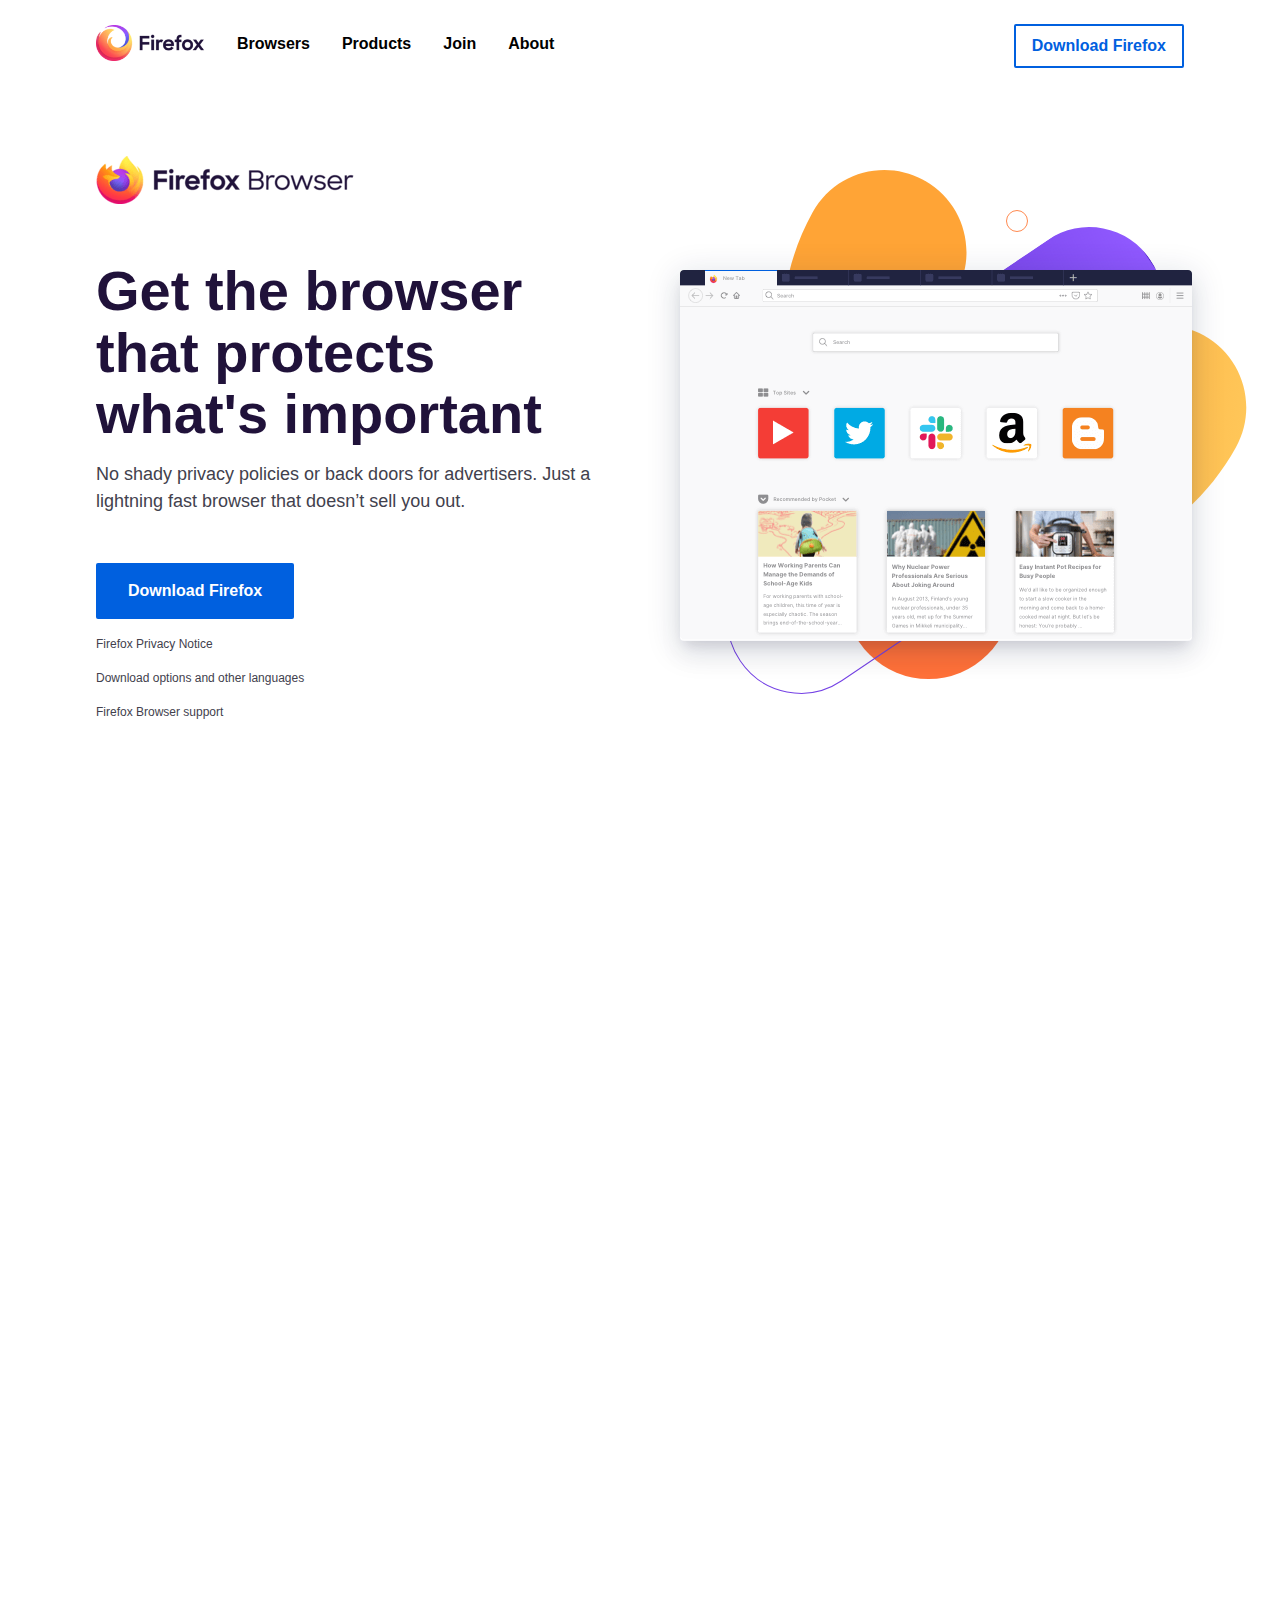
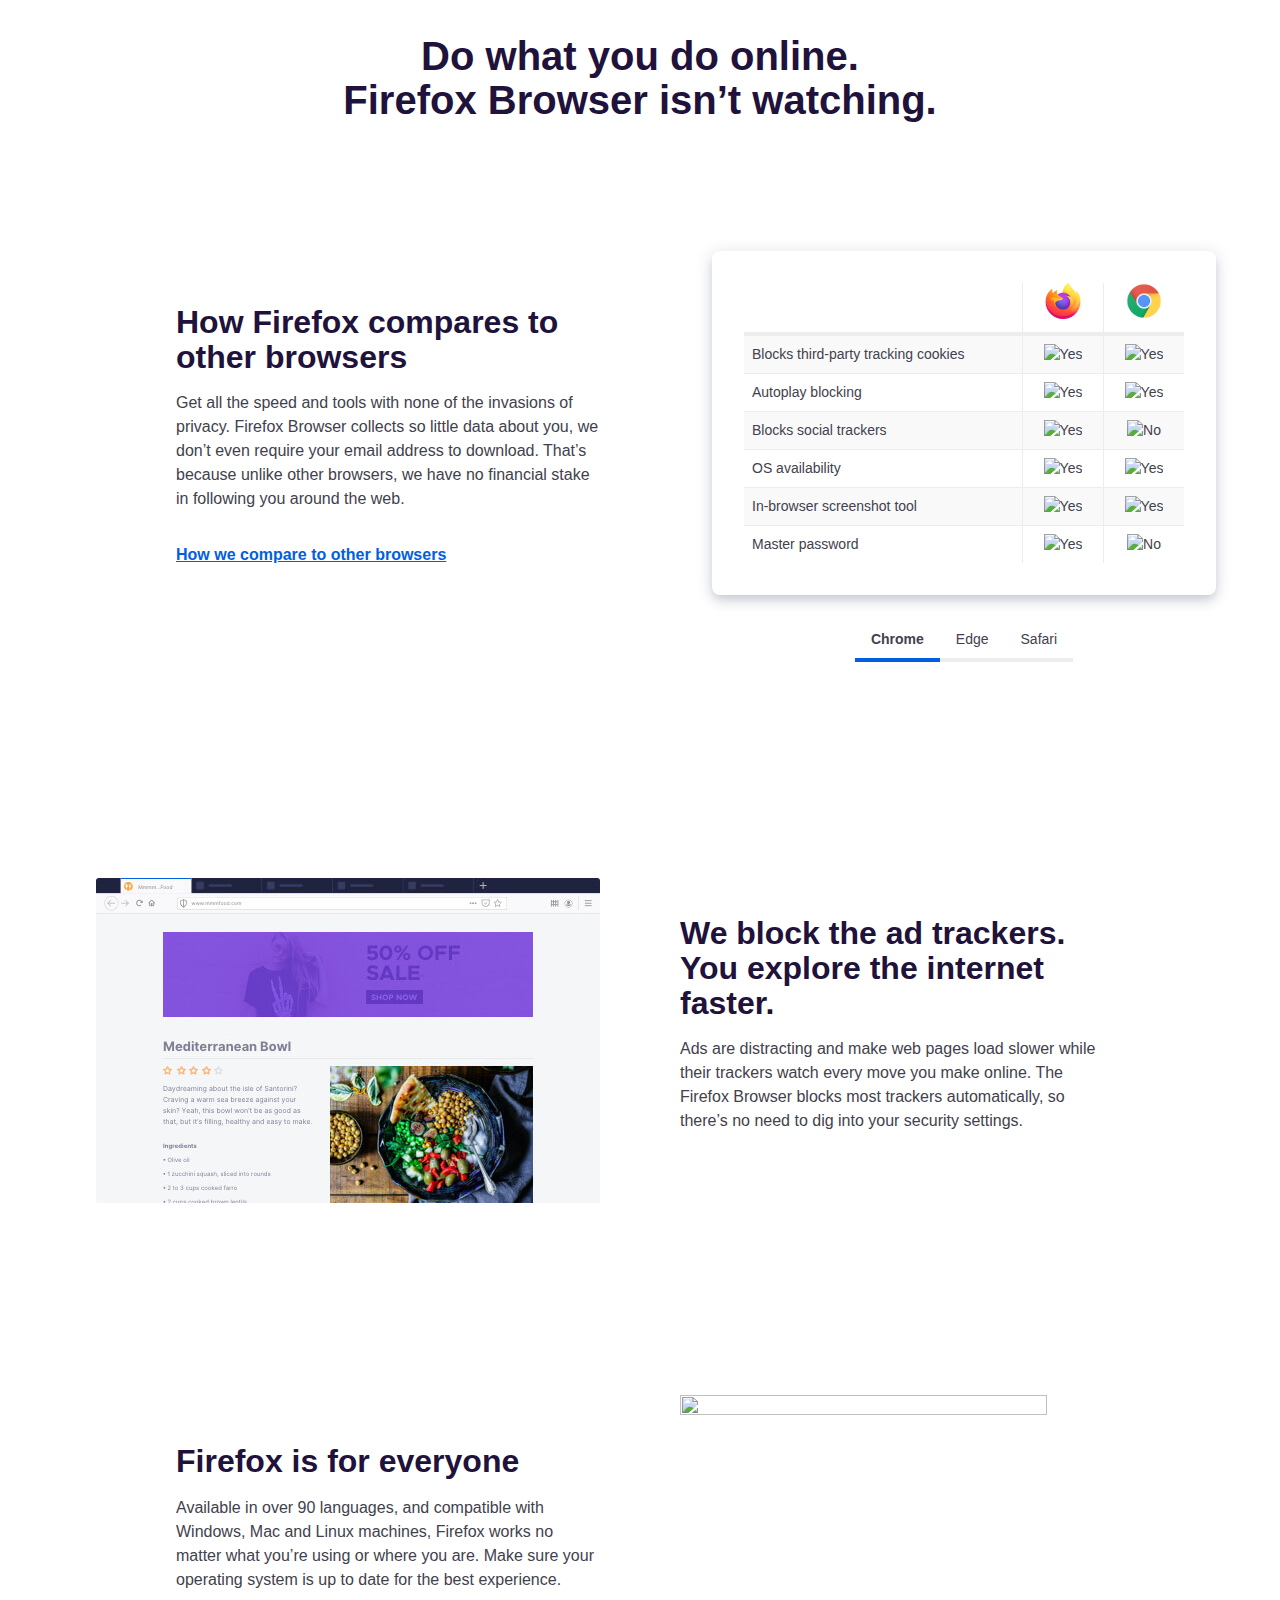
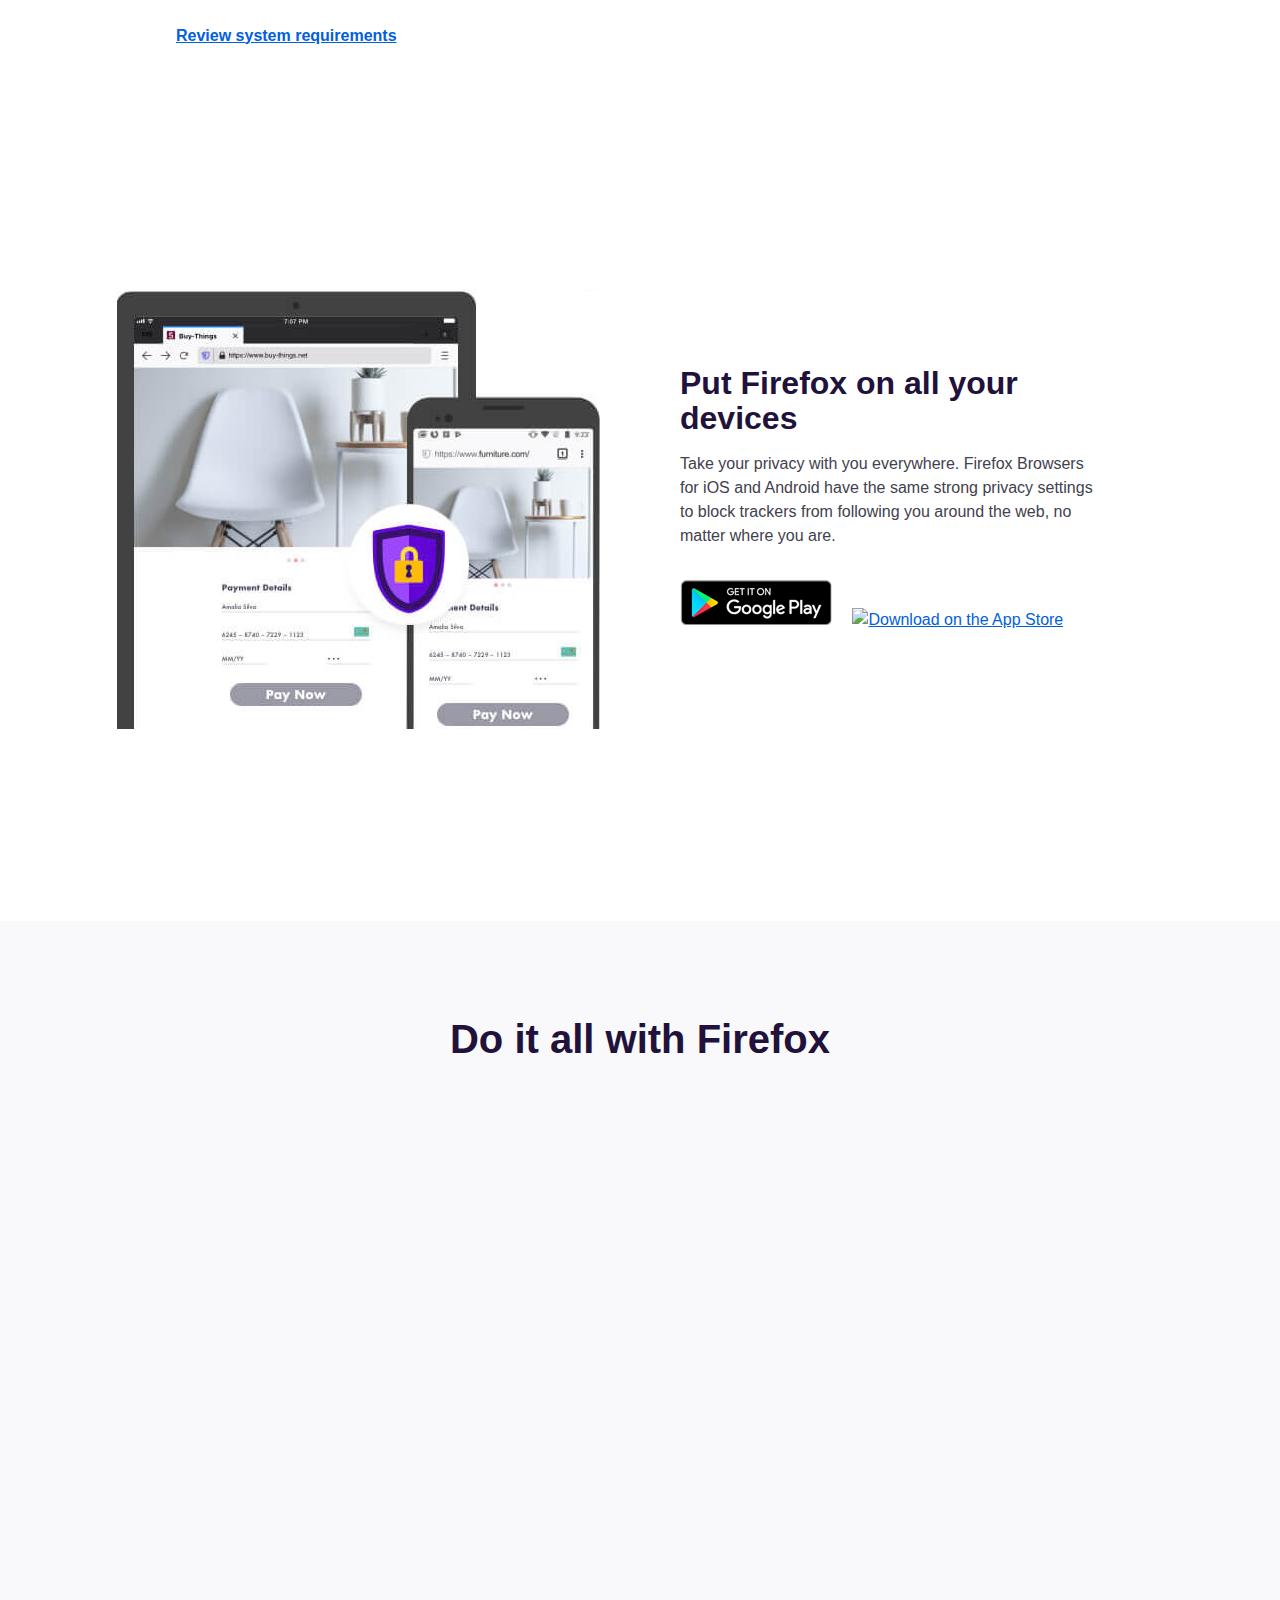
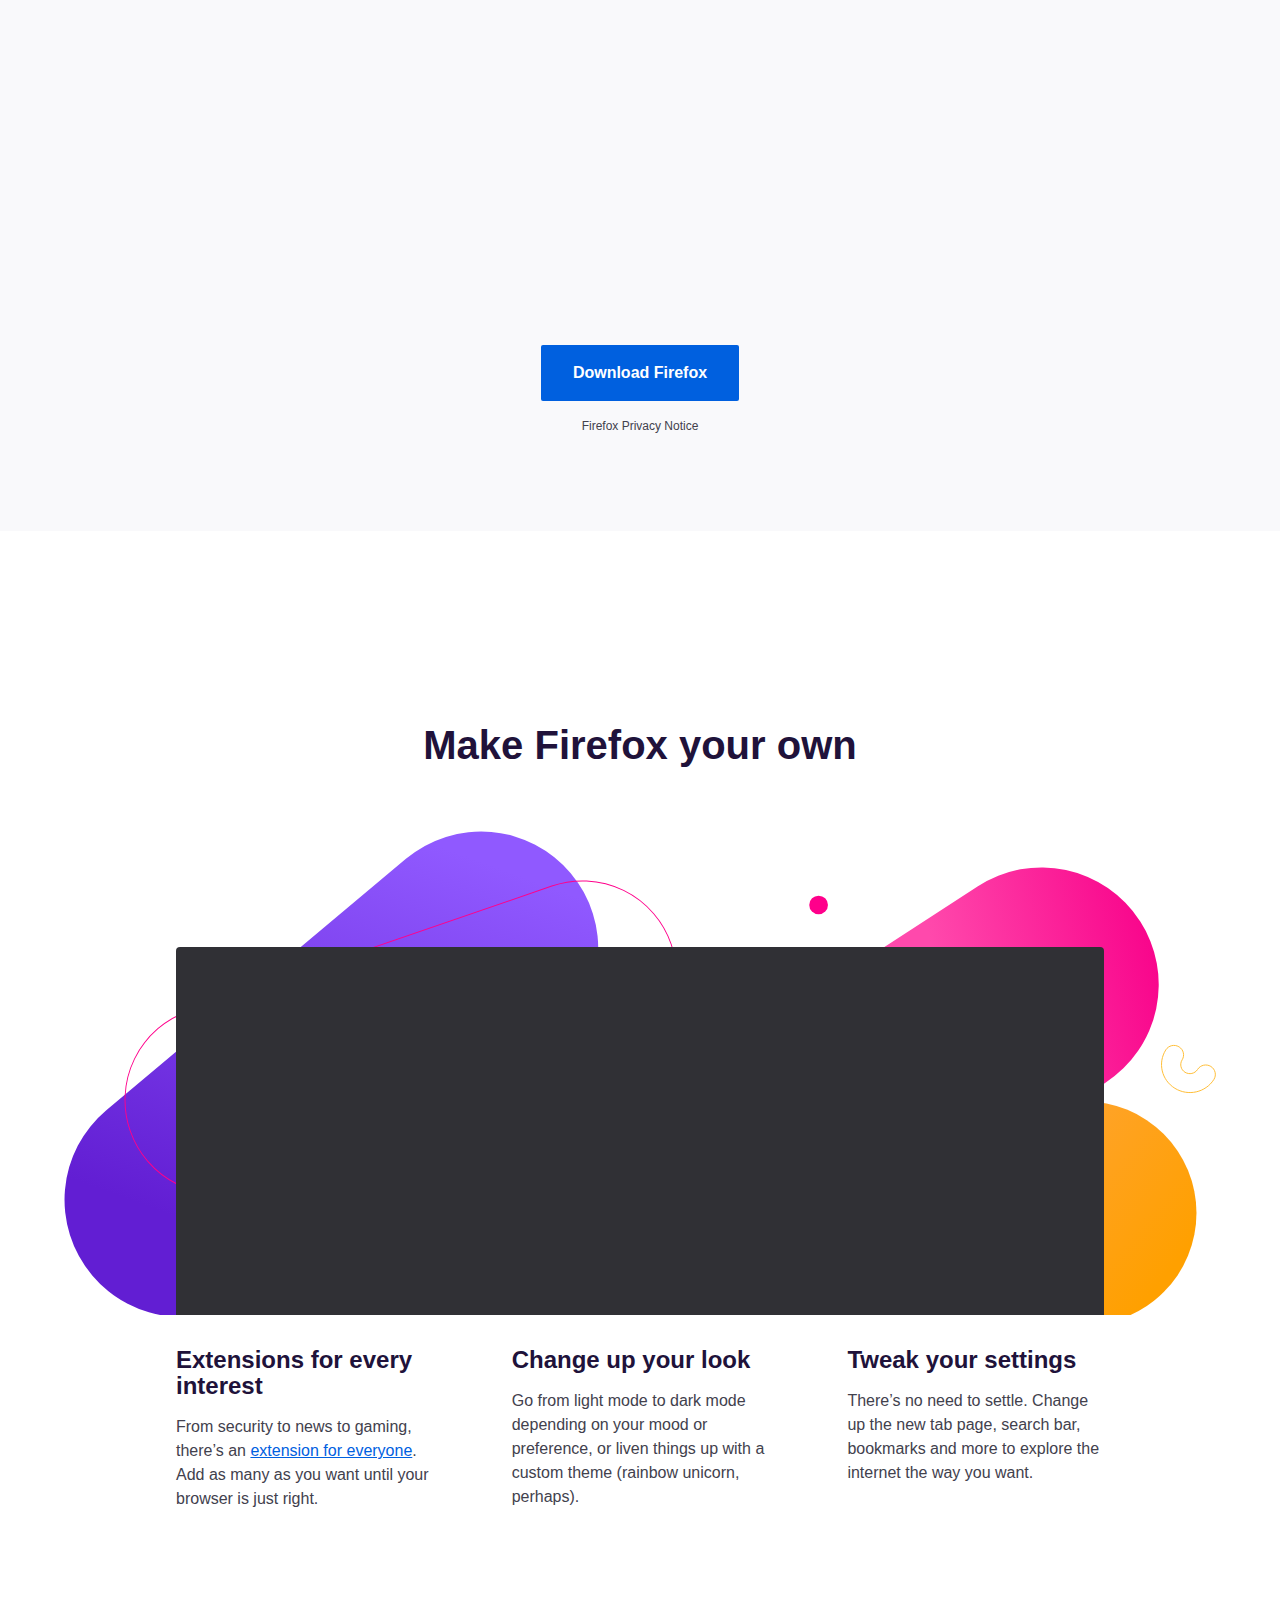
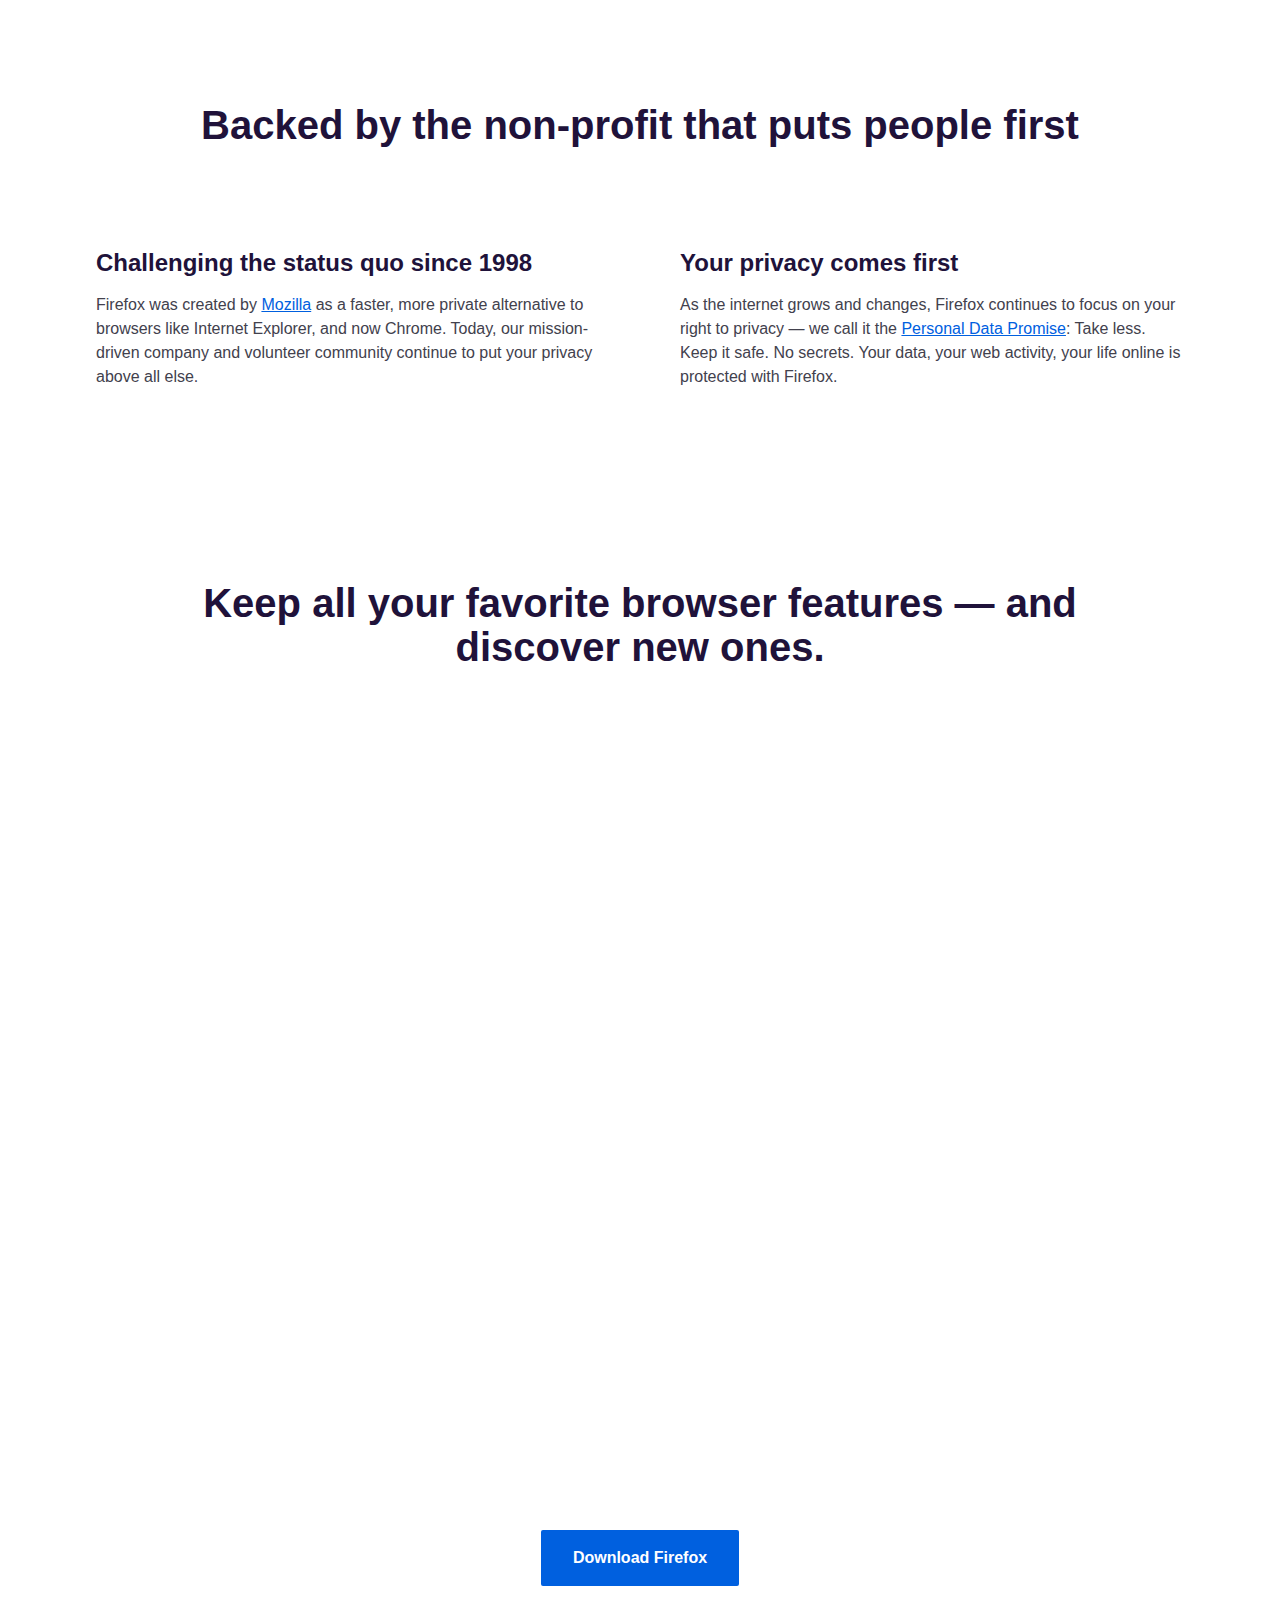
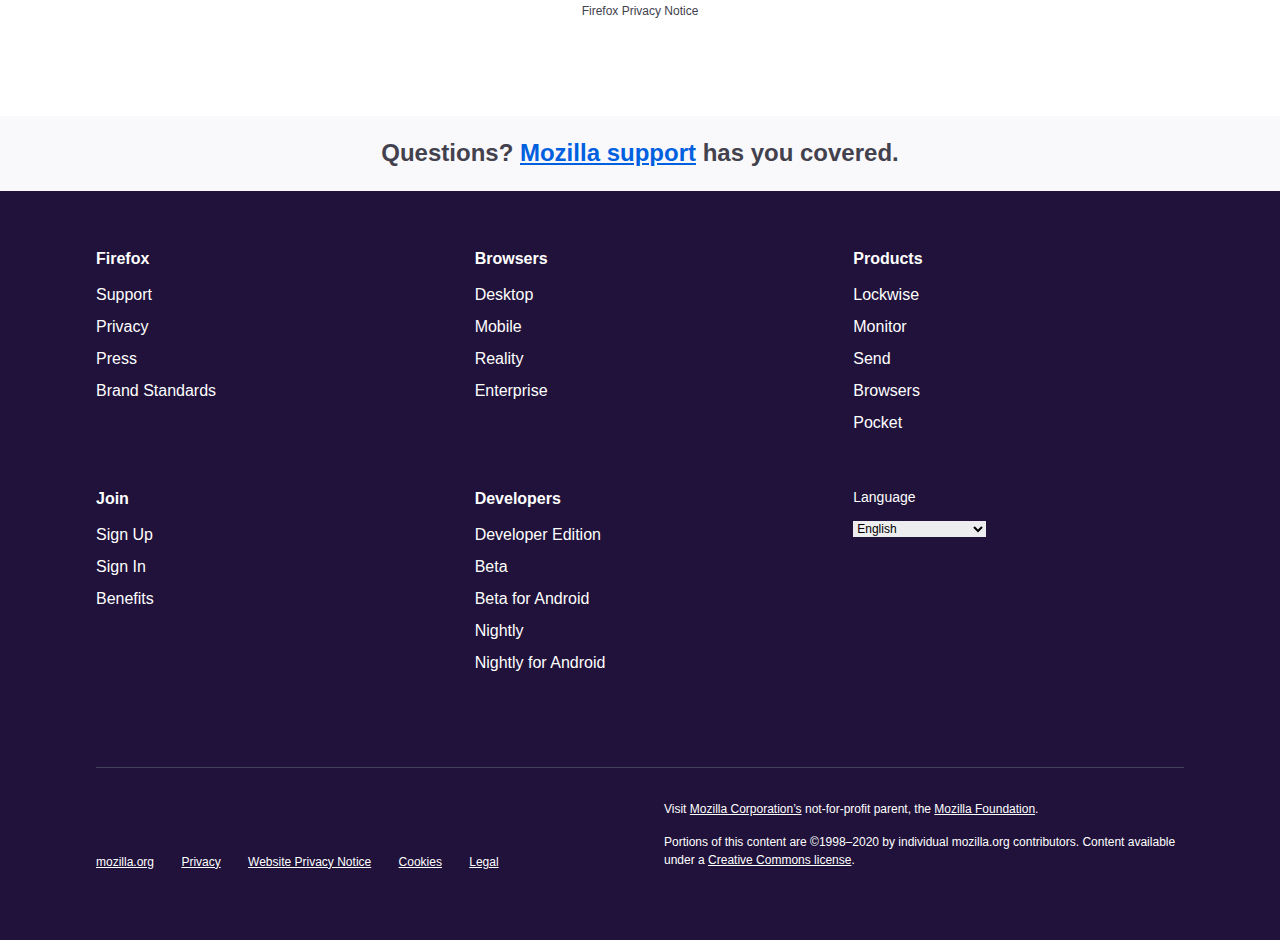
==== www.mozilla.org/en-US/exp/firefox/new/index.html @ 0c3190ac "s" ====
<!doctype html>

<html class="windows x86 no-js" lang="en" dir="ltr" data-latest-firefox="79.0" data-esr-versions="68.11.0 78.1.0" data-gtm-container-id="GTM-MW3R8V"  data-stub-attribution-rate="1.0" data-convert-project-id="10039-1003343">
  
<!-- Mirrored from www.mozilla.org/en-US/exp/firefox/new/ by HTTrack Website Copier/3.x [XR&CO'2014], Fri, 07 Aug 2020 18:25:16 GMT -->
<!-- Added by HTTrack --><meta http-equiv="content-type" content="text/html;charset=utf-8" /><!-- /Added by HTTrack -->
<head>
    <meta charset="utf-8">

    <script type="text/javascript" src="../../../../media/js/BUNDLES/site.133e404d326d.js" charset="utf-8"></script>

    <!--[if !IE]><!-->
    
  
    
    <link rel="dns-prefetch" href="https://cdn-3.convertexperiments.com/">
    <script type="text/javascript" src="../../../../media/js/BUNDLES/convert.eb14ea70d301.js" charset="utf-8"></script>
  

    <!--<![endif]-->

<!--
             _.-~-.
           7''  Q..\
        _7         (_
      _7  _/    _q.  /
    _7 . ___  /VVvv-'_                                            .
   7/ / /~- \_\\      '-._     .-'                      /       //
  ./ ( /-~-/||'=.__  '::. '-~'' {             ___   /  //     ./{
 V   V-~-~| ||   __''_   ':::.   ''~-~.___.-'' _/  // / {_   /  {  /
  VV/-~-~-|/ \ .'__'. '.    '::                     _ _ _        ''.
  / /~~~~||VVV/ /  \ )  \        _ __ ___   ___ ___(_) | | __ _   .::'
 / (~-~-~\\.-' /    \'   \::::. | '_ ` _ \ / _ \_  / | | |/ _` | :::'
/..\    /..\__/      '     '::: | | | | | | (_) / /| | | | (_| | ::'
vVVv    vVVv                 ': |_| |_| |_|\___/___|_|_|_|\__,_| ''

Hi there, nice to meet you!

Interested in having a direct impact on hundreds of millions of users? Join
Mozilla, and become part of a global community that’s helping to build a
brighter future for the Web.

Visit https://careers.mozilla.org to learn about our current job openings.
Visit https://www.mozilla.org/contribute for more ways to get involved and
help support Mozilla.
-->

    <meta name="viewport" content="width=device-width, initial-scale=1">
    

    
    <title>
    Download Firefox Browser — Fast, Private &amp; Free — from Mozilla
  </title>
    <meta name="description" content="">
    <meta property="og:type" content="website">
    <meta property="og:site_name" content="Mozilla">
    <meta property="og:locale" content="en_US">
    <meta property="og:url" content="https://www.mozilla.org/en-US/firefox/new/">
    <meta property="og:image" content="https://www.mozilla.org/media/protocol/img/logos/firefox/browser/og.4ad05d4125a5.png">
    <meta property="og:title" content="
    Download Firefox Browser — Fast, Private &amp; Free — from Mozilla
  ">
    <meta property="og:description" content="">
    <meta property="fb:page_id" content="14696440021">
    <meta name="twitter:card" content="summary">
    <meta name="twitter:site" content="@firefox">
    <meta name="twitter:domain" content="mozilla.org">
    <meta name="twitter:app:name:googleplay" content="Firefox">
    <meta name="twitter:app:id:googleplay" content="org.mozilla.firefox">
    <meta name="twitter:app:name:iphone" content="Firefox">
    <meta name="twitter:app:id:iphone" content="989804926">
    <meta name="twitter:app:name:ipad" content="Firefox">
    <meta name="twitter:app:id:ipad" content="989804926">
    <link rel="apple-touch-icon" type="image/png" sizes="180x180" href="../../../../media/img/favicons/firefox/browser/apple-touch-icon.79c2abeb4e35.png">
    <link rel="icon" type="image/png" sizes="196x196" href="../../../../media/img/favicons/firefox/browser/favicon-196x196.59e3822720be.png">
    <link rel="shortcut icon" href="https://www.mozilla.org/media/img/favicons/firefox/browser/favicon.f093404c0135.ico">
    
  
  <link rel="canonical" href="https://www.mozilla.org/en-US/firefox/new/">

    

    

    <!--[if lt IE 9]>
      
      <script src="https://www.mozilla.org/media/js/libs/html5shiv.98460818858d.js"></script>
    <![endif]-->

    <!--[if IE]>
      
      
    <![endif]-->

    <!--[if !IE]><!-->
    
    

    
    
    <!--<![endif]-->

    
  
  <link href="../../../../media/css/BUNDLES/common.9e8fa6cef6bb.css" rel="stylesheet" type="text/css" />
  <link href="../../../../media/css/BUNDLES/exp-firefox-new.8dfc2cfd279a.css" rel="stylesheet" type="text/css" />


  <!--[if IE 9]>
    <link href="https://www.mozilla.org/media/css/BUNDLES/firefox_desktop_download_ie9.54fc62624c36.css" rel="stylesheet" type="text/css" />
  <![endif]-->

  <!--[if lt IE 9]>
    <link href="https://www.mozilla.org/media/css/BUNDLES/firefox_desktop_download_ie8.e7b87be697e3.css" rel="stylesheet" type="text/css" />
  <![endif]-->



    
    
      <!--
Read more about our custom configuration and use of Google Analytics here:
https://bugzilla.mozilla.org/show_bug.cgi?id=1122305#c8
-->

<!-- Google Tag Manager -->
<!-- Customized for Mozilla.org-->
<!-- Region Container: NONE -->
<!-- Rollup Container: System Filtered -->
<!-- Site Container: NONE -->


  <script type="text/javascript" src="../../../../media/js/BUNDLES/gtm-snippet.9f9cf2026c5f.js" charset="utf-8"></script>

<!-- End Google Tag Manager -->
    
  </head>

  <body class="html-ltr mzp-t-firefox" >
    <div id="strings"
      data-global-close="Close"
      data-global-next="Next"
      data-global-previous="Previous"
      ></div>

    
  <div class="mzp-c-navigation top-header-navigation mzp-t-firefox mzp-is-sticky">
  <div class="mzp-c-navigation-l-content">
    <div class="mzp-c-navigation-container">
      <button class="mzp-c-navigation-menu-button" type="button" aria-controls="mzp-c-navigation-items">Menu</button>
      <div class="mzp-c-navigation-logo">
        <a href="https://www.mozilla.org/en-US/firefox/" data-link-name="firefox home icon" data-link-type="nav">
        
        
          Firefox
        
        </a>
      </div>

      <div class="mzp-c-navigation-items" id="mzp-c-navigation-items">
        
  <div class="mzp-c-navigation-download">
    
      








<div id="protocol-nav-download-firefox" class="download-button mzp-c-button-download-container">
  
  <div class="nojs-download">
    
  <div class="download download-dumb">
    <p role="heading" class="download-heading">
      
        Download Firefox
        — English (US)
    </p>
    <ul>
      <li><a href="https://download.mozilla.org/?product=firefox-stub&amp;os=win64&amp;lang=en-US"
               class="download-link button button-green mzp-c-button mzp-t-product"
               data-link-type="download"
               data-download-version="win64"
               data-download-os="Desktop">Windows 64-bit</a>
        </li><li><a href="https://download.mozilla.org/?product=firefox-msi-latest-ssl&amp;os=win64&amp;lang=en-US"
               class="download-link button button-green mzp-c-button mzp-t-product"
               data-link-type="download"
               data-download-version="win64-msi"
               data-download-os="Desktop">Windows 64-bit MSI</a>
        </li><li><a href="https://download.mozilla.org/?product=firefox-latest-ssl&amp;os=win64-aarch64&amp;lang=en-US"
               class="download-link button button-green mzp-c-button mzp-t-product"
               data-link-type="download"
               data-download-version="win64-aarch64"
               data-download-os="Desktop">Windows ARM64/AArch64</a>
        </li><li><a href="https://download.mozilla.org/?product=firefox-stub&amp;os=win&amp;lang=en-US"
               class="download-link button button-green mzp-c-button mzp-t-product"
               data-link-type="download"
               data-download-version="win"
               data-download-os="Desktop">Windows 32-bit</a>
        </li><li><a href="https://download.mozilla.org/?product=firefox-msi-latest-ssl&amp;os=win&amp;lang=en-US"
               class="download-link button button-green mzp-c-button mzp-t-product"
               data-link-type="download"
               data-download-version="win-msi"
               data-download-os="Desktop">Windows 32-bit MSI</a>
        </li><li><a href="https://download.mozilla.org/?product=firefox-latest-ssl&amp;os=osx&amp;lang=en-US"
               class="download-link button button-green mzp-c-button mzp-t-product"
               data-link-type="download"
               data-download-version="osx"
               data-download-os="Desktop">macOS</a>
        </li><li><a href="https://download.mozilla.org/?product=firefox-latest-ssl&amp;os=linux64&amp;lang=en-US"
               class="download-link button button-green mzp-c-button mzp-t-product"
               data-link-type="download"
               data-download-version="linux64"
               data-download-os="Desktop">Linux 64-bit</a>
        </li><li><a href="https://download.mozilla.org/?product=firefox-latest-ssl&amp;os=linux&amp;lang=en-US"
               class="download-link button button-green mzp-c-button mzp-t-product"
               data-link-type="download"
               data-download-version="linux"
               data-download-os="Desktop">Linux 32-bit</a>
        </li><li><a href="https://play.google.com/store/apps/details?id=org.mozilla.firefox&amp;referrer=utm_source%3Dmozilla%26utm_medium%3DReferral%26utm_campaign%3Dmozilla-org"
               class="download-link button button-green mzp-c-button mzp-t-product"
               data-link-type="download"
               data-download-version="android"
               data-download-os="Android"
               >Android</a>
        </li><li><a href="https://itunes.apple.com/us/app/firefox-private-safe-browser/id989804926"
               class="download-link button button-green mzp-c-button mzp-t-product"
               data-link-type="download"
               data-download-version="ios"
               data-download-os="iOS"
               >iOS</a>
        </li>
    </ul>
  </div>

  </div>
  
    
    <div class="unrecognized-download" data-nosnippet="true">
      <p>Your system may not meet the requirements for Firefox, but you can try one of these versions:</p>
      
  <div class="download download-dumb">
    <p role="heading" class="download-heading">
      
        Download Firefox
        — English (US)
    </p>
    <ul>
      <li><a href="https://download.mozilla.org/?product=firefox-stub&amp;os=win64&amp;lang=en-US"
               class="download-link button button-green mzp-c-button mzp-t-product"
               data-link-type="download"
               data-download-version="win64"
               data-download-os="Desktop">Windows 64-bit</a>
        </li><li><a href="https://download.mozilla.org/?product=firefox-msi-latest-ssl&amp;os=win64&amp;lang=en-US"
               class="download-link button button-green mzp-c-button mzp-t-product"
               data-link-type="download"
               data-download-version="win64-msi"
               data-download-os="Desktop">Windows 64-bit MSI</a>
        </li><li><a href="https://download.mozilla.org/?product=firefox-latest-ssl&amp;os=win64-aarch64&amp;lang=en-US"
               class="download-link button button-green mzp-c-button mzp-t-product"
               data-link-type="download"
               data-download-version="win64-aarch64"
               data-download-os="Desktop">Windows ARM64/AArch64</a>
        </li><li><a href="https://download.mozilla.org/?product=firefox-stub&amp;os=win&amp;lang=en-US"
               class="download-link button button-green mzp-c-button mzp-t-product"
               data-link-type="download"
               data-download-version="win"
               data-download-os="Desktop">Windows 32-bit</a>
        </li><li><a href="https://download.mozilla.org/?product=firefox-msi-latest-ssl&amp;os=win&amp;lang=en-US"
               class="download-link button button-green mzp-c-button mzp-t-product"
               data-link-type="download"
               data-download-version="win-msi"
               data-download-os="Desktop">Windows 32-bit MSI</a>
        </li><li><a href="https://download.mozilla.org/?product=firefox-latest-ssl&amp;os=osx&amp;lang=en-US"
               class="download-link button button-green mzp-c-button mzp-t-product"
               data-link-type="download"
               data-download-version="osx"
               data-download-os="Desktop">macOS</a>
        </li><li><a href="https://download.mozilla.org/?product=firefox-latest-ssl&amp;os=linux64&amp;lang=en-US"
               class="download-link button button-green mzp-c-button mzp-t-product"
               data-link-type="download"
               data-download-version="linux64"
               data-download-os="Desktop">Linux 64-bit</a>
        </li><li><a href="https://download.mozilla.org/?product=firefox-latest-ssl&amp;os=linux&amp;lang=en-US"
               class="download-link button button-green mzp-c-button mzp-t-product"
               data-link-type="download"
               data-download-version="linux"
               data-download-os="Desktop">Linux 32-bit</a>
        </li><li><a href="https://play.google.com/store/apps/details?id=org.mozilla.firefox&amp;referrer=utm_source%3Dmozilla%26utm_medium%3DReferral%26utm_campaign%3Dmozilla-org"
               class="download-link button button-green mzp-c-button mzp-t-product"
               data-link-type="download"
               data-download-version="android"
               data-download-os="Android"
               >Android</a>
        </li><li><a href="https://itunes.apple.com/us/app/firefox-private-safe-browser/id989804926"
               class="download-link button button-green mzp-c-button mzp-t-product"
               data-link-type="download"
               data-download-version="ios"
               data-download-os="iOS"
               >iOS</a>
        </li>
    </ul>
  </div>

    </div>
    <div class="unsupported-download" data-nosnippet="true">
      <p>Your system doesn't meet the <a href="https://www.mozilla.org/en-US/firefox/system-requirements/">requirements</a> to run Firefox.</p>
    </div>
    <div class="unsupported-download-osx" data-nosnippet="true">
      <p>Your system doesn't meet the <a href="https://support.mozilla.org/kb/firefox-osx">requirements</a> to run Firefox.</p>
    </div>
    <div class="linux-arm-download" data-nosnippet="true">
      <p>Please follow <a href="https://support.mozilla.org/kb/install-firefox-linux">these instructions</a> to install Firefox.</p>
    </div>
  
  <ul class="download-list">
    
      <li class="os_win64">
        <a class="download-link button mzp-t-secondary mzp-t-small mzp-c-button mzp-t-product"
           href="https://www.mozilla.org/firefox/download/thanks/"
           data-direct-link="https://download.mozilla.org/?product=firefox-stub&amp;os=win64&amp;lang=en-US"
           data-link-type="download"
           data-display-name="Windows 64-bit"
           data-download-version="win64"
           data-download-os="Desktop"
           data-download-location="nav">
          <strong class="download-title">
            
              Download Firefox
            
          </strong>
        </a>
      </li>
    
      <li class="os_win64-msi">
        <a class="download-link button mzp-t-secondary mzp-t-small mzp-c-button mzp-t-product"
           href="https://www.mozilla.org/firefox/download/thanks/"
           data-direct-link="https://download.mozilla.org/?product=firefox-msi-latest-ssl&amp;os=win64&amp;lang=en-US"
           data-link-type="download"
           data-display-name="Windows 64-bit MSI"
           data-download-version="win64-msi"
           data-download-os="Desktop"
           data-download-location="nav">
          <strong class="download-title">
            
              Download Firefox
            
          </strong>
        </a>
      </li>
    
      <li class="os_win64-aarch64">
        <a class="download-link button mzp-t-secondary mzp-t-small mzp-c-button mzp-t-product"
           href="https://www.mozilla.org/firefox/download/thanks/"
           data-direct-link="https://download.mozilla.org/?product=firefox-latest-ssl&amp;os=win64-aarch64&amp;lang=en-US"
           data-link-type="download"
           data-display-name="Windows ARM64/AArch64"
           data-download-version="win64-aarch64"
           data-download-os="Desktop"
           data-download-location="nav">
          <strong class="download-title">
            
              Download Firefox
            
          </strong>
        </a>
      </li>
    
      <li class="os_win">
        <a class="download-link button mzp-t-secondary mzp-t-small mzp-c-button mzp-t-product"
           href="https://www.mozilla.org/firefox/download/thanks/"
           data-direct-link="https://download.mozilla.org/?product=firefox-stub&amp;os=win&amp;lang=en-US"
           data-link-type="download"
           data-display-name="Windows 32-bit"
           data-download-version="win"
           data-download-os="Desktop"
           data-download-location="nav">
          <strong class="download-title">
            
              Download Firefox
            
          </strong>
        </a>
      </li>
    
      <li class="os_win-msi">
        <a class="download-link button mzp-t-secondary mzp-t-small mzp-c-button mzp-t-product"
           href="https://www.mozilla.org/firefox/download/thanks/"
           data-direct-link="https://download.mozilla.org/?product=firefox-msi-latest-ssl&amp;os=win&amp;lang=en-US"
           data-link-type="download"
           data-display-name="Windows 32-bit MSI"
           data-download-version="win-msi"
           data-download-os="Desktop"
           data-download-location="nav">
          <strong class="download-title">
            
              Download Firefox
            
          </strong>
        </a>
      </li>
    
      <li class="os_osx">
        <a class="download-link button mzp-t-secondary mzp-t-small mzp-c-button mzp-t-product"
           href="https://www.mozilla.org/firefox/download/thanks/"
           data-direct-link="https://download.mozilla.org/?product=firefox-latest-ssl&amp;os=osx&amp;lang=en-US"
           data-link-type="download"
           data-display-name="macOS"
           data-download-version="osx"
           data-download-os="Desktop"
           data-download-location="nav">
          <strong class="download-title">
            
              Download Firefox
            
          </strong>
        </a>
      </li>
    
      <li class="os_linux64">
        <a class="download-link button mzp-t-secondary mzp-t-small mzp-c-button mzp-t-product"
           href="https://www.mozilla.org/firefox/download/thanks/"
           data-direct-link="https://download.mozilla.org/?product=firefox-latest-ssl&amp;os=linux64&amp;lang=en-US"
           data-link-type="download"
           data-display-name="Linux 64-bit"
           data-download-version="linux64"
           data-download-os="Desktop"
           data-download-location="nav">
          <strong class="download-title">
            
              Download Firefox
            
          </strong>
        </a>
      </li>
    
      <li class="os_linux">
        <a class="download-link button mzp-t-secondary mzp-t-small mzp-c-button mzp-t-product"
           href="https://www.mozilla.org/firefox/download/thanks/"
           data-direct-link="https://download.mozilla.org/?product=firefox-latest-ssl&amp;os=linux&amp;lang=en-US"
           data-link-type="download"
           data-display-name="Linux 32-bit"
           data-download-version="linux"
           data-download-os="Desktop"
           data-download-location="nav">
          <strong class="download-title">
            
              Download Firefox
            
          </strong>
        </a>
      </li>
    
      <li class="os_android">
        <a class="download-link button mzp-t-secondary mzp-t-small mzp-c-button mzp-t-product"
           href="https://play.google.com/store/apps/details?id=org.mozilla.firefox&amp;referrer=utm_source%3Dmozilla%26utm_medium%3DReferral%26utm_campaign%3Dmozilla-org"
           data-link-type="download"
           data-display-name="Android"
           data-download-version="android"
           data-download-os="Android"
           
           data-download-location="nav">
          <strong class="download-title">
            
              Download Firefox
            
          </strong>
        </a>
      </li>
    
      <li class="os_ios">
        <a class="download-link button mzp-t-secondary mzp-t-small mzp-c-button mzp-t-product"
           href="https://itunes.apple.com/us/app/firefox-private-safe-browser/id989804926"
           data-link-type="download"
           data-display-name="iOS"
           data-download-version="ios"
           data-download-os="iOS"
           
           data-download-location="nav">
          <strong class="download-title">
            
              Download Firefox
            
          </strong>
        </a>
      </li>
    
  </ul>
  <small class="fx-privacy-link mzp-c-button-download-privacy-link">
    <a href="https://www.mozilla.org/en-US/privacy/firefox/">
      Firefox Privacy Notice
    </a>
  </small>
</div>
    
    
    <div class="c-navigation-fxa-cta-container">
      <a href="https://accounts.firefox.com/signup?entrypoint=mozilla.org-globalnav&amp;form_type=button&amp;utm_source=mozilla.org-globalnav&amp;utm_medium=referral&amp;utm_campaign=navigation&amp;utm_content=get-firefox-account" data-action="https://accounts.firefox.com/" class="js-fxa-cta-link mzp-c-button mzp-t-product mzp-t-secondary mzp-t-small c-navigation-fxa-cta" data-cta-text="Get a Firefox Account" data-cta-type="fxa-sync" data-cta-position="navigation" data-alt-href="/en-US/firefox/accounts/" data-mozillaonline-link="https://accounts.firefox.com.cn/signup?entrypoint=mozilla.org-globalnav&form_type=button&utm_source=mozilla.org-globalnav&utm_medium=referral&utm_campaign=navigation&utm_content=get-firefox-account" data-mozillaonline-action="https://accounts.firefox.com.cn/">Get a Firefox Account</a>
      <p class="c-navigation-fxa-cta-small-link"><a data-link-type="nav" data-link-name="Check out the Benefits" href="https://www.mozilla.org/en-US/firefox/accounts/">Check out the Benefits</a></p>
    </div>
    
  </div>

        <div class="mzp-c-navigation-menu">
          <nav class="mzp-c-menu mzp-is-basic">
            <ul class="mzp-c-menu-category-list">
              

<li class="mzp-c-menu-category mzp-has-drop-down mzp-js-expandable">
  <a class="mzp-c-menu-title" href="https://www.mozilla.org/en-US/firefox/browsers/" aria-haspopup="true" aria-controls="mzp-c-menu-panel-browsers">Browsers</a>
  <div class="mzp-c-menu-panel mzp-has-card" id="mzp-c-menu-panel-browsers">
    <div class="mzp-c-menu-panel-container">
      <button class="mzp-c-menu-button-close" type="button" aria-controls="mzp-c-menu-panel-browsers">Close Browsers menu</button>
      <div class="mzp-c-menu-panel-content">
        <ul>
          <li>
            <section class="mzp-c-menu-item mzp-has-icon">
              <a class="mzp-c-menu-item-link" href="https://www.mozilla.org/en-US/firefox/new/" data-link-name="Firefox Desktop" data-link-type="nav" data-link-position="topnav" data-link-group="browsers">
                <!--[if gt IE 8]><!--><svg class="mzp-c-menu-item-icon" xmlns="http://www.w3.org/2000/svg" width="24" height="20" viewBox="0 0 24 20"><g fill="none" fill-rule="evenodd" stroke="#000" stroke-linecap="round" transform="translate(1.77 1)"><rect width="18" height="12" x="1.225" stroke-linejoin="round" stroke-width="2" rx="2"/><path stroke-linejoin="round" stroke-width="2" d="M2.66666667,12 L17.7836298,12 C18.6444906,12 19.4087683,12.5508602 19.6809964,13.3675445 L20.347663,15.3675445 C20.6969586,16.4154311 20.1306386,17.5480711 19.082752,17.8973666 C18.878819,17.9653442 18.6652606,18 18.4502965,18 L2,18 C0.8954305,18 -3.80449182e-13,17.1045695 -3.80584453e-13,16 C-3.80610778e-13,15.7850358 0.034655758,15.5714774 0.102633404,15.3675445 L0.769300071,13.3675445 C1.04152816,12.5508602 1.80580585,12 2.66666667,12 Z"/><path stroke-width="2" d="M6.22514823,15 L14.2251482,15"/></g></svg><!--<![endif]-->
                <h4 class="mzp-c-menu-item-title">Firefox Browser for Desktop</h4>
                <p class="mzp-c-menu-item-desc">Get the browser that respects your privacy automatically. On Windows, macOS or Linux.</p>
              </a>
              <ul class="mzp-c-menu-item-list">
                <li><a href="https://www.mozilla.org/en-US/firefox/new/" data-link-name="Download" data-link-type="nav" data-link-position="subnav" data-link-group="browsers">Download</a></li>
                <li><a href="https://www.mozilla.org/en-US/firefox/features/" data-link-name="Desktop Features" data-link-type="nav" data-link-position="subnav" data-link-group="browsers">Features</a></li>
                <li><a href="https://www.mozilla.org/en-US/firefox/notes/" data-link-name="Desktop Release Notes" data-link-type="nav" data-link-position="subnav" data-link-group="browsers">Release Notes</a></li>
                <li><a href="https://addons.mozilla.org/firefox/?utm_source=www.mozilla.org&amp;utm_medium=referral&amp;utm_campaign=nav&amp;utm_content=firefox" rel="external noopener" data-link-name="Extensions" data-link-type="nav" data-link-position="subnav" data-link-group="browsers">Extensions</a></li>
                <li><a href="https://support.mozilla.org/products/firefox/?utm_source=www.mozilla.org&amp;utm_medium=referral&amp;utm_campaign=nav&amp;utm_content=firefox" rel="external noopener" data-link-name="Support" data-link-type="nav" data-link-position="subnav" data-link-group="browsers">Support</a></li>
                <li><a href="https://www.mozilla.org/en-US/privacy/firefox/" data-link-name="Desktop Privacy" data-link-type="nav" data-link-position="subnav" data-link-group="browsers">Privacy</a></li>
              </ul>
            </section>
          </li>
          <li>
            <section class="mzp-c-menu-item mzp-has-icon">
              <a class="mzp-c-menu-item-link" href="https://www.mozilla.org/en-US/firefox/mobile/" data-link-name="Firefox Mobile" data-link-type="nav" data-link-position="topnav" data-link-group="browsers">
                <!--[if gt IE 8]><!--><svg class="mzp-c-menu-item-icon" xmlns="http://www.w3.org/2000/svg" width="17" height="24" viewBox="0 0 17 24"><g fill="none" fill-rule="evenodd" stroke="#000" transform="translate(1.5 1)"><rect width="14" height="22" stroke-width="2" rx="2"/><path stroke-width="2" d="M0 4L14 4M0 18L14 18"/></g></svg><!--<![endif]-->
                <h4 class="mzp-c-menu-item-title">Firefox Browser for Mobile</h4>
                <p class="mzp-c-menu-item-desc">Take speed, privacy and peace of mind with you. On Android and iOS.</p>
              </a>
              <ul class="mzp-c-menu-item-list">
                <li><a href="https://itunes.apple.com/us/app/firefox-private-safe-browser/id989804926" rel="external noopener" data-link-name="Download for iOS" data-link-type="nav" data-link-position="subnav" data-link-group="browsers">Download for iOS</a></li>
                <li><a href="https://play.google.com/store/apps/details?id=org.mozilla.firefox&amp;referrer=utm_source%3Dmozilla%26utm_medium%3DReferral%26utm_campaign%3Dmozilla-org" rel="external noopener" data-link-name="Download for Android" data-link-type="nav" data-link-position="subnav" data-link-group="browsers">Download for Android</a></li>
                <li><a href="https://support.mozilla.org/products/ios/?utm_source=www.mozilla.org&amp;utm_medium=referral&amp;utm_campaign=nav&amp;utm_content=firefox" rel="external noopener" data-link-name="iOS Support" data-link-type="nav" data-link-position="subnav" data-link-group="browsers">iOS Support</a></li>
                <li><a href="https://support.mozilla.org/products/mobile/?utm_source=www.mozilla.org&amp;utm_medium=referral&amp;utm_campaign=nav&amp;utm_content=firefox" rel="external noopener" data-link-name="Android Support" data-link-type="nav" data-link-position="subnav" data-link-group="browsers">Android Support</a></li>
                <li><a href="https://www.mozilla.org/en-US/privacy/firefox/" data-link-name="Mobile Privacy" data-link-type="nav" data-link-position="subnav" data-link-group="browsers">Privacy</a></li>
              </ul>
            </section>
          </li>
        </ul>
        <ul>
          <li>
            <section class="mzp-c-menu-item mzp-has-icon">
              <a class="mzp-c-menu-item-link" href="https://www.mozilla.org/en-US/firefox/enterprise/" data-link-name="Firefox for Enterprise" data-link-type="nav" data-link-position="topnav" data-link-group="browsers">
                <!--[if gt IE 8]><!--><svg class="mzp-c-menu-item-icon" width="24" height="24" xmlns="http://www.w3.org/2000/svg"><path d="M20.289 15.5a1 1 0 0 1 1.842.78A11 11 0 1 1 7.6 1.912a1 1 0 0 1 .8 1.834A9 9 0 1 0 20.289 15.5zM23 12a1 1 0 0 1-1 1H12a1 1 0 0 1-1-1V2a1 1 0 0 1 1-1 11 11 0 0 1 11 11zm-4.636-6.364A9 9 0 0 0 13 3.056V11h7.944a9 9 0 0 0-2.58-5.364z" fill="#000" fill-rule="nonzero"/></svg><!--<![endif]-->
                <h4 class="mzp-c-menu-item-title">Firefox Browser for Enterprise</h4>
                <p class="mzp-c-menu-item-desc">Get unmatched data protection on the release cadence that suits your organization.</p>
              </a>
            </section>
          </li>
          <li>
            <section class="mzp-c-menu-item mzp-has-icon">
              <a class="mzp-c-menu-item-link" href="https://mixedreality.mozilla.org/?utm_source=www.mozilla.org&amp;utm_medium=referral&amp;utm_campaign=nav&amp;utm_content=firefox" rel="external noopener" data-link-name="Firefox Reality" data-link-type="nav" data-link-position="topnav" data-link-group="browsers">
                <!--[if gt IE 8]><!--><svg class="mzp-c-menu-item-icon" xmlns="http://www.w3.org/2000/svg" width="24" height="20" viewBox="0 0 24 20"><g fill="none" fill-rule="evenodd" stroke="#000" stroke-linecap="round" transform="translate(1 1)"><path stroke-linejoin="round" stroke-width="2" d="M8,18 C4,18 0,16 0,14 L0,4 C0,5.62640489 4,8 8,8 L8,18 Z"/><path stroke-linejoin="round" stroke-width="2" d="M22,18 C18,18 14,16 14,14 L14,4 C14,5.62640489 18,8 22,8 L22,18 Z" transform="matrix(-1 0 0 1 36 0)"/><path stroke-width="2" d="M0,4 C0,2 5,0 11,0 C17,0 22,2 22,4 L22,14 C22,12 17,11 11,11 C5,11 0,12 0,14 L0,4 Z"/></g></svg><!--<![endif]-->
                <h4 class="mzp-c-menu-item-title">Firefox Reality</h4>
                <p class="mzp-c-menu-item-desc">Strap on your goggles and step into the immersive web with Firefox Browser for VR.</p>
              </a>
              <ul class="mzp-c-menu-item-list">
                <li><a href="https://support.mozilla.org/products/firefox-reality/get-started?utm_source=www.mozilla.org&amp;utm_medium=referral&amp;utm_campaign=nav&amp;utm_content=firefox" rel="external noopener" data-link-name="Reality Support" data-link-type="nav" data-link-position="subnav" data-link-group="browsers">Support</a></li>
                <li><a href="https://www.mozilla.org/en-US/privacy/firefox-reality/" data-link-name="Reality Privacy" data-link-type="nav" data-link-position="subnav" data-link-group="browsers">Privacy</a></li>
              </ul>
            </section>
          </li>
          <li>
            <section class="mzp-c-menu-item mzp-has-icon">
              <a class="mzp-c-menu-item-link" href="https://www.amazon.com/Mozilla-Firefox-for-Fire-TV/dp/B078B5YMPD" data-link-name="Firefox for Fire TV" data-link-type="nav" data-link-position="topnav" data-link-group="firefox">
                <!--[if gt IE 8]><!--><svg class="mzp-c-menu-item-icon" width="24" height="24" xmlns="http://www.w3.org/2000/svg"><path d="M3 3h18a3 3 0 0 1 3 3v12a3 3 0 0 1-3 3H3a3 3 0 0 1-3-3V6a3 3 0 0 1 3-3zm0 2a1 1 0 0 0-1 1v12a1 1 0 0 0 1 1h18a1 1 0 0 0 1-1V6a1 1 0 0 0-1-1H3zm13.496 6.132a1 1 0 0 1 0 1.736l-7 4A1 1 0 0 1 8 16V8a1 1 0 0 1 1.496-.868l7 4zM10 9.723v4.554L13.984 12 10 9.723z" fill="#000" fill-rule="nonzero"/></svg><!--<![endif]-->
                <h4 class="mzp-c-menu-item-title">Firefox for Fire TV</h4>
                <p class="mzp-c-menu-item-desc">Watch videos and browse the internet on your Amazon Fire TV.</p>
              </a>
            </section>
          </li>
        </ul>
      </div>
      <div class="mzp-c-menu-panel-card">
        <section class="mzp-c-card mzp-c-card-extra-small mzp-has-aspect-3-2">
          <a class="mzp-c-card-block-link" href="https://www.mozilla.org/en-US/firefox/browsers/" data-link-name="All Browsers" data-link-type="nav" data-link-position="card" data-link-group="browsers">
            <div class="mzp-c-card-media-wrapper">
              <img class="mzp-c-card-image" src="../../../../media/img/placeholder.71a50dbba44c.png" data-src="https://www.mozilla.org/media/img/nav/cards/browsers.31d180e9831d.jpg" data-srcset="https://www.mozilla.org/media/img/nav/cards/browsers-high-res.5fa756c8aacf.jpg" alt="">
              <noscript>
                <img class="mzp-c-card-image" src="../../../../media/img/nav/cards/browsers.31d180e9831d.jpg" alt="">
              </noscript>
            </div>
            <div class="mzp-c-card-content">
            <h2 class="mzp-c-card-title">Made with respect</h2>
            <p class="mzp-c-card-desc">Firefox browsers put your privacy first — and always have.</p>
            </div>
          </a>
        </section>
      </div>
    </div><!-- close .mzp-c-menu-panel-container -->
  </div><!-- close .mzp-c-menu-panel -->
</li><!-- close browsers -->
              

<li class="mzp-c-menu-category mzp-has-drop-down mzp-js-expandable">
  <a class="mzp-c-menu-title" href="https://www.mozilla.org/en-US/firefox/products/" aria-haspopup="true" aria-controls="mzp-c-menu-panel-products">Products</a>
  <div class="mzp-c-menu-panel mzp-has-card" id="mzp-c-menu-panel-products">
    <div class="mzp-c-menu-panel-container">
      <button class="mzp-c-menu-button-close" type="button" aria-controls="mzp-c-menu-panel-products">Close Products menu</button>
      <div class="mzp-c-menu-panel-content">
        <ul>
          <li>
            <section class="mzp-c-menu-item mzp-has-icon">
              <a class="mzp-c-menu-item-link" href="https://www.mozilla.org/en-US/firefox/lockwise/" data-link-name="Lockwise" data-link-type="nav" data-link-position="topnav" data-link-group="products">
                <img class="mzp-c-menu-item-icon" src="../../../../media/protocol/img/logos/firefox/lockwise/logo-xs.a84325eb4951.png" class="mzp-c-menu-item-icon" alt="" width="24" height="24" loading="lazy">
                <h4 class="mzp-c-menu-item-title">Firefox Lockwise</h4>
                <p class="mzp-c-menu-item-desc">Take the passwords you’ve saved in Firefox with you everywhere.</p>
              </a>
              <ul class="mzp-c-menu-item-list">
                <li><a href="https://app.adjust.com/6tteyjo?redirect=https%3A%2F%2Fitunes.apple.com%2Fus%2Fapp%2Fid1314000270%3Fmt%3D8&amp;campaign=www.mozilla.org&amp;adgroup=nav-firefox" rel="external noopener" data-link-name="Lockwise iOS" data-link-type="nav" data-link-position="subnav" data-link-group="products">Download for iOS</a></li>
                <li><a href="https://app.adjust.com/6tteyjo?redirect=https%3A%2F%2Fplay.google.com%2Fstore%2Fapps%2Fdetails%3Fid%3Dmozilla.lockbox&amp;campaign=www.mozilla.org&amp;adgroup=nav-firefox" rel="external noopener" data-link-name="Lockwise Android" data-link-type="nav" data-link-position="subnav" data-link-group="products">Download for Android</a></li>
                <li><a href="https://support.mozilla.org/products/firefox-lockwise?utm_source=www.mozilla.org&amp;utm_medium=referral&amp;utm_campaign=nav&amp;utm_content=firefox" rel="external noopener" data-link-name="Lockwise Support" data-link-type="nav" data-link-position="subnav" data-link-group="products">Support</a></li>
              </ul>
            </section>
          </li>
          <li>
            <section class="mzp-c-menu-item mzp-has-icon">
              <a class="mzp-c-menu-item-link" href="https://monitor.firefox.com/?utm_source=www.mozilla.org&amp;utm_medium=referral&amp;utm_campaign=nav&amp;utm_content=firefox" data-link-name="Monitor" data-link-type="nav" data-link-position="topnav" data-link-group="products">
                <img class="mzp-c-menu-item-icon" src="../../../../media/protocol/img/logos/firefox/monitor/logo-xs.fc207874f091.png" class="mzp-c-menu-item-icon" alt="" width="24" height="24" loading="lazy">
                <h4 class="mzp-c-menu-item-title">Firefox Monitor</h4>
                <p class="mzp-c-menu-item-desc">See if your personal info has been leaked online, and sign up for future breach alerts.</p>
              </a>
              <ul class="mzp-c-menu-item-list">
                <li><a href="https://monitor.firefox.com/?utm_source=www.mozilla.org&amp;utm_medium=referral&amp;utm_campaign=nav&amp;utm_content=firefox" rel="external noopener" data-link-name="Check for Breaches" data-link-type="nav" data-link-position="subnav" data-link-group="products">Check for Breaches</a></li>
                <li><a href="https://monitor.firefox.com/breaches/?utm_source=www.mozilla.org&amp;utm_medium=referral&amp;utm_campaign=nav&amp;utm_content=firefox" rel="external noopener" data-link-name="See Breaches" data-link-type="nav" data-link-position="subnav" data-link-group="products">See Breaches</a></li>
                <li><a href="https://monitor.firefox.com/security-tips?utm_source=www.mozilla.org&amp;utm_medium=referral&amp;utm_campaign=nav&amp;utm_content=firefox" rel="external noopener" data-link-name="Security Tips" data-link-type="nav" data-link-position="subnav" data-link-group="products">Security Tips</a></li>
              </ul>
            </section>
          </li>
        </ul>
        <ul>
          <li>
            <section class="mzp-c-menu-item mzp-has-icon">
              <a class="mzp-c-menu-item-link" href="https://send.firefox.com/?utm_source=www.mozilla.org&amp;utm_medium=referral&amp;utm_campaign=nav&amp;utm_content=firefox" data-link-name="Send" data-link-type="nav" data-link-position="topnav" data-link-group="products">
                <img class="mzp-c-menu-item-icon" src="../../../../media/protocol/img/logos/firefox/send/logo-xs.93de52772ed5.png" class="mzp-c-menu-item-icon" alt="" width="24" height="24" loading="lazy">
                <h4 class="mzp-c-menu-item-title">Firefox Send</h4>
                <p class="mzp-c-menu-item-desc">Share large files safely, with links that ‘self-destruct’.</p>
              </a>
            </section>
          </li>
          <li>
            <section class="mzp-c-menu-item mzp-has-icon">
              <a class="mzp-c-menu-item-link" href="https://getpocket.com/?utm_source=www.mozilla.org&amp;utm_medium=referral&amp;utm_campaign=nav&amp;utm_content=firefox" data-link-name="Pocket" data-link-type="nav" data-link-position="topnav" data-link-group="products">
                <!--[if gt IE 8]><!--><svg class="mzp-c-menu-item-icon" width="24" height="22" xmlns="http://www.w3.org/2000/svg"><path d="M12 21.5c-6.627 0-12-5.373-12-12v-6a3 3 0 0 1 3-3h18a3 3 0 0 1 3 3v6c0 6.627-5.373 12-12 12zm5.977-15.048a1.485 1.485 0 0 0-1.087.479l-4.923 4.924-4.835-4.851A1.476 1.476 0 0 0 6 6.452a1.5 1.5 0 0 0-1.071 2.55l-.024.016 4.94 4.96 1.06 1.06a1.5 1.5 0 0 0 2.121 0l1.06-1.06 4.964-4.96a1.5 1.5 0 0 0-1.073-2.566z" fill="#FF4056" fill-rule="nonzero"/></svg><!--<![endif]-->
                <h4 class="mzp-c-menu-item-title">Pocket</h4>
                <p class="mzp-c-menu-item-desc">Save quality content from anywhere. Fuel your mind everywhere.</p>
              </a>
              <ul class="mzp-c-menu-item-list">
                <li><a href="https://getpocket.com/signup/?utm_source=www.mozilla.org&amp;utm_medium=referral&amp;utm_campaign=nav&amp;utm_content=firefox" rel="external noopener" data-link-name="Pocket Sign Up" data-link-type="nav" data-link-position="subnav" data-link-group="products">Sign Up</a></li>
                <li><!-- empty to push two download links to same line --></li>
                <li><a href="https://app.adjust.com/m54twk?redirect=https%3A%2F%2Fitunes.apple.com%2Fus%2Fapp%2Fpocket-save-read-grow%2Fid309601447&amp;campaign=www.mozilla.org&amp;adgroup=nav-firefox" rel="external noopener" data-link-name="Pocket iOS" data-link-type="nav" data-link-position="subnav" data-link-group="products">Download for iOS</a></li>
                <li><a href="https://app.adjust.com/m54twk?redirect=https%3A%2F%2Fplay.google.com%2Fstore%2Fapps%2Fdetails%3Fid%3Dcom.ideashower.readitlater.pro&amp;campaign=www.mozilla.org&amp;adgroup=nav-firefox" rel="external noopener" data-link-name="Pocket Android" data-link-type="nav" data-link-position="subnav" data-link-group="products">Download for Android</a></li>
              </ul>
            </section>
          </li>
        </ul>
      </div>
      <div class="mzp-c-menu-panel-card">
        <section class="mzp-c-card mzp-c-card-extra-small mzp-has-aspect-3-2">
          <a class="mzp-c-card-block-link" href="https://www.mozilla.org/en-US/firefox/products/" data-link-name="All Products" data-link-type="nav" data-link-position="card" data-link-group="products">
            <div class="mzp-c-card-media-wrapper">
              <img class="mzp-c-card-image" src="../../../../media/img/placeholder.71a50dbba44c.png" data-src="https://www.mozilla.org/media/img/nav/cards/products.5e9149a21cd2.jpg" data-srcset="https://www.mozilla.org/media/img/nav/cards/products-high-res.6630c561d209.jpg" alt="">
              <noscript>
                <img class="mzp-c-card-image" src="../../../../media/img/nav/cards/products.5e9149a21cd2.jpg" alt="">
              </noscript>
            </div>
            <div class="mzp-c-card-content">
            <h2 class="mzp-c-card-title">Connected and protected</h2>
            <p class="mzp-c-card-desc">Firefox is a whole family of products designed to keep you safer and smarter online.</p>
            </div>
          </a>
        </section>
      </div>
    </div><!-- close .mzp-c-menu-panel-container -->
  </div><!-- close .mzp-c-menu-panel -->
</li><!-- close products -->
              <li class="mzp-c-menu-category mzp-has-drop-down mzp-js-expandable">
  <a class="mzp-c-menu-title" href="https://www.mozilla.org/en-US/firefox/accounts/" aria-haspopup="true" aria-controls="mzp-c-menu-panel-join">Join</a>
  <div class="mzp-c-menu-panel mzp-has-card" id="mzp-c-menu-panel-join">
    <div class="mzp-c-menu-panel-container">
      <button class="mzp-c-menu-button-close" type="button" aria-controls="mzp-c-menu-panel-join">Close Join menu</button>
      <div class="mzp-c-menu-panel-content">
        <ul>
          <li>
            <section class="mzp-c-menu-item mzp-has-icon">
              <a class="mzp-c-menu-item-link" href="https://www.mozilla.org/en-US/firefox/accounts/" data-link-name="Join Firefox" data-link-type="nav" data-link-position="topnav" data-link-group="join">
                <img class="mzp-c-menu-item-icon" src="../../../../media/protocol/img/logos/firefox/logo-xs.87d2c8ccee4b.png" class="mzp-c-menu-item-icon" alt="" width="24" height="24" loading="lazy">
                <h4 class="mzp-c-menu-item-title">Join Firefox</h4>
                <p class="mzp-c-menu-item-desc">Access all of Firefox with a single login — and get more from every product when you do.</p>
              </a>
              <ul class="mzp-c-menu-item-list">
                <li class="fxa-signin">
                  <a href="https://accounts.firefox.com/signin?entrypoint=mozilla.org-firefoxnav&amp;form_type=button&amp;utm_source=mozilla.org-firefoxnav&amp;utm_medium=referral&amp;utm_campaign=navigation&amp;utm_content=join-sign-in" data-action="https://accounts.firefox.com/" class="js-fxa-cta-link" data-cta-text="Sign In" data-cta-type="fxa-sync" data-cta-position="navigation" data-mozillaonline-link="https://accounts.firefox.com.cn/signin?entrypoint=mozilla.org-firefoxnav&form_type=button&utm_source=mozilla.org-firefoxnav&utm_medium=referral&utm_campaign=navigation&utm_content=join-sign-in" data-mozillaonline-action="https://accounts.firefox.com.cn/">Sign In</a>
                </li>
                <li class="fxa-signin">
                  <a href="https://accounts.firefox.com/signup?entrypoint=mozilla.org-firefoxnav&amp;form_type=button&amp;utm_source=mozilla.org-firefoxnav&amp;utm_medium=referral&amp;utm_campaign=navigation&amp;utm_content=join-sign-up" data-action="https://accounts.firefox.com/" class="js-fxa-cta-link" data-cta-text="Sign Up" data-cta-type="fxa-sync" data-cta-position="navigation" data-mozillaonline-link="https://accounts.firefox.com.cn/signup?entrypoint=mozilla.org-firefoxnav&form_type=button&utm_source=mozilla.org-firefoxnav&utm_medium=referral&utm_campaign=navigation&utm_content=join-sign-up" data-mozillaonline-action="https://accounts.firefox.com.cn/">Sign Up</a>
                </li>
                <li><a href="https://www.mozilla.org/en-US/firefox/accounts/" data-link-name="Benefits" data-link-type="nav" data-link-position="subnav" data-link-group="browsers">Benefits</a></li>
              </ul>
            </section>
          </li>
        </ul>
      </div>
      <div class="mzp-c-menu-panel-card">
        <section class="mzp-c-card mzp-c-card-extra-small mzp-has-aspect-16-9">
          <a class="mzp-c-card-block-link" href="https://www.mozilla.org/en-US/firefox/products/" data-link-name="Firefox Family" data-link-type="nav" data-link-position="card" data-link-group="join">
            <div class="mzp-c-card-media-wrapper">
              <img class="mzp-c-card-image" src="../../../../media/img/placeholder.71a50dbba44c.png" data-src="https://www.mozilla.org/media/img/nav/cards/master.880ae02e49c3.jpg" data-srcset="https://www.mozilla.org/media/img/nav/cards/master-high-res.b6408ee28b11.jpg" alt="">
              <noscript>
                <img class="mzp-c-card-image" src="../../../../media/img/nav/cards/master.880ae02e49c3.jpg" alt="">
              </noscript>
            </div>
            <div class="mzp-c-card-content">
            <h2 class="mzp-c-card-title">Meet the Firefox Family</h2>
            <p class="mzp-c-card-desc">Protect your life online with a whole family of privacy-first products.</p>
            </div>
          </a>
        </section>
      </div>
    </div><!-- close .mzp-c-menu-panel-container -->
  </div><!-- close .mzp-c-menu-panel -->
</li><!-- close join -->
              


  


<li class="mzp-c-menu-category mzp-has-drop-down mzp-js-expandable">
  <a class="mzp-c-menu-title" href="https://www.mozilla.org/en-US/about/" aria-haspopup="true" aria-controls="mzp-c-menu-panel-about">About</a>
  <div class="mzp-c-menu-panel mzp-has-card" id="mzp-c-menu-panel-about">
    <div class="mzp-c-menu-panel-container">
      <button class="mzp-c-menu-button-close" type="button" aria-controls="mzp-c-menu-panel-about">Close About menu</button>
      <div class="mzp-c-menu-panel-content">
        <ul>
          <li>
            <section class="mzp-c-menu-item mzp-has-icon">
              <a class="mzp-c-menu-item-link" href="https://blog.mozilla.org/firefox/?utm_source=www.mozilla.org&amp;utm_medium=referral&amp;utm_campaign=nav&amp;utm_content=firefox" data-link-name="Firefox Blog" data-link-type="nav" data-link-position="topnav" data-link-group="about">
                <svg class="mzp-c-menu-item-icon" xmlns="http://www.w3.org/2000/svg" width="22" height="24" viewBox="0 0 22 24"><g fill="none" fill-rule="evenodd" stroke="#000" stroke-linecap="round" stroke-linejoin="round" transform="translate(1 1.879)"><path stroke-width="2" d="M9,1.12132031 L2,1.12132031 C0.8954305,1.12132031 5.32907052e-15,2.01675081 5.32907052e-15,3.12132031 L5.32907052e-15,15.1213203 C5.32907052e-15,16.2258898 0.8954305,17.1213203 2,17.1213203 L11,17.1213203 L13,21.1213203 L15,17.1213203 L17,17.1213203 C18.1045695,17.1213203 19,16.2258898 19,15.1213203 L19,9.12132031"/><path stroke-width="2" d="M15.5,0.621320312 C16.3284271,-0.207106783 17.6715729,-0.207106769 18.5,0.621320344 C19.3284271,1.44974746 19.3284271,2.79289318 18.5,3.62132031 L11,11.1213203 L7,12.1213203 L8,8.12132031 L15.5,0.621320312 Z"/></g></svg>
                <h4 class="mzp-c-menu-item-title">Firefox Blog</h4>
                <p class="mzp-c-menu-item-desc">Read about new Firefox features, and get tips for staying safer online.</p>
              </a>
            </section>
          </li>
          <li>
            <section class="mzp-c-menu-item mzp-has-icon">
              <a class="mzp-c-menu-item-link" href="https://www.mozilla.org/en-US/about/" data-link-name="Mozilla" data-link-type="nav" data-link-position="topnav" data-link-group="about">
                <svg class="mzp-c-menu-item-icon" width="24" height="24" xmlns="http://www.w3.org/2000/svg"><path d="M6 6.706V6H2v2h2v8H2v2h7v-2H6v-6c.667-1.333 1.5-2 2.5-2s1.833.667 2.5 2v8h5v-2h-3v-6c.667-1.333 1.5-2 2.5-2s1.833.667 2.5 2v8h4v-2h-2v-6c-.667-2.667-2.167-4-4.5-4-1.52 0-2.687.566-3.5 1.699C11.187 6.566 10.02 6 8.5 6c-.98 0-1.814.235-2.5.706zM8.5 4c1.324 0 2.507.327 3.5.97.993-.643 2.176-.97 3.5-.97 3.308 0 5.563 2.004 6.44 5.515l.06.239V14h2v6H0v-6h2v-4H0V4h8c.164.005.331 0 .5 0zM16 14v-3.484a1.845 1.845 0 0 0-.374-.454c-.068-.055-.088-.062-.126-.062-.038 0-.058.007-.126.062-.111.09-.239.239-.374.454V14h1zm-7 0v-3.484a1.845 1.845 0 0 0-.374-.454C8.558 10.007 8.538 10 8.5 10c-.038 0-.058.007-.126.062-.111.09-.239.239-.374.454V14h1z" fill="#000" fill-rule="nonzero"/></svg>
                <h4 class="mzp-c-menu-item-title">Mozilla</h4>
                <p class="mzp-c-menu-item-desc">Meet the technology company that puts people before profit.</p>
              </a>
            </section>
          </li>
        </ul>
        <ul>
          <li>
            <section class="mzp-c-menu-item mzp-has-icon">
              <a class="mzp-c-menu-item-link" href="https://foundation.mozilla.org/?utm_source=www.mozilla.org&amp;utm_medium=referral&amp;utm_campaign=nav&amp;utm_content=firefox" data-link-name="Mozilla Foundation" data-link-type="nav" data-link-position="topnav" data-link-group="about">
                <svg class="mzp-c-menu-item-icon" width="24" height="24" xmlns="http://www.w3.org/2000/svg"><path d="M6 6.706V6H2v2h2v8H2v2h7v-2H6v-6c.667-1.333 1.5-2 2.5-2s1.833.667 2.5 2v8h5v-2h-3v-6c.667-1.333 1.5-2 2.5-2s1.833.667 2.5 2v8h4v-2h-2v-6c-.667-2.667-2.167-4-4.5-4-1.52 0-2.687.566-3.5 1.699C11.187 6.566 10.02 6 8.5 6c-.98 0-1.814.235-2.5.706zM8.5 4c1.324 0 2.507.327 3.5.97.993-.643 2.176-.97 3.5-.97 3.308 0 5.563 2.004 6.44 5.515l.06.239V14h2v6H0v-6h2v-4H0V4h8c.164.005.331 0 .5 0zM16 14v-3.484a1.845 1.845 0 0 0-.374-.454c-.068-.055-.088-.062-.126-.062-.038 0-.058.007-.126.062-.111.09-.239.239-.374.454V14h1zm-7 0v-3.484a1.845 1.845 0 0 0-.374-.454C8.558 10.007 8.538 10 8.5 10c-.038 0-.058.007-.126.062-.111.09-.239.239-.374.454V14h1z" fill="#000" fill-rule="nonzero"/></svg>
                <h4 class="mzp-c-menu-item-title">Mozilla Foundation</h4>
                <p class="mzp-c-menu-item-desc">The non-profit behind Firefox is fighting for a healthy internet for all.</p>
              </a>
            </section>
          </li>
          <li>
            <section class="mzp-c-menu-item mzp-has-icon">
              <a class="mzp-c-menu-item-link" href="https://www.mozilla.org/en-US/firefox/privacy/" data-link-name="Privacy" data-link-type="nav" data-link-position="topnav" data-link-group="about">
                <svg class="mzp-c-menu-item-icon" xmlns="http://www.w3.org/2000/svg" width="24" height="18" viewBox="0 0 24 18"><g fill="none" fill-rule="evenodd" stroke="#000" stroke-linecap="round" stroke-linejoin="round" transform="translate(1 1)"><path stroke-width="2" d="M0,8 C0,6 5.5,0 11,0 C16.5,0 22,6 22,8 C22,10 16.5,16 11,16 C5.5,16 0,10 0,8 Z"/><path stroke-width="2" d="M11,12 C13.209139,12 15,10.209139 15,8 C15,5.790861 13.209139,4 11,4 C8.790861,4 7,5.790861 7,8 C7,10.209139 8.790861,12 11,12 Z"/><circle cx="13" cy="6" r="1" fill="#000" stroke-width="2"/></g></svg>
                <h4 class="mzp-c-menu-item-title">Privacy</h4>
                <p class="mzp-c-menu-item-desc">Learn how Firefox treats your data with respect.</p>
              </a>
            </section>
          </li>
        </ul>
      </div>
      <div class="mzp-c-menu-panel-card">
        <section class="mzp-c-card mzp-c-card-extra-small mzp-has-aspect-16-9">
          <a class="mzp-c-card-block-link" href="https://careers.mozilla.org/?utm_source=www.mozilla.org&amp;utm_medium=referral&amp;utm_campaign=nav&amp;utm_content=firefox" data-link-name="Mozilla Careers" data-link-type="nav" data-link-position="card" data-link-group="about">
            <div class="mzp-c-card-media-wrapper">
              <img class="mzp-c-card-image" src="../../../../media/img/placeholder.71a50dbba44c.png" data-src="https://www.mozilla.org/media/img/nav/cards/careers.2a561a8e095b.jpg" data-srcset="https://www.mozilla.org/media/img/nav/cards/careers-high-res.a5d2a53ba114.jpg" alt="">
              <noscript>
                <img class="mzp-c-card-image" src="../../../../media/img/nav/cards/careers.2a561a8e095b.jpg" alt="">
              </noscript>
            </div>
            <div class="mzp-c-card-content">
            <h2 class="mzp-c-card-title">Mozilla Careers</h2>
            <p class="mzp-c-card-desc">Approach your career with a sense of purpose. Find worthy work at Mozilla.</p>
            </div>
          </a>
        </section>
      </div>
    </div><!-- close .mzp-c-menu-panel-container -->
  </div><!-- close .mzp-c-menu-panel -->
</li><!-- close about -->
            </ul>
          </nav>
        </div><!-- close .mzp-c-navigation-menu -->
      </div><!-- close .mzp-c-navigation-items -->
    </div><!-- close .mzp-c-navigation-container -->
  </div><!-- close .mzp-c-navigation-l-content -->
</div><!-- close .mzp-c-navigation -->


    <div id="outer-wrapper">
      
<main role="main" class="main-download" >
  <section id="desktop-banner" class="c-block t-intro show-else mzp-has-media-hide-on-sm">
    <div class="c-block-container">
      <div class="c-block-body">
        <h1 class="c-logo t-browser-word-hor-xs">Firefox Browser</h1>
        <h2 class="mzp-has-zap-7">Get the browser that protects what's important</h2>

        <p>No shady privacy policies or back doors for advertisers. Just a lightning fast browser that doesn’t sell you out.</p>

        <div class="c-intro-download">
          








<div id="download-button-desktop-release" class="download-button mzp-c-button-download-container">
  
  <div class="nojs-download">
    
  <div class="download download-dumb">
    <p role="heading" class="download-heading">
      
        Download Firefox
        — English (US)
    </p>
    <ul>
      <li><a href="https://download.mozilla.org/?product=firefox-stub&amp;os=win64&amp;lang=en-US"
               class="download-link button button-green mzp-c-button mzp-t-product"
               data-link-type="download"
               data-download-version="win64"
               data-download-os="Desktop">Windows 64-bit</a>
        </li><li><a href="https://download.mozilla.org/?product=firefox-msi-latest-ssl&amp;os=win64&amp;lang=en-US"
               class="download-link button button-green mzp-c-button mzp-t-product"
               data-link-type="download"
               data-download-version="win64-msi"
               data-download-os="Desktop">Windows 64-bit MSI</a>
        </li><li><a href="https://download.mozilla.org/?product=firefox-latest-ssl&amp;os=win64-aarch64&amp;lang=en-US"
               class="download-link button button-green mzp-c-button mzp-t-product"
               data-link-type="download"
               data-download-version="win64-aarch64"
               data-download-os="Desktop">Windows ARM64/AArch64</a>
        </li><li><a href="https://download.mozilla.org/?product=firefox-stub&amp;os=win&amp;lang=en-US"
               class="download-link button button-green mzp-c-button mzp-t-product"
               data-link-type="download"
               data-download-version="win"
               data-download-os="Desktop">Windows 32-bit</a>
        </li><li><a href="https://download.mozilla.org/?product=firefox-msi-latest-ssl&amp;os=win&amp;lang=en-US"
               class="download-link button button-green mzp-c-button mzp-t-product"
               data-link-type="download"
               data-download-version="win-msi"
               data-download-os="Desktop">Windows 32-bit MSI</a>
        </li><li><a href="https://download.mozilla.org/?product=firefox-latest-ssl&amp;os=osx&amp;lang=en-US"
               class="download-link button button-green mzp-c-button mzp-t-product"
               data-link-type="download"
               data-download-version="osx"
               data-download-os="Desktop">macOS</a>
        </li><li><a href="https://download.mozilla.org/?product=firefox-latest-ssl&amp;os=linux64&amp;lang=en-US"
               class="download-link button button-green mzp-c-button mzp-t-product"
               data-link-type="download"
               data-download-version="linux64"
               data-download-os="Desktop">Linux 64-bit</a>
        </li><li><a href="https://download.mozilla.org/?product=firefox-latest-ssl&amp;os=linux&amp;lang=en-US"
               class="download-link button button-green mzp-c-button mzp-t-product"
               data-link-type="download"
               data-download-version="linux"
               data-download-os="Desktop">Linux 32-bit</a>
        </li><li><a href="https://play.google.com/store/apps/details?id=org.mozilla.firefox&amp;referrer=utm_source%3Dmozilla%26utm_medium%3DReferral%26utm_campaign%3Dmozilla-org"
               class="download-link button button-green mzp-c-button mzp-t-product"
               data-link-type="download"
               data-download-version="android"
               data-download-os="Android"
               >Android</a>
        </li><li><a href="https://itunes.apple.com/us/app/firefox-private-safe-browser/id989804926"
               class="download-link button button-green mzp-c-button mzp-t-product"
               data-link-type="download"
               data-download-version="ios"
               data-download-os="iOS"
               >iOS</a>
        </li>
    </ul>
  </div>

  </div>
  
    
    <div class="unrecognized-download" data-nosnippet="true">
      <p>Your system may not meet the requirements for Firefox, but you can try one of these versions:</p>
      
  <div class="download download-dumb">
    <p role="heading" class="download-heading">
      
        Download Firefox
        — English (US)
    </p>
    <ul>
      <li><a href="https://download.mozilla.org/?product=firefox-stub&amp;os=win64&amp;lang=en-US"
               class="download-link button button-green mzp-c-button mzp-t-product"
               data-link-type="download"
               data-download-version="win64"
               data-download-os="Desktop">Windows 64-bit</a>
        </li><li><a href="https://download.mozilla.org/?product=firefox-msi-latest-ssl&amp;os=win64&amp;lang=en-US"
               class="download-link button button-green mzp-c-button mzp-t-product"
               data-link-type="download"
               data-download-version="win64-msi"
               data-download-os="Desktop">Windows 64-bit MSI</a>
        </li><li><a href="https://download.mozilla.org/?product=firefox-latest-ssl&amp;os=win64-aarch64&amp;lang=en-US"
               class="download-link button button-green mzp-c-button mzp-t-product"
               data-link-type="download"
               data-download-version="win64-aarch64"
               data-download-os="Desktop">Windows ARM64/AArch64</a>
        </li><li><a href="https://download.mozilla.org/?product=firefox-stub&amp;os=win&amp;lang=en-US"
               class="download-link button button-green mzp-c-button mzp-t-product"
               data-link-type="download"
               data-download-version="win"
               data-download-os="Desktop">Windows 32-bit</a>
        </li><li><a href="https://download.mozilla.org/?product=firefox-msi-latest-ssl&amp;os=win&amp;lang=en-US"
               class="download-link button button-green mzp-c-button mzp-t-product"
               data-link-type="download"
               data-download-version="win-msi"
               data-download-os="Desktop">Windows 32-bit MSI</a>
        </li><li><a href="https://download.mozilla.org/?product=firefox-latest-ssl&amp;os=osx&amp;lang=en-US"
               class="download-link button button-green mzp-c-button mzp-t-product"
               data-link-type="download"
               data-download-version="osx"
               data-download-os="Desktop">macOS</a>
        </li><li><a href="https://download.mozilla.org/?product=firefox-latest-ssl&amp;os=linux64&amp;lang=en-US"
               class="download-link button button-green mzp-c-button mzp-t-product"
               data-link-type="download"
               data-download-version="linux64"
               data-download-os="Desktop">Linux 64-bit</a>
        </li><li><a href="https://download.mozilla.org/?product=firefox-latest-ssl&amp;os=linux&amp;lang=en-US"
               class="download-link button button-green mzp-c-button mzp-t-product"
               data-link-type="download"
               data-download-version="linux"
               data-download-os="Desktop">Linux 32-bit</a>
        </li><li><a href="https://play.google.com/store/apps/details?id=org.mozilla.firefox&amp;referrer=utm_source%3Dmozilla%26utm_medium%3DReferral%26utm_campaign%3Dmozilla-org"
               class="download-link button button-green mzp-c-button mzp-t-product"
               data-link-type="download"
               data-download-version="android"
               data-download-os="Android"
               >Android</a>
        </li><li><a href="https://itunes.apple.com/us/app/firefox-private-safe-browser/id989804926"
               class="download-link button button-green mzp-c-button mzp-t-product"
               data-link-type="download"
               data-download-version="ios"
               data-download-os="iOS"
               >iOS</a>
        </li>
    </ul>
  </div>

    </div>
    <div class="unsupported-download" data-nosnippet="true">
      <p>Your system doesn't meet the <a href="https://www.mozilla.org/en-US/firefox/system-requirements/">requirements</a> to run Firefox.</p>
    </div>
    <div class="unsupported-download-osx" data-nosnippet="true">
      <p>Your system doesn't meet the <a href="https://support.mozilla.org/kb/firefox-osx">requirements</a> to run Firefox.</p>
    </div>
    <div class="linux-arm-download" data-nosnippet="true">
      <p>Please follow <a href="https://support.mozilla.org/kb/install-firefox-linux">these instructions</a> to install Firefox.</p>
    </div>
  
  <ul class="download-list">
    
      <li class="os_win64">
        <a class="download-link button button-green mzp-c-button mzp-t-product"
           href="https://www.mozilla.org/en-US/firefox/download/thanks/"
           data-direct-link="https://download.mozilla.org/?product=firefox-stub&amp;os=win64&amp;lang=en-US"
           data-link-type="download"
           data-display-name="Windows 64-bit"
           data-download-version="win64"
           data-download-os="Desktop"
           data-download-location="primary cta">
          <strong class="download-title">
            
              
                
                  Download Firefox
                
              
            
          </strong>
        </a>
      </li>
    
      <li class="os_win64-msi">
        <a class="download-link button button-green mzp-c-button mzp-t-product"
           href="https://www.mozilla.org/en-US/firefox/download/thanks/"
           data-direct-link="https://download.mozilla.org/?product=firefox-msi-latest-ssl&amp;os=win64&amp;lang=en-US"
           data-link-type="download"
           data-display-name="Windows 64-bit MSI"
           data-download-version="win64-msi"
           data-download-os="Desktop"
           data-download-location="primary cta">
          <strong class="download-title">
            
              
                
                  Download Firefox
                
              
            
          </strong>
        </a>
      </li>
    
      <li class="os_win64-aarch64">
        <a class="download-link button button-green mzp-c-button mzp-t-product"
           href="https://www.mozilla.org/en-US/firefox/download/thanks/"
           data-direct-link="https://download.mozilla.org/?product=firefox-latest-ssl&amp;os=win64-aarch64&amp;lang=en-US"
           data-link-type="download"
           data-display-name="Windows ARM64/AArch64"
           data-download-version="win64-aarch64"
           data-download-os="Desktop"
           data-download-location="primary cta">
          <strong class="download-title">
            
              
                
                  Download Firefox
                
              
            
          </strong>
        </a>
      </li>
    
      <li class="os_win">
        <a class="download-link button button-green mzp-c-button mzp-t-product"
           href="https://www.mozilla.org/en-US/firefox/download/thanks/"
           data-direct-link="https://download.mozilla.org/?product=firefox-stub&amp;os=win&amp;lang=en-US"
           data-link-type="download"
           data-display-name="Windows 32-bit"
           data-download-version="win"
           data-download-os="Desktop"
           data-download-location="primary cta">
          <strong class="download-title">
            
              
                
                  Download Firefox
                
              
            
          </strong>
        </a>
      </li>
    
      <li class="os_win-msi">
        <a class="download-link button button-green mzp-c-button mzp-t-product"
           href="https://www.mozilla.org/en-US/firefox/download/thanks/"
           data-direct-link="https://download.mozilla.org/?product=firefox-msi-latest-ssl&amp;os=win&amp;lang=en-US"
           data-link-type="download"
           data-display-name="Windows 32-bit MSI"
           data-download-version="win-msi"
           data-download-os="Desktop"
           data-download-location="primary cta">
          <strong class="download-title">
            
              
                
                  Download Firefox
                
              
            
          </strong>
        </a>
      </li>
    
      <li class="os_osx">
        <a class="download-link button button-green mzp-c-button mzp-t-product"
           href="https://www.mozilla.org/en-US/firefox/download/thanks/"
           data-direct-link="https://download.mozilla.org/?product=firefox-latest-ssl&amp;os=osx&amp;lang=en-US"
           data-link-type="download"
           data-display-name="macOS"
           data-download-version="osx"
           data-download-os="Desktop"
           data-download-location="primary cta">
          <strong class="download-title">
            
              
                
                  Download Firefox
                
              
            
          </strong>
        </a>
      </li>
    
      <li class="os_linux64">
        <a class="download-link button button-green mzp-c-button mzp-t-product"
           href="https://www.mozilla.org/en-US/firefox/download/thanks/"
           data-direct-link="https://download.mozilla.org/?product=firefox-latest-ssl&amp;os=linux64&amp;lang=en-US"
           data-link-type="download"
           data-display-name="Linux 64-bit"
           data-download-version="linux64"
           data-download-os="Desktop"
           data-download-location="primary cta">
          <strong class="download-title">
            
              
                
                  Download Firefox
                
              
            
          </strong>
        </a>
      </li>
    
      <li class="os_linux">
        <a class="download-link button button-green mzp-c-button mzp-t-product"
           href="https://www.mozilla.org/en-US/firefox/download/thanks/"
           data-direct-link="https://download.mozilla.org/?product=firefox-latest-ssl&amp;os=linux&amp;lang=en-US"
           data-link-type="download"
           data-display-name="Linux 32-bit"
           data-download-version="linux"
           data-download-os="Desktop"
           data-download-location="primary cta">
          <strong class="download-title">
            
              
                
                  Download Firefox
                
              
            
          </strong>
        </a>
      </li>
    
      <li class="os_android">
        <a class="download-link button button-green mzp-c-button mzp-t-product"
           href="https://play.google.com/store/apps/details?id=org.mozilla.firefox&amp;referrer=utm_source%3Dmozilla%26utm_medium%3DReferral%26utm_campaign%3Dmozilla-org"
           data-link-type="download"
           data-display-name="Android"
           data-download-version="android"
           data-download-os="Android"
           
           data-download-location="primary cta">
          <strong class="download-title">
            
              
                
                  <span>Firefox</span> for Android
                
              
            
          </strong>
        </a>
      </li>
    
      <li class="os_ios">
        <a class="download-link button button-green mzp-c-button mzp-t-product"
           href="https://itunes.apple.com/us/app/firefox-private-safe-browser/id989804926"
           data-link-type="download"
           data-display-name="iOS"
           data-download-version="ios"
           data-download-os="iOS"
           
           data-download-location="primary cta">
          <strong class="download-title">
            
              
                <span>Firefox</span> for iOS
              
            
          </strong>
        </a>
      </li>
    
  </ul>
  <small class="fx-privacy-link mzp-c-button-download-privacy-link">
    <a href="https://www.mozilla.org/en-US/privacy/firefox/">
      Firefox Privacy Notice
    </a>
  </small>
</div>

          <div class="c-intro-download-alt"><a href="https://www.mozilla.org/en-US/firefox/all/">Download options and other languages</a></div>

          <div class="c-intro-download-alt"><a href="https://support.mozilla.org/products/firefox?utm_source=www.mozilla.org&amp;utm_medium=referral&amp;utm_campaign=CRO-firefox-desktop&amp;utm_content=browser-support" rel="external noopener" data-cta-type="link" data-cta-text="Firefox browser support">Firefox Browser support</a></div>
        </div>
      </div>
      <div class="c-block-media l-v-center">
        <div class="c-block-img">
          <div class="c-noodles">
            <!--[if gt IE 9]><!-->
            <div class="noodle-circle t-outline-yellow"></div>
            <div class="noodle-svg">
              <svg width="537" height="502" viewBox="0 0 537 502" xmlns="http://www.w3.org/2000/svg">
                <linearGradient x1="41.712%" y1="55.612%" x2="124.707%" y2="67.296%" id="yellow">
                  <stop stop-color="#FFA436" offset="0%" />
                  <stop stop-color="#FFD567" offset="100%" />
                </linearGradient>
                <path transform="translate(-28 -3)" d="M243.358 14.088c38.422 22.008 52.309 70.656 31.478 109.807l-1.157 2.317c-19.906 37.529-6.25 84.093 31.015 104.71 37.264 20.618 84.018 7.645 105.08-29.189l1.39-2.316c22.219-38.688 71.519-52.587 110.866-30.811 39.58 22.007 53.93 72.046 31.941 111.66-64.807 116.99-212.013 159.151-328.667 94.286-117.116-64.865-159.472-212.201-94.665-329.19C152.396 5.98 201.464-8.383 241.043 12.698l1.158.695 1.157.695z" fill="url(#yellow)" />
              </svg>
            </div>
            <div class="noodle-circle t-fill-orange"></div>
            <div class="noodle-pill t-fill-purple"></div>
            <div class="noodle-pill t-outline-purple"></div>
            <div class="noodle-browser"></div>
            <!--<![endif]-->
          </div>
        </div>
      </div>
    </div>
  </section>

  
  <section class="mzp-l-content t-releases">
    <div class="mzp-c-emphasis-box js-animate">
      <h2 class="c-section-title mzp-has-zap-8"><strong>Latest</strong> Firefox features</h2>

      <ul class="c-trio">
        <li>
          <picture class="">
  <source srcset="https://www.mozilla.org/media/img/firefox/new/desktop/picture-in-picture.e501cd8c6155.svg" loading="lazy">
  <img src="../../../../media/img/firefox/new/desktop/ie8/picture-in-picture.85b50c01d575.png" width="64" height="64" alt="" loading="lazy" class="">
</picture>
          <h3 class="mzp-u-title-xs">Picture-in-Picture</h3>
          <p>Pop a video out of the browser window so you can stream and multitask.</p>
        </li>

        <li>
          <picture class="">
  <source srcset="https://www.mozilla.org/media/img/firefox/new/desktop/dark-mode.403c31d1d417.svg" loading="lazy">
  <img src="../../../../media/img/firefox/new/desktop/ie8/dark-mode.1c68a7642490.png" width="64" height="64" alt="" loading="lazy" class="">
</picture>
          <h3 class="mzp-u-title-xs">Expanded Dark Mode</h3>
          <p>Take it easy on your eyes every time you go online.</p>
        </li>

        <li>
          <picture class="">
  <source srcset="https://www.mozilla.org/media/img/firefox/new/desktop/lock.bfecd7cb7f54.svg" loading="lazy">
  <img src="../../../../media/img/firefox/new/desktop/ie8/lock.b92c7e55bd98.png" width="64" height="64" alt="" loading="lazy" class="">
</picture>
          <h3 class="mzp-u-title-xs">An extra layer of protection</h3>
          <p>DNS over HTTPS (DoH) helps keep internet service providers from selling your data.</p>
        </li>
      </ul>

      <p class="c-notes"><a class="mzp-c-cta-link" href="https://www.mozilla.org/en-US/firefox/notes/" data-cta-type="link" data-cta-text="See Release Notes">See Release Notes</a></p>
    </div>
  </section>
  

  <section class="t-highlights">
    <h2 class="c-section-title mzp-has-zap-11">Do what you do online.<br> Firefox Browser <strong>isn’t</strong> watching.</h2>

    <div class="t-compare c-block">
      <div class="c-block-container">
        <div class="c-block-body l-v-center l-h-end">
          <h3 class="mzp-u-title-sm">How Firefox compares to other browsers</h3>
          <p>Get all the speed and tools with none of the invasions of privacy. Firefox Browser collects so little data about you, we don’t even require your email address to download. That’s because unlike other browsers, we have no financial stake in following you around the web.</p>
          <p><a href="https://www.mozilla.org/en-US/firefox/browsers/compare/" class="mzp-c-cta-link">How we compare to other browsers</a></p>
        </div>
        <div class="c-block-media l-v-end">
          <div class="c-block-media-img">
            <div class="c-chart">
              <table id="compare-table" class="mzp-u-data-table c-compare-table">
                <caption><span class="u-visually-hidden">Compare Firefox to:</span><div class="c-compare-buttons"><button id="js-compare-chrome" class="c-compare-button" value="chrome" type="button" aria-pressed="true">Chrome</button><button id="js-compare-edge" class="c-compare-button"  value="edge" type="button" aria-pressed="false">Edge</button><button id="js-compare-safari" class="c-compare-button"  value="safari" type="button" aria-pressed="false">Safari</button></div></caption>
                <thead>
                  <tr>
                    <th></th>
                    <th scope="col"><img src="../../../../media/protocol/img/logos/firefox/browser/logo-sm.f2523d97cbe0.png" height="36" width="36" alt="Firefox"></th>
                    <th scope="col"><img src="../../../../media/img/logos/chrome/logo-chrome.36729db6cd71.png" height="36" width="36" loading="lazy" alt="Chrome"></th>
                    <th scope="col"><img src="../../../../media/img/logos/edge/logo-edge.016a47a7fab3.png" height="36" width="36" loading="lazy" alt="Microsoft Edge"></th>
                    <th scope="col"><img src="../../../../media/img/logos/safari/logo-safari.2a116a2615e2.png" height="36" width="36" loading="lazy" alt="Safari"></th>
                  </tr>
                </thead>
                <tbody>
                  <tr>
                    <th scope="row">Blocks third-party tracking cookies</th>
                    <td><picture class="">
  <source srcset="https://www.mozilla.org/media/img/firefox/new/desktop/icon-check.1616bea349b4.svg" loading="lazy">
  <img src="../../../../media/img/firefox/new/desktop/ie8/icon-check.c91a6f8e4717.png" width="24" height="24" alt="Yes" loading="lazy" class="">
</picture></td>
                    <td><picture class="">
  <source srcset="https://www.mozilla.org/media/img/firefox/new/desktop/icon-check.1616bea349b4.svg" loading="lazy">
  <img src="../../../../media/img/firefox/new/desktop/ie8/icon-check.c91a6f8e4717.png" width="24" height="24" alt="Yes" loading="lazy" class="">
</picture></td>
                    <td><picture class="">
  <source srcset="https://www.mozilla.org/media/img/firefox/new/desktop/icon-check.1616bea349b4.svg" loading="lazy">
  <img src="../../../../media/img/firefox/new/desktop/ie8/icon-check.c91a6f8e4717.png" width="24" height="24" alt="Yes" loading="lazy" class="">
</picture></td>
                    <td><picture class="">
  <source srcset="https://www.mozilla.org/media/img/firefox/new/desktop/icon-check.1616bea349b4.svg" loading="lazy">
  <img src="../../../../media/img/firefox/new/desktop/ie8/icon-check.c91a6f8e4717.png" width="24" height="24" alt="Yes" loading="lazy" class="">
</picture></td>
                  </tr>
                  <tr>
                    <th scope="row">Autoplay blocking</th>
                    <td><picture class="">
  <source srcset="https://www.mozilla.org/media/img/firefox/new/desktop/icon-check.1616bea349b4.svg" loading="lazy">
  <img src="../../../../media/img/firefox/new/desktop/ie8/icon-check.c91a6f8e4717.png" width="24" height="24" alt="Yes" loading="lazy" class="">
</picture></td>
                    <td><picture class="">
  <source srcset="https://www.mozilla.org/media/img/firefox/new/desktop/icon-check.1616bea349b4.svg" loading="lazy">
  <img src="../../../../media/img/firefox/new/desktop/ie8/icon-check.c91a6f8e4717.png" width="24" height="24" alt="Yes" loading="lazy" class="">
</picture></td>
                    <td><picture class="">
  <source srcset="https://www.mozilla.org/media/img/firefox/new/desktop/icon-dash.ef660bd874fc.svg" loading="lazy">
  <img src="../../../../media/img/firefox/new/desktop/ie8/icon-dash.d80e28605027.png" width="24" height="24" alt="No" loading="lazy" class="">
</picture></td>
                    <td><picture class="">
  <source srcset="https://www.mozilla.org/media/img/firefox/new/desktop/icon-check.1616bea349b4.svg" loading="lazy">
  <img src="../../../../media/img/firefox/new/desktop/ie8/icon-check.c91a6f8e4717.png" width="24" height="24" alt="Yes" loading="lazy" class="">
</picture></td>
                  </tr>
                  <tr>
                    <th scope="row">Blocks social trackers</th>
                    <td><picture class="">
  <source srcset="https://www.mozilla.org/media/img/firefox/new/desktop/icon-check.1616bea349b4.svg" loading="lazy">
  <img src="../../../../media/img/firefox/new/desktop/ie8/icon-check.c91a6f8e4717.png" width="24" height="24" alt="Yes" loading="lazy" class="">
</picture></td>
                    <td><picture class="">
  <source srcset="https://www.mozilla.org/media/img/firefox/new/desktop/icon-dash.ef660bd874fc.svg" loading="lazy">
  <img src="../../../../media/img/firefox/new/desktop/ie8/icon-dash.d80e28605027.png" width="24" height="24" alt="No" loading="lazy" class="">
</picture></td>
                    <td><picture class="">
  <source srcset="https://www.mozilla.org/media/img/firefox/new/desktop/icon-check.1616bea349b4.svg" loading="lazy">
  <img src="../../../../media/img/firefox/new/desktop/ie8/icon-check.c91a6f8e4717.png" width="24" height="24" alt="Yes" loading="lazy" class="">
</picture></td>
                    <td><picture class="">
  <source srcset="https://www.mozilla.org/media/img/firefox/new/desktop/icon-check.1616bea349b4.svg" loading="lazy">
  <img src="../../../../media/img/firefox/new/desktop/ie8/icon-check.c91a6f8e4717.png" width="24" height="24" alt="Yes" loading="lazy" class="">
</picture></td>
                  </tr>
                  <tr>
                    <th scope="row">OS availability</th>
                    <td><picture class="">
  <source srcset="https://www.mozilla.org/media/img/firefox/new/desktop/icon-check.1616bea349b4.svg" loading="lazy">
  <img src="../../../../media/img/firefox/new/desktop/ie8/icon-check.c91a6f8e4717.png" width="24" height="24" alt="Yes" loading="lazy" class="">
</picture></td>
                    <td><picture class="">
  <source srcset="https://www.mozilla.org/media/img/firefox/new/desktop/icon-check.1616bea349b4.svg" loading="lazy">
  <img src="../../../../media/img/firefox/new/desktop/ie8/icon-check.c91a6f8e4717.png" width="24" height="24" alt="Yes" loading="lazy" class="">
</picture></td>
                    <td><picture class="">
  <source srcset="https://www.mozilla.org/media/img/firefox/new/desktop/icon-dash.ef660bd874fc.svg" loading="lazy">
  <img src="../../../../media/img/firefox/new/desktop/ie8/icon-dash.d80e28605027.png" width="24" height="24" alt="No" loading="lazy" class="">
</picture></td>
                    <td><picture class="">
  <source srcset="https://www.mozilla.org/media/img/firefox/new/desktop/icon-dash.ef660bd874fc.svg" loading="lazy">
  <img src="../../../../media/img/firefox/new/desktop/ie8/icon-dash.d80e28605027.png" width="24" height="24" alt="No" loading="lazy" class="">
</picture></td>
                  </tr>
                  <tr>
                    <th scope="row">In-browser screenshot tool</th>
                    <td><picture class="">
  <source srcset="https://www.mozilla.org/media/img/firefox/new/desktop/icon-check.1616bea349b4.svg" loading="lazy">
  <img src="../../../../media/img/firefox/new/desktop/ie8/icon-check.c91a6f8e4717.png" width="24" height="24" alt="Yes" loading="lazy" class="">
</picture></td>
                    <td><picture class="">
  <source srcset="https://www.mozilla.org/media/img/firefox/new/desktop/icon-check.1616bea349b4.svg" loading="lazy">
  <img src="../../../../media/img/firefox/new/desktop/ie8/icon-check.c91a6f8e4717.png" width="24" height="24" alt="Yes" loading="lazy" class="">
</picture></td>
                    <td><picture class="">
  <source srcset="https://www.mozilla.org/media/img/firefox/new/desktop/icon-check.1616bea349b4.svg" loading="lazy">
  <img src="../../../../media/img/firefox/new/desktop/ie8/icon-check.c91a6f8e4717.png" width="24" height="24" alt="Yes" loading="lazy" class="">
</picture></td>
                    <td><picture class="">
  <source srcset="https://www.mozilla.org/media/img/firefox/new/desktop/icon-dash.ef660bd874fc.svg" loading="lazy">
  <img src="../../../../media/img/firefox/new/desktop/ie8/icon-dash.d80e28605027.png" width="24" height="24" alt="No" loading="lazy" class="">
</picture></td>
                  </tr>
                  <tr>
                    <th scope="row">Master password</th>
                    <td><picture class="">
  <source srcset="https://www.mozilla.org/media/img/firefox/new/desktop/icon-check.1616bea349b4.svg" loading="lazy">
  <img src="../../../../media/img/firefox/new/desktop/ie8/icon-check.c91a6f8e4717.png" width="24" height="24" alt="Yes" loading="lazy" class="">
</picture></td>
                    <td><picture class="">
  <source srcset="https://www.mozilla.org/media/img/firefox/new/desktop/icon-dash.ef660bd874fc.svg" loading="lazy">
  <img src="../../../../media/img/firefox/new/desktop/ie8/icon-dash.d80e28605027.png" width="24" height="24" alt="No" loading="lazy" class="">
</picture></td>
                    <td><picture class="">
  <source srcset="https://www.mozilla.org/media/img/firefox/new/desktop/icon-check.1616bea349b4.svg" loading="lazy">
  <img src="../../../../media/img/firefox/new/desktop/ie8/icon-check.c91a6f8e4717.png" width="24" height="24" alt="Yes" loading="lazy" class="">
</picture></td>
                    <td><picture class="">
  <source srcset="https://www.mozilla.org/media/img/firefox/new/desktop/icon-dash.ef660bd874fc.svg" loading="lazy">
  <img src="../../../../media/img/firefox/new/desktop/ie8/icon-dash.d80e28605027.png" width="24" height="24" alt="No" loading="lazy" class="">
</picture></td>
                  </tr>
                </tbody>
              </table>
            </div>
          </div>
        </div>
      </div>
    </div>

    <div class="t-block c-block l-reversed">
      <div class="c-block-container">
        <div class="c-block-body l-v-center">
          <h3 class="mzp-u-title-sm">We block the ad trackers. You explore the internet faster.</h3>
          <p>Ads are distracting and make web pages load slower while their trackers watch every move you make online. The Firefox Browser blocks most trackers automatically, so there’s no need to dig into your security settings.</p>
          <button id="protection-report" type="button" class="mzp-c-cta-link">See your protection report</button>
        </div>
        <div class="c-block-media l-v-end l-h-end l-media-constrain-on-sm">
          <img class="c-block-media-img" src="../../../../media/img/firefox/new/desktop/block.0036987b5e00.jpg" srcset="https://www.mozilla.org/media/img/firefox/new/desktop/block-high-res.3da1cc66fb87.jpg 1.5x" width="504" height="325" alt="" loading="lazy">
        </div>
      </div>
    </div>

    <div class="t-everyone c-block">
      <div class="c-block-container">
        <div class="c-block-body l-v-center l-h-end">
          <h3 class="mzp-u-title-sm">Firefox is for everyone</h3>
          <p>Available in over 90 languages, and compatible with Windows, Mac and Linux machines, Firefox works no matter what you’re using or where you are. Make sure your operating system is up to date for the best experience.</p>
          <p><a id="system-requirements" href="https://www.mozilla.org/en-US/firefox/system-requirements/" class="mzp-c-cta-link" data-cta-type="link" data-cta-text="Review system requirements">Review system requirements</a></p>
        </div>
        <div class="c-block-media l-v-center l-h-start l-media-constrain-on-sm">
          <picture class="mzp-c-block-media-img">
  <source srcset="https://www.mozilla.org/media/img/firefox/new/desktop/everyone.439ffb0518fa.svg" loading="lazy">
  <img src="../../../../media/img/firefox/new/desktop/ie8/everyone.dcedbb8ac2c1.png" width="367" height="302" alt="" loading="lazy" class="mzp-c-block-media-img">
</picture>
        </div>
      </div>
    </div>

    <div class="t-devices c-block l-reversed">
      <div class="c-block-container">
        <div class="c-block-body l-v-center">
          <h3 class="mzp-u-title-sm">Put Firefox on all your devices</h3>
          <p>Take your privacy with you everywhere. Firefox Browsers for iOS and Android have the same strong privacy settings to block trackers from following you around the web, no matter where you are.</p>
          <div class="mobile-download-buttons-wrapper">
            <ul class="mobile-download-buttons">
              <li class="android">
                

<a rel="external" href="https://play.google.com/store/apps/details?id=org.mozilla.firefox&amp;referrer=utm_source%3Dmozilla%26utm_medium%3DReferral%26utm_campaign%3Dmozilla-org" data-link-type="download" data-download-os="Android" data-mozillaonline-link="https://play.google.com/store/apps/details?id=cn.mozilla.firefox&amp;referrer=utm_source%3Dmozilla%26utm_medium%3DReferral%26utm_campaign%3Dmozilla-org">
  <img class="" src="../../../../media/img/l10n/en-US/firefox/android/btn-google-play.77bdbc935c58.png" srcset="https://www.mozilla.org/media/img/l10n/en-US/firefox/android/btn-google-play-high-res.87d9720bbc8b.png 1.5x" alt="Get it on Google Play" width="152" height="45">
</a>
              </li>
              <li class="ios">
                <a href="https://itunes.apple.com/us/app/firefox-private-safe-browser/id989804926" data-link-type="download" data-download-os="iOS">
                  <img src="https://www.mozilla.org/media/img/l10n/en-US/firefox/ios/btn-app-store.1cfd5dba4a92.svg" alt="Download on the App Store" width="152" height="45" loading="lazy">
                </a>
              </li>
            </ul>
          </div>
        </div>
        <div class="c-block-media l-v-end l-h-end l-media-constrain-on-sm">
          <img class="c-block-media-img" src="../../../../media/img/firefox/new/desktop/devices.206125dcb75c.jpg" srcset="https://www.mozilla.org/media/img/firefox/new/desktop/devices-high-res.69571f911aa5.jpg 1.5x" width="483" height="440" loading="lazy" alt="">
        </div>
      </div>
    </div>
  </section>

  <section class="t-features">
    <div class="mzp-l-content">
      <h2 class="c-section-title mzp-has-zap-14">Do it <strong>all</strong> with Firefox</h2>
      <div class="mzp-l-card-third">
        <div class="mzp-c-card js-animate">
          <picture class="">
  <source srcset="https://www.mozilla.org/media/img/firefox/new/desktop/search.4c947088db6f.svg" loading="lazy">
  <img src="../../../../media/img/firefox/new/desktop/ie8/search.9a8494844596.png" width="32" height="32" alt="" loading="lazy" class="">
</picture>
          <h3 class="mzp-u-title-xs">Search smarter, faster</h3>
          <ul class="mzp-u-list-styled">
            <li>Search from address bar</li>
            <li>Search engine options</li>
            <li>Smart search suggestions</li>
            <li>Bookmark, history and open tab in results</li>
          </ul>
        </div>

        <div class="mzp-c-card js-animate">
          <picture class="">
  <source srcset="https://www.mozilla.org/media/img/firefox/new/desktop/highlights.5c0ee4d4d464.svg" loading="lazy">
  <img src="../../../../media/img/firefox/new/desktop/ie8/highlights.e07971ba2884.png" width="32" height="32" alt="" loading="lazy" class="">
</picture>
          <h3 class="mzp-u-title-xs">Boost your productivity</h3>
          <ul class="mzp-u-list-styled">
            <li>Works with Google products</li>
            <li>Built-in screenshot tool</li>
            <li>Bookmarks manager</li>
            <li>Autosuggest URLs</li>
            <li>Sync across devices</li>
            <li>Reader mode</li>
            <li>Spell check</li>
            <li>Pinned Tabs</li>
          </ul>
        </div>

        <div class="mzp-c-card js-animate">
          <picture class="">
  <source srcset="https://www.mozilla.org/media/img/firefox/new/desktop/picture-in-picture.e501cd8c6155.svg" loading="lazy">
  <img src="../../../../media/img/firefox/new/desktop/ie8/picture-in-picture.85b50c01d575.png" width="32" height="32" alt="" loading="lazy" class="">
</picture>
          <h3 class="mzp-u-title-xs">Stream, share and play</h3>
          <ul class="mzp-u-list-styled">
            <li>Block Autoplay of video & audio</li>
            <li>Picture-in-Picture</li>
            <li>Curated content on new tab</li>
            <li>Share links</li>
          </ul>
        </div>

        <div class="mzp-c-card js-animate">
          <picture class="">
  <source srcset="https://www.mozilla.org/media/img/firefox/new/desktop/privacy.6c972615ac63.svg" loading="lazy">
  <img src="../../../../media/img/firefox/new/desktop/ie8/privacy.6600d165965f.png" width="32" height="32" alt="" loading="lazy" class="">
</picture>
          <h3 class="mzp-u-title-xs">Protect your privacy</h3>
          <ul class="mzp-u-list-styled">
            <li>Third Party Cookie Blocking</li>
            <li>Fingerprinter Blocking</li>
            <li>Cryptominer Blocking</li>
            <li>Private Browsing mode</li>
            <li>Individual protections report</li>
          </ul>
        </div>

        <div class="mzp-c-card js-animate">
          <picture class="">
  <source srcset="https://www.mozilla.org/media/img/firefox/new/desktop/passwords.4d86537d5161.svg" loading="lazy">
  <img src="../../../../media/img/firefox/new/desktop/ie8/passwords.a3e9f3026396.png" width="32" height="32" alt="" loading="lazy" class="">
</picture>
          <h3 class="mzp-u-title-xs">Secure your personal info</h3>
          <ul class="mzp-u-list-styled">
            <li>Breached website alerts</li>
            <li>Built-in password manager</li>
            <li>Clear history</li>
            <li>Form autofill</li>
            <li>Automatic updates</li>
          </ul>
        </div>

        <div class="mzp-c-card js-animate">
          <picture class="">
  <source srcset="https://www.mozilla.org/media/img/firefox/new/desktop/customize.23a30bdf3e96.svg" loading="lazy">
  <img src="../../../../media/img/firefox/new/desktop/ie8/customize.c7c7ea078776.png" width="32" height="32" alt="" loading="lazy" class="">
</picture>
          <h3 class="mzp-u-title-xs">Customize your browser</h3>
          <ul class="mzp-u-list-styled">
            <li>Themes</li>
            <li>Dark mode</li>
            <li>Library of extensions</li>
            <li>Adjust search bar settings</li>
            <li>Change new tab layout</li>
          </ul>
        </div>
      </div>

      








<div id="download-features" class="download-button mzp-c-button-download-container">
  
  <div class="nojs-download">
    
  <div class="download download-dumb">
    <p role="heading" class="download-heading">
      
        Download Firefox
        — English (US)
    </p>
    <ul>
      <li><a href="https://download.mozilla.org/?product=firefox-stub&amp;os=win64&amp;lang=en-US"
               class="download-link button button-green mzp-c-button mzp-t-product"
               data-link-type="download"
               data-download-version="win64"
               data-download-os="Desktop">Windows 64-bit</a>
        </li><li><a href="https://download.mozilla.org/?product=firefox-msi-latest-ssl&amp;os=win64&amp;lang=en-US"
               class="download-link button button-green mzp-c-button mzp-t-product"
               data-link-type="download"
               data-download-version="win64-msi"
               data-download-os="Desktop">Windows 64-bit MSI</a>
        </li><li><a href="https://download.mozilla.org/?product=firefox-latest-ssl&amp;os=win64-aarch64&amp;lang=en-US"
               class="download-link button button-green mzp-c-button mzp-t-product"
               data-link-type="download"
               data-download-version="win64-aarch64"
               data-download-os="Desktop">Windows ARM64/AArch64</a>
        </li><li><a href="https://download.mozilla.org/?product=firefox-stub&amp;os=win&amp;lang=en-US"
               class="download-link button button-green mzp-c-button mzp-t-product"
               data-link-type="download"
               data-download-version="win"
               data-download-os="Desktop">Windows 32-bit</a>
        </li><li><a href="https://download.mozilla.org/?product=firefox-msi-latest-ssl&amp;os=win&amp;lang=en-US"
               class="download-link button button-green mzp-c-button mzp-t-product"
               data-link-type="download"
               data-download-version="win-msi"
               data-download-os="Desktop">Windows 32-bit MSI</a>
        </li><li><a href="https://download.mozilla.org/?product=firefox-latest-ssl&amp;os=osx&amp;lang=en-US"
               class="download-link button button-green mzp-c-button mzp-t-product"
               data-link-type="download"
               data-download-version="osx"
               data-download-os="Desktop">macOS</a>
        </li><li><a href="https://download.mozilla.org/?product=firefox-latest-ssl&amp;os=linux64&amp;lang=en-US"
               class="download-link button button-green mzp-c-button mzp-t-product"
               data-link-type="download"
               data-download-version="linux64"
               data-download-os="Desktop">Linux 64-bit</a>
        </li><li><a href="https://download.mozilla.org/?product=firefox-latest-ssl&amp;os=linux&amp;lang=en-US"
               class="download-link button button-green mzp-c-button mzp-t-product"
               data-link-type="download"
               data-download-version="linux"
               data-download-os="Desktop">Linux 32-bit</a>
        </li><li><a href="https://play.google.com/store/apps/details?id=org.mozilla.firefox&amp;referrer=utm_source%3Dmozilla%26utm_medium%3DReferral%26utm_campaign%3Dmozilla-org"
               class="download-link button button-green mzp-c-button mzp-t-product"
               data-link-type="download"
               data-download-version="android"
               data-download-os="Android"
               >Android</a>
        </li><li><a href="https://itunes.apple.com/us/app/firefox-private-safe-browser/id989804926"
               class="download-link button button-green mzp-c-button mzp-t-product"
               data-link-type="download"
               data-download-version="ios"
               data-download-os="iOS"
               >iOS</a>
        </li>
    </ul>
  </div>

  </div>
  
    
    <div class="unrecognized-download" data-nosnippet="true">
      <p>Your system may not meet the requirements for Firefox, but you can try one of these versions:</p>
      
  <div class="download download-dumb">
    <p role="heading" class="download-heading">
      
        Download Firefox
        — English (US)
    </p>
    <ul>
      <li><a href="https://download.mozilla.org/?product=firefox-stub&amp;os=win64&amp;lang=en-US"
               class="download-link button button-green mzp-c-button mzp-t-product"
               data-link-type="download"
               data-download-version="win64"
               data-download-os="Desktop">Windows 64-bit</a>
        </li><li><a href="https://download.mozilla.org/?product=firefox-msi-latest-ssl&amp;os=win64&amp;lang=en-US"
               class="download-link button button-green mzp-c-button mzp-t-product"
               data-link-type="download"
               data-download-version="win64-msi"
               data-download-os="Desktop">Windows 64-bit MSI</a>
        </li><li><a href="https://download.mozilla.org/?product=firefox-latest-ssl&amp;os=win64-aarch64&amp;lang=en-US"
               class="download-link button button-green mzp-c-button mzp-t-product"
               data-link-type="download"
               data-download-version="win64-aarch64"
               data-download-os="Desktop">Windows ARM64/AArch64</a>
        </li><li><a href="https://download.mozilla.org/?product=firefox-stub&amp;os=win&amp;lang=en-US"
               class="download-link button button-green mzp-c-button mzp-t-product"
               data-link-type="download"
               data-download-version="win"
               data-download-os="Desktop">Windows 32-bit</a>
        </li><li><a href="https://download.mozilla.org/?product=firefox-msi-latest-ssl&amp;os=win&amp;lang=en-US"
               class="download-link button button-green mzp-c-button mzp-t-product"
               data-link-type="download"
               data-download-version="win-msi"
               data-download-os="Desktop">Windows 32-bit MSI</a>
        </li><li><a href="https://download.mozilla.org/?product=firefox-latest-ssl&amp;os=osx&amp;lang=en-US"
               class="download-link button button-green mzp-c-button mzp-t-product"
               data-link-type="download"
               data-download-version="osx"
               data-download-os="Desktop">macOS</a>
        </li><li><a href="https://download.mozilla.org/?product=firefox-latest-ssl&amp;os=linux64&amp;lang=en-US"
               class="download-link button button-green mzp-c-button mzp-t-product"
               data-link-type="download"
               data-download-version="linux64"
               data-download-os="Desktop">Linux 64-bit</a>
        </li><li><a href="https://download.mozilla.org/?product=firefox-latest-ssl&amp;os=linux&amp;lang=en-US"
               class="download-link button button-green mzp-c-button mzp-t-product"
               data-link-type="download"
               data-download-version="linux"
               data-download-os="Desktop">Linux 32-bit</a>
        </li><li><a href="https://play.google.com/store/apps/details?id=org.mozilla.firefox&amp;referrer=utm_source%3Dmozilla%26utm_medium%3DReferral%26utm_campaign%3Dmozilla-org"
               class="download-link button button-green mzp-c-button mzp-t-product"
               data-link-type="download"
               data-download-version="android"
               data-download-os="Android"
               >Android</a>
        </li><li><a href="https://itunes.apple.com/us/app/firefox-private-safe-browser/id989804926"
               class="download-link button button-green mzp-c-button mzp-t-product"
               data-link-type="download"
               data-download-version="ios"
               data-download-os="iOS"
               >iOS</a>
        </li>
    </ul>
  </div>

    </div>
    <div class="unsupported-download" data-nosnippet="true">
      <p>Your system doesn't meet the <a href="https://www.mozilla.org/en-US/firefox/system-requirements/">requirements</a> to run Firefox.</p>
    </div>
    <div class="unsupported-download-osx" data-nosnippet="true">
      <p>Your system doesn't meet the <a href="https://support.mozilla.org/kb/firefox-osx">requirements</a> to run Firefox.</p>
    </div>
    <div class="linux-arm-download" data-nosnippet="true">
      <p>Please follow <a href="https://support.mozilla.org/kb/install-firefox-linux">these instructions</a> to install Firefox.</p>
    </div>
  
  <ul class="download-list">
    
      <li class="os_win64">
        <a class="download-link button button-green mzp-c-button mzp-t-product"
           href="https://www.mozilla.org/en-US/firefox/download/thanks/"
           data-direct-link="https://download.mozilla.org/?product=firefox-stub&amp;os=win64&amp;lang=en-US"
           data-link-type="download"
           data-display-name="Windows 64-bit"
           data-download-version="win64"
           data-download-os="Desktop"
           data-download-location="features cta">
          <strong class="download-title">
            
              
                
                  Download Firefox
                
              
            
          </strong>
        </a>
      </li>
    
      <li class="os_win64-msi">
        <a class="download-link button button-green mzp-c-button mzp-t-product"
           href="https://www.mozilla.org/en-US/firefox/download/thanks/"
           data-direct-link="https://download.mozilla.org/?product=firefox-msi-latest-ssl&amp;os=win64&amp;lang=en-US"
           data-link-type="download"
           data-display-name="Windows 64-bit MSI"
           data-download-version="win64-msi"
           data-download-os="Desktop"
           data-download-location="features cta">
          <strong class="download-title">
            
              
                
                  Download Firefox
                
              
            
          </strong>
        </a>
      </li>
    
      <li class="os_win64-aarch64">
        <a class="download-link button button-green mzp-c-button mzp-t-product"
           href="https://www.mozilla.org/en-US/firefox/download/thanks/"
           data-direct-link="https://download.mozilla.org/?product=firefox-latest-ssl&amp;os=win64-aarch64&amp;lang=en-US"
           data-link-type="download"
           data-display-name="Windows ARM64/AArch64"
           data-download-version="win64-aarch64"
           data-download-os="Desktop"
           data-download-location="features cta">
          <strong class="download-title">
            
              
                
                  Download Firefox
                
              
            
          </strong>
        </a>
      </li>
    
      <li class="os_win">
        <a class="download-link button button-green mzp-c-button mzp-t-product"
           href="https://www.mozilla.org/en-US/firefox/download/thanks/"
           data-direct-link="https://download.mozilla.org/?product=firefox-stub&amp;os=win&amp;lang=en-US"
           data-link-type="download"
           data-display-name="Windows 32-bit"
           data-download-version="win"
           data-download-os="Desktop"
           data-download-location="features cta">
          <strong class="download-title">
            
              
                
                  Download Firefox
                
              
            
          </strong>
        </a>
      </li>
    
      <li class="os_win-msi">
        <a class="download-link button button-green mzp-c-button mzp-t-product"
           href="https://www.mozilla.org/en-US/firefox/download/thanks/"
           data-direct-link="https://download.mozilla.org/?product=firefox-msi-latest-ssl&amp;os=win&amp;lang=en-US"
           data-link-type="download"
           data-display-name="Windows 32-bit MSI"
           data-download-version="win-msi"
           data-download-os="Desktop"
           data-download-location="features cta">
          <strong class="download-title">
            
              
                
                  Download Firefox
                
              
            
          </strong>
        </a>
      </li>
    
      <li class="os_osx">
        <a class="download-link button button-green mzp-c-button mzp-t-product"
           href="https://www.mozilla.org/en-US/firefox/download/thanks/"
           data-direct-link="https://download.mozilla.org/?product=firefox-latest-ssl&amp;os=osx&amp;lang=en-US"
           data-link-type="download"
           data-display-name="macOS"
           data-download-version="osx"
           data-download-os="Desktop"
           data-download-location="features cta">
          <strong class="download-title">
            
              
                
                  Download Firefox
                
              
            
          </strong>
        </a>
      </li>
    
      <li class="os_linux64">
        <a class="download-link button button-green mzp-c-button mzp-t-product"
           href="https://www.mozilla.org/en-US/firefox/download/thanks/"
           data-direct-link="https://download.mozilla.org/?product=firefox-latest-ssl&amp;os=linux64&amp;lang=en-US"
           data-link-type="download"
           data-display-name="Linux 64-bit"
           data-download-version="linux64"
           data-download-os="Desktop"
           data-download-location="features cta">
          <strong class="download-title">
            
              
                
                  Download Firefox
                
              
            
          </strong>
        </a>
      </li>
    
      <li class="os_linux">
        <a class="download-link button button-green mzp-c-button mzp-t-product"
           href="https://www.mozilla.org/en-US/firefox/download/thanks/"
           data-direct-link="https://download.mozilla.org/?product=firefox-latest-ssl&amp;os=linux&amp;lang=en-US"
           data-link-type="download"
           data-display-name="Linux 32-bit"
           data-download-version="linux"
           data-download-os="Desktop"
           data-download-location="features cta">
          <strong class="download-title">
            
              
                
                  Download Firefox
                
              
            
          </strong>
        </a>
      </li>
    
      <li class="os_android">
        <a class="download-link button button-green mzp-c-button mzp-t-product"
           href="https://play.google.com/store/apps/details?id=org.mozilla.firefox&amp;referrer=utm_source%3Dmozilla%26utm_medium%3DReferral%26utm_campaign%3Dmozilla-org"
           data-link-type="download"
           data-display-name="Android"
           data-download-version="android"
           data-download-os="Android"
           
           data-download-location="features cta">
          <strong class="download-title">
            
              
                
                  <span>Firefox</span> for Android
                
              
            
          </strong>
        </a>
      </li>
    
      <li class="os_ios">
        <a class="download-link button button-green mzp-c-button mzp-t-product"
           href="https://itunes.apple.com/us/app/firefox-private-safe-browser/id989804926"
           data-link-type="download"
           data-display-name="iOS"
           data-download-version="ios"
           data-download-os="iOS"
           
           data-download-location="features cta">
          <strong class="download-title">
            
              
                <span>Firefox</span> for iOS
              
            
          </strong>
        </a>
      </li>
    
  </ul>
  <small class="fx-privacy-link mzp-c-button-download-privacy-link">
    <a href="https://www.mozilla.org/en-US/privacy/firefox/">
      Firefox Privacy Notice
    </a>
  </small>
</div>

    </div>
  </section>

  <section class="mzp-l-content t-custom">
    <h2 class="c-section-title mzp-has-zap-16">Make <strong>Firefox</strong> your own</h2>

    <div class="c-screen">
      <!--[if gt IE 9]><!-->
      <svg width="1242px" height="522px" viewBox="0 0 1242 522" version="1.1" xmlns="http://www.w3.org/2000/svg" xmlns:xlink="http://www.w3.org/1999/xlink">
        <title></title>
        <defs>
            <linearGradient x1="9.3376494%" y1="15.0989791%" x2="86.7000747%" y2="77.4277888%" id="linearGradient-1">
                <stop stop-color="#FFA436" offset="0%"></stop>
                <stop stop-color="#FFA000" offset="100%"></stop>
            </linearGradient>
            <linearGradient x1="94.8693762%" y1="42.9820984%" x2="17.4848048%" y2="59.6743026%" id="linearGradient-2">
                <stop stop-color="#9059FF" offset="0%"></stop>
                <stop stop-color="#621ED3" offset="100%"></stop>
            </linearGradient>
            <linearGradient x1="104.799342%" y1="49.2507815%" x2="62.1992857%" y2="43.1006363%" id="linearGradient-3">
                <stop stop-color="#F80089" offset="0%"></stop>
                <stop stop-color="#FF49AC" offset="100%"></stop>
            </linearGradient>
        </defs>
        <g id="/firefox/new/redesign" stroke="none" stroke-width="1" fill="none" fill-rule="evenodd">
          <g id="/new-1312-v1" transform="translate(-28.000000, -5560.000000)">
            <g id="section-customize" transform="translate(0.000000, 5450.000000)">
              <g id="browser-chrome" transform="translate(0.000000, 94.000000)">
                <g id="noodles" transform="translate(-23.000000, -36.000000)">
                  <path d="M1252.05727,285.376864 C1256.90635,288.109773 1258.65902,294.15094 1256.03001,299.012641 L1255.88395,299.300315 C1253.37178,303.960644 1255.09525,309.742904 1259.79826,312.303208 C1264.50128,314.863512 1270.40196,313.252534 1273.06018,308.678508 L1273.23545,308.390833 C1276.03973,303.586667 1282.26174,301.860619 1287.22765,304.564761 C1292.22278,307.29767 1294.03388,313.511441 1291.25881,318.430677 C1283.07965,332.958245 1264.50128,338.193923 1249.77879,330.139034 C1234.99789,322.084145 1229.65222,303.788039 1237.83138,289.260471 C1240.57724,284.370003 1246.77003,282.58642 1251.76516,285.204259 L1251.91122,285.290562 L1252.05727,285.376864 Z" id="Fill-1-Copy-2" stroke="#FFBA2D" transform="translate(1263.280001, 308.960001) rotate(3.000000) translate(-1263.280001, -308.960001) "></path>
                  <circle id="Oval-2" fill="url(#linearGradient-1)" cx="1151.48" cy="463.920018" r="120.480005"></circle>
                  <rect id="Rectangle" fill="url(#linearGradient-2)" transform="translate(339.271857, 314.240005) rotate(-40.000000) translate(-339.271857, -314.240005) " x="2.31184349" y="188" width="673.920027" height="252.48001" rx="126.120973"></rect>
                  <rect id="Rectangle-Copy-28" stroke="#FF008B" transform="translate(413.983829, 274.584994) rotate(-19.000000) translate(-413.983829, -274.584994) " x="105.483829" y="173.30499" width="617" height="202.560008" rx="101.280004"></rect>
                  <circle id="Oval" fill="#FF008B" cx="864.557532" cy="131.760005" r="10.0800004"></circle>
                  <rect id="Rectangle-Copy-27" fill="url(#linearGradient-3)" transform="translate(953.200012, 316.080012) rotate(-33.000000) translate(-953.200012, -316.080012) " x="646" y="189.840007" width="614.400024" height="252.48001" rx="126.120973"></rect>
                </g>
              </g>
            </g>
          </g>
        </g>
      </svg>
      <!--<![endif]-->
      <div class="c-screenshot">
        <img class="" src="../../../../media/img/firefox/new/desktop/screen.19f69ea7f0ea.png" srcset="https://www.mozilla.org/media/img/firefox/new/desktop/screen-high-res.76867fcad223.png 1.5x" width="1040" height="412" loading="lazy" alt="">
      </div>
    </div>

    <ul class="c-trio">
      <li>
        <h3 class="mzp-u-title-xs">Extensions for every interest</h3>
        
        <p>From security to news to gaming, there’s an <a href="https://addons.mozilla.org/firefox/extensions/?utm_source=www.mozilla.org&amp;utm_medium=referral&amp;utm_campaign=CRO-firefox-desktop" rel="external noopener" data-cta-type="link" data-cta-text="extension for everyone">extension for everyone</a>. Add as many as you want until your browser is just right.</p>
      </li>

      <li>
        <h3 class="mzp-u-title-xs">Change up your look</h3>
        <p>Go from light mode to dark mode depending on your mood or preference, or liven things up with a custom theme (rainbow unicorn, perhaps).</p>
      </li>

      <li>
        <h3 class="mzp-u-title-xs">Tweak your settings</h3>
        <p>There’s no need to settle. Change up the new tab page, search bar, bookmarks and more to explore the internet the way you want.</p>
      </li>
    </ul>
  </section>

  <section id="non-profit" class="mzp-l-content t-company">
    <h2 class="c-section-title mzp-has-zap-9">Backed by the <strong>non-profit</strong> that puts people first</h2>

    <div class="mzp-l-card-half">
      <div class="mzp-c-card">
        <img class="" src="../../../../media/img/firefox/new/desktop/person-mozilla.5fd76ac595b3.jpg" srcset="https://www.mozilla.org/media/img/firefox/new/desktop/person-mozilla-high-res.05eb0b11ed9a.jpg 1.5x" width="436" height="463" loading="lazy" alt="">
        <h3 class="mzp-u-title-xs">Challenging the status quo since 1998</h3>
        
        <p>Firefox was created by <a href="https://www.mozilla.org/en-US/about/" data-cta-type="link" data-cta-text="created by Mozilla">Mozilla</a> as a faster, more private alternative to browsers like Internet Explorer, and now Chrome. Today, our mission-driven company and volunteer community continue to put your privacy above all else.</p>
      </div>

      <div class="mzp-c-card">
        <img class="" src="../../../../media/img/firefox/new/desktop/person-privacy.02557c8137a2.jpg" srcset="https://www.mozilla.org/media/img/firefox/new/desktop/person-privacy-high-res.eebf652a59e1.jpg 1.5x" width="436" height="463" loading="lazy" alt="">
        <h3 class="mzp-u-title-xs">Your privacy comes first</h3>
        
        <p>As the internet grows and changes, Firefox continues to focus on your right to privacy  — we call it the <a href="https://www.mozilla.org/en-US/firefox/privacy/" data-cta-type="link" data-cta-text="Personal Data Promise">Personal Data Promise</a>: Take less. Keep it safe. No secrets. Your data, your web activity, your life online is protected with Firefox.</p>
      </div>
    </div>
  </section>

  <section class="mzp-l-content t-discover">
    <h2 class="c-section-title mzp-has-zap-10">Keep all your favorite browser features — and <strong>discover</strong> new ones.</h2>

    <div class="mzp-l-card-third">

      <div class="mzp-c-card js-animate">
        <picture class="">
  <source srcset="https://www.mozilla.org/media/img/firefox/new/desktop/goog.f3fc73ae38d8.svg" loading="lazy">
  <img src="../../../../media/img/firefox/new/desktop/ie8/goog.27ed69741426.png" width="140" height="138" alt="" loading="lazy" class="">
</picture>
        <h3 class="mzp-u-title-xs">Works with Google products</h3>
        <p>All your favorite Google tools (like Gmail and Docs) work seamlessly in the Firefox Browser.</p>
      </div>

      <div class="mzp-c-card js-animate">
        <picture class="">
  <source srcset="https://www.mozilla.org/media/img/firefox/new/desktop/contain.9667c4e6bde3.svg" loading="lazy">
  <img src="../../../../media/img/firefox/new/desktop/ie8/contain.41609482b85d.png" width="131" height="138" alt="" loading="lazy" class="">
</picture>
        <h3 class="mzp-u-title-xs">Facebook Container</h3>
        
        <p><a href="https://addons.mozilla.org/firefox/addon/facebook-container/?utm_source=www.mozilla.org&amp;utm_medium=referral&amp;utm_campaign=CRO-firefox-desktop" rel="external noopener" data-cta-type="link" data-cta-text="Download this browser extension" >Download this browser extension</a> to stop Facebook (and Instagram) from tracking you around the web.</p>
      </div>

      <div class="mzp-c-card js-animate">
        <picture class="">
  <source srcset="https://www.mozilla.org/media/img/firefox/new/desktop/sync.af5c802470de.svg" loading="lazy">
  <img src="../../../../media/img/firefox/new/desktop/ie8/sync.222890d2637e.png" width="171" height="138" alt="" loading="lazy" class="">
</picture>
        <h3 class="mzp-u-title-xs">Sync your devices</h3>
        
        <p>Firefox is available on all your devices; take your tabs, history and bookmarks with you. All you need is a <a href="https://accounts.firefox.com/signup?entrypoint=mozilla.org-firefox-desktop&amp;form_type=button&amp;utm_source=mozilla.org-firefox-desktop&amp;utm_medium=referral" data-mozillaonline-link="https://accounts.firefox.com.cn/signup?entrypoint=mozilla.org-firefox-desktop&form_type=button&utm_source=mozilla.org-firefox-desktop&utm_medium=referral" data-mozillaonline-action="https://accounts.firefox.com.cn/">Firefox account</a>.</p>
      </div>

      <div class="mzp-c-card js-animate">
        <picture class="">
  <source srcset="https://www.mozilla.org/media/img/firefox/new/desktop/screenshots.cb389796b71b.svg" loading="lazy">
  <img src="../../../../media/img/firefox/new/desktop/ie8/screenshots.cb7e42d6640c.png" width="131" height="138" alt="" loading="lazy" class="">
</picture>
        <h3 class="mzp-u-title-xs">Screenshots</h3>
        
        <p>Grab a high-resolution image of anything online with our <a href="https://support.mozilla.org/kb/firefox-screenshots?utm_source=www.mozilla.org&amp;utm_medium=referral&amp;utm_campaign=CRO-firefox-desktop" rel="external noopener" data-cta-type="link" data-cta-text="screenshot">screenshot</a> tool built right in the browser</p>
      </div>

      <div class="mzp-c-card js-animate">
        <picture class="">
  <source srcset="https://www.mozilla.org/media/img/firefox/new/desktop/etp.9ddd58011b0e.svg" loading="lazy">
  <img src="../../../../media/img/firefox/new/desktop/ie8/etp.7eb15e0dc639.png" width="134" height="138" alt="" loading="lazy" class="">
</picture>
        <h3 class="mzp-u-title-xs">Enhanced Tracking Protection (ETP)</h3>
        
        <p>Firefox automatically <a href="https://support.mozilla.org/kb/enhanced-tracking-protection-firefox-desktop?utm_source=www.mozilla.org&amp;utm_medium=referral&amp;utm_campaign=CRO-firefox-desktop" rel="external noopener" data-cta-type="link" data-cta-text="block many trackers">blocks many third party trackers</a> from collecting and selling your web activity.</p>
      </div>

      <div class="mzp-c-card js-animate">
        <picture class="">
  <source srcset="https://www.mozilla.org/media/img/firefox/new/desktop/pinp.4dfcc9fd1d3e.svg" loading="lazy">
  <img src="../../../../media/img/firefox/new/desktop/ie8/pinp.1117058dbfcf.png" width="143" height="138" alt="" loading="lazy" class="">
</picture>
        <h3 class="mzp-u-title-xs">Picture-in-Picture</h3>
        <p>From watching a web tutorial to keeping an eye on your favorite team, your video follows you while you multitask.</p>
      </div>
    </div>

    








<div id="download-discover" class="download-button mzp-c-button-download-container">
  
  <div class="nojs-download">
    
  <div class="download download-dumb">
    <p role="heading" class="download-heading">
      
        Download Firefox
        — English (US)
    </p>
    <ul>
      <li><a href="https://download.mozilla.org/?product=firefox-stub&amp;os=win64&amp;lang=en-US"
               class="download-link button button-green mzp-c-button mzp-t-product"
               data-link-type="download"
               data-download-version="win64"
               data-download-os="Desktop">Windows 64-bit</a>
        </li><li><a href="https://download.mozilla.org/?product=firefox-msi-latest-ssl&amp;os=win64&amp;lang=en-US"
               class="download-link button button-green mzp-c-button mzp-t-product"
               data-link-type="download"
               data-download-version="win64-msi"
               data-download-os="Desktop">Windows 64-bit MSI</a>
        </li><li><a href="https://download.mozilla.org/?product=firefox-latest-ssl&amp;os=win64-aarch64&amp;lang=en-US"
               class="download-link button button-green mzp-c-button mzp-t-product"
               data-link-type="download"
               data-download-version="win64-aarch64"
               data-download-os="Desktop">Windows ARM64/AArch64</a>
        </li><li><a href="https://download.mozilla.org/?product=firefox-stub&amp;os=win&amp;lang=en-US"
               class="download-link button button-green mzp-c-button mzp-t-product"
               data-link-type="download"
               data-download-version="win"
               data-download-os="Desktop">Windows 32-bit</a>
        </li><li><a href="https://download.mozilla.org/?product=firefox-msi-latest-ssl&amp;os=win&amp;lang=en-US"
               class="download-link button button-green mzp-c-button mzp-t-product"
               data-link-type="download"
               data-download-version="win-msi"
               data-download-os="Desktop">Windows 32-bit MSI</a>
        </li><li><a href="https://download.mozilla.org/?product=firefox-latest-ssl&amp;os=osx&amp;lang=en-US"
               class="download-link button button-green mzp-c-button mzp-t-product"
               data-link-type="download"
               data-download-version="osx"
               data-download-os="Desktop">macOS</a>
        </li><li><a href="https://download.mozilla.org/?product=firefox-latest-ssl&amp;os=linux64&amp;lang=en-US"
               class="download-link button button-green mzp-c-button mzp-t-product"
               data-link-type="download"
               data-download-version="linux64"
               data-download-os="Desktop">Linux 64-bit</a>
        </li><li><a href="https://download.mozilla.org/?product=firefox-latest-ssl&amp;os=linux&amp;lang=en-US"
               class="download-link button button-green mzp-c-button mzp-t-product"
               data-link-type="download"
               data-download-version="linux"
               data-download-os="Desktop">Linux 32-bit</a>
        </li><li><a href="https://play.google.com/store/apps/details?id=org.mozilla.firefox&amp;referrer=utm_source%3Dmozilla%26utm_medium%3DReferral%26utm_campaign%3Dmozilla-org"
               class="download-link button button-green mzp-c-button mzp-t-product"
               data-link-type="download"
               data-download-version="android"
               data-download-os="Android"
               >Android</a>
        </li><li><a href="https://itunes.apple.com/us/app/firefox-private-safe-browser/id989804926"
               class="download-link button button-green mzp-c-button mzp-t-product"
               data-link-type="download"
               data-download-version="ios"
               data-download-os="iOS"
               >iOS</a>
        </li>
    </ul>
  </div>

  </div>
  
    
    <div class="unrecognized-download" data-nosnippet="true">
      <p>Your system may not meet the requirements for Firefox, but you can try one of these versions:</p>
      
  <div class="download download-dumb">
    <p role="heading" class="download-heading">
      
        Download Firefox
        — English (US)
    </p>
    <ul>
      <li><a href="https://download.mozilla.org/?product=firefox-stub&amp;os=win64&amp;lang=en-US"
               class="download-link button button-green mzp-c-button mzp-t-product"
               data-link-type="download"
               data-download-version="win64"
               data-download-os="Desktop">Windows 64-bit</a>
        </li><li><a href="https://download.mozilla.org/?product=firefox-msi-latest-ssl&amp;os=win64&amp;lang=en-US"
               class="download-link button button-green mzp-c-button mzp-t-product"
               data-link-type="download"
               data-download-version="win64-msi"
               data-download-os="Desktop">Windows 64-bit MSI</a>
        </li><li><a href="https://download.mozilla.org/?product=firefox-latest-ssl&amp;os=win64-aarch64&amp;lang=en-US"
               class="download-link button button-green mzp-c-button mzp-t-product"
               data-link-type="download"
               data-download-version="win64-aarch64"
               data-download-os="Desktop">Windows ARM64/AArch64</a>
        </li><li><a href="https://download.mozilla.org/?product=firefox-stub&amp;os=win&amp;lang=en-US"
               class="download-link button button-green mzp-c-button mzp-t-product"
               data-link-type="download"
               data-download-version="win"
               data-download-os="Desktop">Windows 32-bit</a>
        </li><li><a href="https://download.mozilla.org/?product=firefox-msi-latest-ssl&amp;os=win&amp;lang=en-US"
               class="download-link button button-green mzp-c-button mzp-t-product"
               data-link-type="download"
               data-download-version="win-msi"
               data-download-os="Desktop">Windows 32-bit MSI</a>
        </li><li><a href="https://download.mozilla.org/?product=firefox-latest-ssl&amp;os=osx&amp;lang=en-US"
               class="download-link button button-green mzp-c-button mzp-t-product"
               data-link-type="download"
               data-download-version="osx"
               data-download-os="Desktop">macOS</a>
        </li><li><a href="https://download.mozilla.org/?product=firefox-latest-ssl&amp;os=linux64&amp;lang=en-US"
               class="download-link button button-green mzp-c-button mzp-t-product"
               data-link-type="download"
               data-download-version="linux64"
               data-download-os="Desktop">Linux 64-bit</a>
        </li><li><a href="https://download.mozilla.org/?product=firefox-latest-ssl&amp;os=linux&amp;lang=en-US"
               class="download-link button button-green mzp-c-button mzp-t-product"
               data-link-type="download"
               data-download-version="linux"
               data-download-os="Desktop">Linux 32-bit</a>
        </li><li><a href="https://play.google.com/store/apps/details?id=org.mozilla.firefox&amp;referrer=utm_source%3Dmozilla%26utm_medium%3DReferral%26utm_campaign%3Dmozilla-org"
               class="download-link button button-green mzp-c-button mzp-t-product"
               data-link-type="download"
               data-download-version="android"
               data-download-os="Android"
               >Android</a>
        </li><li><a href="https://itunes.apple.com/us/app/firefox-private-safe-browser/id989804926"
               class="download-link button button-green mzp-c-button mzp-t-product"
               data-link-type="download"
               data-download-version="ios"
               data-download-os="iOS"
               >iOS</a>
        </li>
    </ul>
  </div>

    </div>
    <div class="unsupported-download" data-nosnippet="true">
      <p>Your system doesn't meet the <a href="https://www.mozilla.org/en-US/firefox/system-requirements/">requirements</a> to run Firefox.</p>
    </div>
    <div class="unsupported-download-osx" data-nosnippet="true">
      <p>Your system doesn't meet the <a href="https://support.mozilla.org/kb/firefox-osx">requirements</a> to run Firefox.</p>
    </div>
    <div class="linux-arm-download" data-nosnippet="true">
      <p>Please follow <a href="https://support.mozilla.org/kb/install-firefox-linux">these instructions</a> to install Firefox.</p>
    </div>
  
  <ul class="download-list">
    
      <li class="os_win64">
        <a class="download-link button button-green mzp-c-button mzp-t-product"
           href="https://www.mozilla.org/en-US/firefox/download/thanks/"
           data-direct-link="https://download.mozilla.org/?product=firefox-stub&amp;os=win64&amp;lang=en-US"
           data-link-type="download"
           data-display-name="Windows 64-bit"
           data-download-version="win64"
           data-download-os="Desktop"
           data-download-location="discover cta">
          <strong class="download-title">
            
              
                
                  Download Firefox
                
              
            
          </strong>
        </a>
      </li>
    
      <li class="os_win64-msi">
        <a class="download-link button button-green mzp-c-button mzp-t-product"
           href="https://www.mozilla.org/en-US/firefox/download/thanks/"
           data-direct-link="https://download.mozilla.org/?product=firefox-msi-latest-ssl&amp;os=win64&amp;lang=en-US"
           data-link-type="download"
           data-display-name="Windows 64-bit MSI"
           data-download-version="win64-msi"
           data-download-os="Desktop"
           data-download-location="discover cta">
          <strong class="download-title">
            
              
                
                  Download Firefox
                
              
            
          </strong>
        </a>
      </li>
    
      <li class="os_win64-aarch64">
        <a class="download-link button button-green mzp-c-button mzp-t-product"
           href="https://www.mozilla.org/en-US/firefox/download/thanks/"
           data-direct-link="https://download.mozilla.org/?product=firefox-latest-ssl&amp;os=win64-aarch64&amp;lang=en-US"
           data-link-type="download"
           data-display-name="Windows ARM64/AArch64"
           data-download-version="win64-aarch64"
           data-download-os="Desktop"
           data-download-location="discover cta">
          <strong class="download-title">
            
              
                
                  Download Firefox
                
              
            
          </strong>
        </a>
      </li>
    
      <li class="os_win">
        <a class="download-link button button-green mzp-c-button mzp-t-product"
           href="https://www.mozilla.org/en-US/firefox/download/thanks/"
           data-direct-link="https://download.mozilla.org/?product=firefox-stub&amp;os=win&amp;lang=en-US"
           data-link-type="download"
           data-display-name="Windows 32-bit"
           data-download-version="win"
           data-download-os="Desktop"
           data-download-location="discover cta">
          <strong class="download-title">
            
              
                
                  Download Firefox
                
              
            
          </strong>
        </a>
      </li>
    
      <li class="os_win-msi">
        <a class="download-link button button-green mzp-c-button mzp-t-product"
           href="https://www.mozilla.org/en-US/firefox/download/thanks/"
           data-direct-link="https://download.mozilla.org/?product=firefox-msi-latest-ssl&amp;os=win&amp;lang=en-US"
           data-link-type="download"
           data-display-name="Windows 32-bit MSI"
           data-download-version="win-msi"
           data-download-os="Desktop"
           data-download-location="discover cta">
          <strong class="download-title">
            
              
                
                  Download Firefox
                
              
            
          </strong>
        </a>
      </li>
    
      <li class="os_osx">
        <a class="download-link button button-green mzp-c-button mzp-t-product"
           href="https://www.mozilla.org/en-US/firefox/download/thanks/"
           data-direct-link="https://download.mozilla.org/?product=firefox-latest-ssl&amp;os=osx&amp;lang=en-US"
           data-link-type="download"
           data-display-name="macOS"
           data-download-version="osx"
           data-download-os="Desktop"
           data-download-location="discover cta">
          <strong class="download-title">
            
              
                
                  Download Firefox
                
              
            
          </strong>
        </a>
      </li>
    
      <li class="os_linux64">
        <a class="download-link button button-green mzp-c-button mzp-t-product"
           href="https://www.mozilla.org/en-US/firefox/download/thanks/"
           data-direct-link="https://download.mozilla.org/?product=firefox-latest-ssl&amp;os=linux64&amp;lang=en-US"
           data-link-type="download"
           data-display-name="Linux 64-bit"
           data-download-version="linux64"
           data-download-os="Desktop"
           data-download-location="discover cta">
          <strong class="download-title">
            
              
                
                  Download Firefox
                
              
            
          </strong>
        </a>
      </li>
    
      <li class="os_linux">
        <a class="download-link button button-green mzp-c-button mzp-t-product"
           href="https://www.mozilla.org/en-US/firefox/download/thanks/"
           data-direct-link="https://download.mozilla.org/?product=firefox-latest-ssl&amp;os=linux&amp;lang=en-US"
           data-link-type="download"
           data-display-name="Linux 32-bit"
           data-download-version="linux"
           data-download-os="Desktop"
           data-download-location="discover cta">
          <strong class="download-title">
            
              
                
                  Download Firefox
                
              
            
          </strong>
        </a>
      </li>
    
      <li class="os_android">
        <a class="download-link button button-green mzp-c-button mzp-t-product"
           href="https://play.google.com/store/apps/details?id=org.mozilla.firefox&amp;referrer=utm_source%3Dmozilla%26utm_medium%3DReferral%26utm_campaign%3Dmozilla-org"
           data-link-type="download"
           data-display-name="Android"
           data-download-version="android"
           data-download-os="Android"
           
           data-download-location="discover cta">
          <strong class="download-title">
            
              
                
                  <span>Firefox</span> for Android
                
              
            
          </strong>
        </a>
      </li>
    
      <li class="os_ios">
        <a class="download-link button button-green mzp-c-button mzp-t-product"
           href="https://itunes.apple.com/us/app/firefox-private-safe-browser/id989804926"
           data-link-type="download"
           data-display-name="iOS"
           data-download-version="ios"
           data-download-os="iOS"
           
           data-download-location="discover cta">
          <strong class="download-title">
            
              
                <span>Firefox</span> for iOS
              
            
          </strong>
        </a>
      </li>
    
  </ul>
  <small class="fx-privacy-link mzp-c-button-download-privacy-link">
    <a href="https://www.mozilla.org/en-US/privacy/firefox/">
      Firefox Privacy Notice
    </a>
  </small>
</div>
  </section>

  <section class="c-support">
    
    Questions? <a href="https://support.mozilla.org/products/firefox?utm_source=www.mozilla.org&amp;utm_medium=referral&amp;utm_campaign=CRO-firefox-desktop&amp;utm_content=mozilla-support" rel="external noopener" data-cta-type="link" data-cta-text="Mozilla support">Mozilla support</a> has you covered.
  </section>

  <aside id="mobile-banner" class="show-android show-ios" data-nosnippet>
    <div class="c-mobile">
      <div class="mzp-l-content">
        <div class="c-mobile-text">
          <h1 class="c-logo t-browser-word-hor-white-xs">Firefox Browser</h1>
          <h2 class="mzp-has-zap-7 mzp-u-title-md show-android">Get Firefox Browser for <strong>Android</strong></h2>
          <h2 class="mzp-has-zap-7 mzp-u-title-md show-ios">Get Firefox Browser for <strong>iOS</strong></h2>

          <p>Download the Firefox mobile browser for automatic protection on all your devices.</p>

          <div class="show-android">
            

<a rel="external" href="https://play.google.com/store/apps/details?id=org.mozilla.firefox&amp;referrer=utm_source%3Dmozilla%26utm_medium%3DReferral%26utm_campaign%3Dmozilla-org" data-link-type="download" data-download-os="Android" data-mozillaonline-link="https://play.google.com/store/apps/details?id=cn.mozilla.firefox&amp;referrer=utm_source%3Dmozilla%26utm_medium%3DReferral%26utm_campaign%3Dmozilla-org">
  <img class="" src="../../../../media/img/l10n/en-US/firefox/android/btn-google-play.77bdbc935c58.png" srcset="https://www.mozilla.org/media/img/l10n/en-US/firefox/android/btn-google-play-high-res.87d9720bbc8b.png 1.5x" alt="Get it on Google Play" width="152" height="45">
</a>
          </div>
          <div class="show-ios">
            <a href="https://itunes.apple.com/us/app/firefox-private-safe-browser/id989804926" data-link-type="download" data-download-os="iOS">
              <img src="https://www.mozilla.org/media/img/l10n/en-US/firefox/ios/btn-app-store.1cfd5dba4a92.svg" alt="Download on the App Store" width="152" height="45">
            </a>
          </div>
        </div>
      </div>
    </div>
    <h2 class="c-desktop">
      <a href="#next">Learn about the Firefox desktop browser below</a>
    </h2>
    <span id="next"></span>
  </aside>
</main>


<aside class="mzp-u-modal-content join-firefox-content">
  <h4 class="join-firefox-title">You’ve already got the browser. Now get even more from Firefox.</h4>
  <p class="join-firefox-intro">Watch for hackers with Firefox Monitor, protect passwords with Firefox Lockwise, and more.</p>

  <a href="https://www.mozilla.org/en-US/firefox/accounts/" class="mzp-c-button mzp-t-product join-firefox-button" data-link-name="Get More From Firefox" data-link-type="button">Get More From Firefox</a>

  








<div id="download-join-firefox-modal" class="download-button mzp-c-button-download-container">
  
  <div class="nojs-download">
    
  <div class="download download-dumb">
    <p role="heading" class="download-heading">
      
        Download Firefox
        — English (US)
    </p>
    <ul>
      <li><a href="https://download.mozilla.org/?product=firefox-stub&amp;os=win64&amp;lang=en-US"
               class="download-link button button-green mzp-c-button mzp-t-product"
               data-link-type="download"
               data-download-version="win64"
               data-download-os="Desktop">Windows 64-bit</a>
        </li><li><a href="https://download.mozilla.org/?product=firefox-msi-latest-ssl&amp;os=win64&amp;lang=en-US"
               class="download-link button button-green mzp-c-button mzp-t-product"
               data-link-type="download"
               data-download-version="win64-msi"
               data-download-os="Desktop">Windows 64-bit MSI</a>
        </li><li><a href="https://download.mozilla.org/?product=firefox-latest-ssl&amp;os=win64-aarch64&amp;lang=en-US"
               class="download-link button button-green mzp-c-button mzp-t-product"
               data-link-type="download"
               data-download-version="win64-aarch64"
               data-download-os="Desktop">Windows ARM64/AArch64</a>
        </li><li><a href="https://download.mozilla.org/?product=firefox-stub&amp;os=win&amp;lang=en-US"
               class="download-link button button-green mzp-c-button mzp-t-product"
               data-link-type="download"
               data-download-version="win"
               data-download-os="Desktop">Windows 32-bit</a>
        </li><li><a href="https://download.mozilla.org/?product=firefox-msi-latest-ssl&amp;os=win&amp;lang=en-US"
               class="download-link button button-green mzp-c-button mzp-t-product"
               data-link-type="download"
               data-download-version="win-msi"
               data-download-os="Desktop">Windows 32-bit MSI</a>
        </li><li><a href="https://download.mozilla.org/?product=firefox-latest-ssl&amp;os=osx&amp;lang=en-US"
               class="download-link button button-green mzp-c-button mzp-t-product"
               data-link-type="download"
               data-download-version="osx"
               data-download-os="Desktop">macOS</a>
        </li><li><a href="https://download.mozilla.org/?product=firefox-latest-ssl&amp;os=linux64&amp;lang=en-US"
               class="download-link button button-green mzp-c-button mzp-t-product"
               data-link-type="download"
               data-download-version="linux64"
               data-download-os="Desktop">Linux 64-bit</a>
        </li><li><a href="https://download.mozilla.org/?product=firefox-latest-ssl&amp;os=linux&amp;lang=en-US"
               class="download-link button button-green mzp-c-button mzp-t-product"
               data-link-type="download"
               data-download-version="linux"
               data-download-os="Desktop">Linux 32-bit</a>
        </li><li><a href="https://play.google.com/store/apps/details?id=org.mozilla.firefox&amp;referrer=utm_source%3Dmozilla%26utm_medium%3DReferral%26utm_campaign%3Dmozilla-org"
               class="download-link button button-green mzp-c-button mzp-t-product"
               data-link-type="download"
               data-download-version="android"
               data-download-os="Android"
               >Android</a>
        </li><li><a href="https://itunes.apple.com/us/app/firefox-private-safe-browser/id989804926"
               class="download-link button button-green mzp-c-button mzp-t-product"
               data-link-type="download"
               data-download-version="ios"
               data-download-os="iOS"
               >iOS</a>
        </li>
    </ul>
  </div>

  </div>
  
    
    <div class="unrecognized-download" data-nosnippet="true">
      <p>Your system may not meet the requirements for Firefox, but you can try one of these versions:</p>
      
  <div class="download download-dumb">
    <p role="heading" class="download-heading">
      
        Download Firefox
        — English (US)
    </p>
    <ul>
      <li><a href="https://download.mozilla.org/?product=firefox-stub&amp;os=win64&amp;lang=en-US"
               class="download-link button button-green mzp-c-button mzp-t-product"
               data-link-type="download"
               data-download-version="win64"
               data-download-os="Desktop">Windows 64-bit</a>
        </li><li><a href="https://download.mozilla.org/?product=firefox-msi-latest-ssl&amp;os=win64&amp;lang=en-US"
               class="download-link button button-green mzp-c-button mzp-t-product"
               data-link-type="download"
               data-download-version="win64-msi"
               data-download-os="Desktop">Windows 64-bit MSI</a>
        </li><li><a href="https://download.mozilla.org/?product=firefox-latest-ssl&amp;os=win64-aarch64&amp;lang=en-US"
               class="download-link button button-green mzp-c-button mzp-t-product"
               data-link-type="download"
               data-download-version="win64-aarch64"
               data-download-os="Desktop">Windows ARM64/AArch64</a>
        </li><li><a href="https://download.mozilla.org/?product=firefox-stub&amp;os=win&amp;lang=en-US"
               class="download-link button button-green mzp-c-button mzp-t-product"
               data-link-type="download"
               data-download-version="win"
               data-download-os="Desktop">Windows 32-bit</a>
        </li><li><a href="https://download.mozilla.org/?product=firefox-msi-latest-ssl&amp;os=win&amp;lang=en-US"
               class="download-link button button-green mzp-c-button mzp-t-product"
               data-link-type="download"
               data-download-version="win-msi"
               data-download-os="Desktop">Windows 32-bit MSI</a>
        </li><li><a href="https://download.mozilla.org/?product=firefox-latest-ssl&amp;os=osx&amp;lang=en-US"
               class="download-link button button-green mzp-c-button mzp-t-product"
               data-link-type="download"
               data-download-version="osx"
               data-download-os="Desktop">macOS</a>
        </li><li><a href="https://download.mozilla.org/?product=firefox-latest-ssl&amp;os=linux64&amp;lang=en-US"
               class="download-link button button-green mzp-c-button mzp-t-product"
               data-link-type="download"
               data-download-version="linux64"
               data-download-os="Desktop">Linux 64-bit</a>
        </li><li><a href="https://download.mozilla.org/?product=firefox-latest-ssl&amp;os=linux&amp;lang=en-US"
               class="download-link button button-green mzp-c-button mzp-t-product"
               data-link-type="download"
               data-download-version="linux"
               data-download-os="Desktop">Linux 32-bit</a>
        </li><li><a href="https://play.google.com/store/apps/details?id=org.mozilla.firefox&amp;referrer=utm_source%3Dmozilla%26utm_medium%3DReferral%26utm_campaign%3Dmozilla-org"
               class="download-link button button-green mzp-c-button mzp-t-product"
               data-link-type="download"
               data-download-version="android"
               data-download-os="Android"
               >Android</a>
        </li><li><a href="https://itunes.apple.com/us/app/firefox-private-safe-browser/id989804926"
               class="download-link button button-green mzp-c-button mzp-t-product"
               data-link-type="download"
               data-download-version="ios"
               data-download-os="iOS"
               >iOS</a>
        </li>
    </ul>
  </div>

    </div>
    <div class="unsupported-download" data-nosnippet="true">
      <p>Your system doesn't meet the <a href="https://www.mozilla.org/en-US/firefox/system-requirements/">requirements</a> to run Firefox.</p>
    </div>
    <div class="unsupported-download-osx" data-nosnippet="true">
      <p>Your system doesn't meet the <a href="https://support.mozilla.org/kb/firefox-osx">requirements</a> to run Firefox.</p>
    </div>
    <div class="linux-arm-download" data-nosnippet="true">
      <p>Please follow <a href="https://support.mozilla.org/kb/install-firefox-linux">these instructions</a> to install Firefox.</p>
    </div>
  
  <ul class="download-list">
    
      <li class="os_win64">
        <a class="download-link button mzp-t-secondary mzp-c-button mzp-t-product"
           href="https://www.mozilla.org/en-US/firefox/download/thanks/"
           data-direct-link="https://download.mozilla.org/?product=firefox-stub&amp;os=win64&amp;lang=en-US"
           data-link-type="download"
           data-display-name="Windows 64-bit"
           data-download-version="win64"
           data-download-os="Desktop"
           data-download-location="other">
          <strong class="download-title">
            
              Just Download The Browser
            
          </strong>
        </a>
      </li>
    
      <li class="os_win64-msi">
        <a class="download-link button mzp-t-secondary mzp-c-button mzp-t-product"
           href="https://www.mozilla.org/en-US/firefox/download/thanks/"
           data-direct-link="https://download.mozilla.org/?product=firefox-msi-latest-ssl&amp;os=win64&amp;lang=en-US"
           data-link-type="download"
           data-display-name="Windows 64-bit MSI"
           data-download-version="win64-msi"
           data-download-os="Desktop"
           data-download-location="other">
          <strong class="download-title">
            
              Just Download The Browser
            
          </strong>
        </a>
      </li>
    
      <li class="os_win64-aarch64">
        <a class="download-link button mzp-t-secondary mzp-c-button mzp-t-product"
           href="https://www.mozilla.org/en-US/firefox/download/thanks/"
           data-direct-link="https://download.mozilla.org/?product=firefox-latest-ssl&amp;os=win64-aarch64&amp;lang=en-US"
           data-link-type="download"
           data-display-name="Windows ARM64/AArch64"
           data-download-version="win64-aarch64"
           data-download-os="Desktop"
           data-download-location="other">
          <strong class="download-title">
            
              Just Download The Browser
            
          </strong>
        </a>
      </li>
    
      <li class="os_win">
        <a class="download-link button mzp-t-secondary mzp-c-button mzp-t-product"
           href="https://www.mozilla.org/en-US/firefox/download/thanks/"
           data-direct-link="https://download.mozilla.org/?product=firefox-stub&amp;os=win&amp;lang=en-US"
           data-link-type="download"
           data-display-name="Windows 32-bit"
           data-download-version="win"
           data-download-os="Desktop"
           data-download-location="other">
          <strong class="download-title">
            
              Just Download The Browser
            
          </strong>
        </a>
      </li>
    
      <li class="os_win-msi">
        <a class="download-link button mzp-t-secondary mzp-c-button mzp-t-product"
           href="https://www.mozilla.org/en-US/firefox/download/thanks/"
           data-direct-link="https://download.mozilla.org/?product=firefox-msi-latest-ssl&amp;os=win&amp;lang=en-US"
           data-link-type="download"
           data-display-name="Windows 32-bit MSI"
           data-download-version="win-msi"
           data-download-os="Desktop"
           data-download-location="other">
          <strong class="download-title">
            
              Just Download The Browser
            
          </strong>
        </a>
      </li>
    
      <li class="os_osx">
        <a class="download-link button mzp-t-secondary mzp-c-button mzp-t-product"
           href="https://www.mozilla.org/en-US/firefox/download/thanks/"
           data-direct-link="https://download.mozilla.org/?product=firefox-latest-ssl&amp;os=osx&amp;lang=en-US"
           data-link-type="download"
           data-display-name="macOS"
           data-download-version="osx"
           data-download-os="Desktop"
           data-download-location="other">
          <strong class="download-title">
            
              Just Download The Browser
            
          </strong>
        </a>
      </li>
    
      <li class="os_linux64">
        <a class="download-link button mzp-t-secondary mzp-c-button mzp-t-product"
           href="https://www.mozilla.org/en-US/firefox/download/thanks/"
           data-direct-link="https://download.mozilla.org/?product=firefox-latest-ssl&amp;os=linux64&amp;lang=en-US"
           data-link-type="download"
           data-display-name="Linux 64-bit"
           data-download-version="linux64"
           data-download-os="Desktop"
           data-download-location="other">
          <strong class="download-title">
            
              Just Download The Browser
            
          </strong>
        </a>
      </li>
    
      <li class="os_linux">
        <a class="download-link button mzp-t-secondary mzp-c-button mzp-t-product"
           href="https://www.mozilla.org/en-US/firefox/download/thanks/"
           data-direct-link="https://download.mozilla.org/?product=firefox-latest-ssl&amp;os=linux&amp;lang=en-US"
           data-link-type="download"
           data-display-name="Linux 32-bit"
           data-download-version="linux"
           data-download-os="Desktop"
           data-download-location="other">
          <strong class="download-title">
            
              Just Download The Browser
            
          </strong>
        </a>
      </li>
    
      <li class="os_android">
        <a class="download-link button mzp-t-secondary mzp-c-button mzp-t-product"
           href="https://play.google.com/store/apps/details?id=org.mozilla.firefox&amp;referrer=utm_source%3Dmozilla%26utm_medium%3DReferral%26utm_campaign%3Dmozilla-org"
           data-link-type="download"
           data-display-name="Android"
           data-download-version="android"
           data-download-os="Android"
           
           data-download-location="other">
          <strong class="download-title">
            
              Just Download The Browser
            
          </strong>
        </a>
      </li>
    
      <li class="os_ios">
        <a class="download-link button mzp-t-secondary mzp-c-button mzp-t-product"
           href="https://itunes.apple.com/us/app/firefox-private-safe-browser/id989804926"
           data-link-type="download"
           data-display-name="iOS"
           data-download-version="ios"
           data-download-os="iOS"
           
           data-download-location="other">
          <strong class="download-title">
            
              Just Download The Browser
            
          </strong>
        </a>
      </li>
    
  </ul>
  <small class="fx-privacy-link mzp-c-button-download-privacy-link">
    <a href="https://www.mozilla.org/en-US/privacy/firefox/">
      Firefox Privacy Notice
    </a>
  </small>
</div>
</aside>




      
  <footer class="mzp-c-footer mzp-t-firefox" id="colophon">
  <div class="mzp-l-content">
    <nav class="mzp-c-footer-primary">
      <div class="mzp-c-footer-sections">
        <section class="mzp-c-footer-section">
          <h5 class="mzp-c-footer-heading">
            Firefox
          </h5>
          <ul class="mzp-c-footer-list">
            <li><a href="https://support.mozilla.org/?utm_source=www.mozilla.org&amp;utm_medium=referral&amp;utm_campaign=footer&amp;utm_content=support" data-link-type="footer" data-link-name="Support">Support</a></li>
            <li><a href="https://www.mozilla.org/en-US/firefox/privacy/" data-link-type="footer" data-link-name="Privacy">Privacy</a></li>
            <li><a href="https://blog.mozilla.org/press/" data-link-type="footer" data-link-name="Press">Press</a>
            <li><a href="https://mozilla.design/?utm_source=www.mozilla.org&amp;utm_medium=referral&amp;utm_campaign=footer&amp;utm_content=design" data-link-type="footer" data-link-name="Brand Standards">Brand Standards</a>
          </ul>
        </section>
        <section class="mzp-c-footer-section">
          <h5 class="mzp-c-footer-heading">
            Browsers
          </h5>
          <ul class="mzp-c-footer-list">
            <li><a href="https://www.mozilla.org/en-US/firefox/new/" data-link-type="footer" data-link-name="Desktop">Desktop</a></li>
            <li><a href="https://www.mozilla.org/en-US/firefox/mobile/" data-link-type="footer" data-link-name="Mobile">Mobile</a></li>
            <li><a href="https://mixedreality.mozilla.org/?utm_source=www.mozilla.org&amp;utm_medium=referral&amp;utm_campaign=footer&amp;utm_content=reality" data-link-type="footer" data-link-name="Reality">Reality</a></li>
            <li><a href="https://www.mozilla.org/en-US/firefox/enterprise/" data-link-type="footer" data-link-name="Enterprise">Enterprise</a></li>
          </ul>
        </section>
        <section class="mzp-c-footer-section">
          <h5 class="mzp-c-footer-heading">
            Products
          </h5>
          <ul class="mzp-c-footer-list">
            <li><a href="https://www.mozilla.org/en-US/firefox/lockwise/" data-link-type="footer" data-link-name="Lockwise">Lockwise</a></li>
            <li><a href="https://monitor.firefox.com/?utm_source=www.mozilla.org&amp;utm_medium=referral&amp;utm_campaign=footer&amp;utm_content=monitor" data-link-type="footer" data-link-name="Monitor">Monitor</a></li>
            <li><a href="https://send.firefox.com/?utm_source=www.mozilla.org&amp;utm_medium=referral&amp;utm_campaign=footer&amp;utm_content=send" data-link-type="footer" data-link-name="Send">Send</a></li>
            <li><a href="https://www.mozilla.org/en-US/firefox/browsers/" data-link-type="footer" data-link-name="Browsers">Browsers</a></li>
            <li><a href="https://getpocket.com/?utm_source=www.mozilla.org&amp;utm_medium=referral&amp;utm_campaign=footer&amp;utm_content=pocket" data-link-type="footer" data-link-name="Pocket">Pocket</a></li>
          </ul>
        </section>
        <section class="mzp-c-footer-section">
          <h5 class="mzp-c-footer-heading">
            Join
          </h5>
          <ul class="mzp-c-footer-list">
            <li class="fxa-signin">
              <a href="https://accounts.firefox.com/signup?entrypoint=mozilla.org-firefoxfooter&amp;form_type=button&amp;utm_source=mozilla.org-firefoxfooter&amp;utm_medium=referral&amp;utm_campaign=footer&amp;utm_content=join-sign-up" data-action="https://accounts.firefox.com/" class="js-fxa-cta-link" data-cta-text="Sign Up" data-cta-type="fxa-sync" data-cta-position="footer" data-mozillaonline-link="https://accounts.firefox.com.cn/signup?entrypoint=mozilla.org-firefoxfooter&form_type=button&utm_source=mozilla.org-firefoxfooter&utm_medium=referral&utm_campaign=footer&utm_content=join-sign-up" data-mozillaonline-action="https://accounts.firefox.com.cn/">Sign Up</a>
            </li>
            <li class="fxa-signin">
              <a href="https://accounts.firefox.com/signin?entrypoint=mozilla.org-firefoxfooter&amp;form_type=button&amp;utm_source=mozilla.org-firefoxfooter&amp;utm_medium=referral&amp;utm_campaign=footer&amp;utm_content=join-sign-in" data-action="https://accounts.firefox.com/" class="js-fxa-cta-link" data-cta-text="Sign In" data-cta-type="fxa-sync" data-cta-position="footer" data-mozillaonline-link="https://accounts.firefox.com.cn/signin?entrypoint=mozilla.org-firefoxfooter&form_type=button&utm_source=mozilla.org-firefoxfooter&utm_medium=referral&utm_campaign=footer&utm_content=join-sign-in" data-mozillaonline-action="https://accounts.firefox.com.cn/">Sign In</a>
            </li>
            <li><a href="https://www.mozilla.org/en-US/firefox/accounts/" data-link-type="footer" data-link-name="Benefits">Benefits</a></li>
          </ul>
        </section>
        <section class="mzp-c-footer-section">
          <h5 class="mzp-c-footer-heading">
            Developers
          </h5>
          <ul class="mzp-c-footer-list">
            <li><a href="https://www.mozilla.org/en-US/firefox/developer/" data-link-type="footer" data-link-name="Developer Edition">Developer Edition</a></li>
            <li><a href="https://www.mozilla.org/en-US/firefox/channel/desktop/#beta" data-link-type="footer" data-link-name="Beta">Beta</a></li>
            <li><a href="https://www.mozilla.org/en-US/firefox/channel/android/#beta" data-link-type="footer" data-link-name="Beta for Android">Beta for Android</a></li>
            <li><a href="https://www.mozilla.org/en-US/firefox/channel/desktop/#nightly" data-link-type="footer" data-link-name="Nightly">Nightly</a></li>
            <li><a href="https://www.mozilla.org/en-US/firefox/channel/android/#nightly" data-link-type="footer" data-link-name="Nightly for Android">Nightly for Android</a></li>
          </ul>
        </section>
        <section class="mzp-c-footer-section mzp-c-has-lang">
          <div class="mzp-c-footer-language">
           
  <form id="lang_form" class="mzp-c-language-switcher mzp-t-dark" method="get" action="#">
    <a class="mzp-c-language-switcher-link" href="https://www.mozilla.org/locales/">Language</a>
    <label for="page-language-select">Language</label>
    <select id="page-language-select" class="mzp-js-language-switcher-select" name="lang" dir="ltr">
      
        <option lang="ca" value="ca">Català</option>
      
        <option lang="cy" value="cy">Cymraeg</option>
      
        <option lang="de" value="de">Deutsch</option>
      
        <option lang="en-CA" value="en-CA">English (Canadian)</option>
      
        <option lang="en-US" value="en-US" selected>English</option>
      
        <option lang="es-CL" value="es-CL">Español (de Chile)</option>
      
        <option lang="hu" value="hu">magyar</option>
      
        <option lang="ia" value="ia">Interlingua</option>
      
        <option lang="it" value="it">Italiano</option>
      
        <option lang="ka" value="ka">ქართული</option>
      
        <option lang="nb-NO" value="nb-NO">Norsk bokmål</option>
      
        <option lang="nn-NO" value="nn-NO">Norsk nynorsk</option>
      
        <option lang="pt-BR" value="pt-BR">Português (do Brasil)</option>
      
        <option lang="pt-PT" value="pt-PT">Português (Europeu)</option>
      
        <option lang="sv-SE" value="sv-SE">Svenska</option>
      
        <option lang="uk" value="uk">Українська</option>
      
        <option lang="vi" value="vi">Tiếng Việt</option>
      
        <option lang="zh-CN" value="zh-CN">中文 (简体)</option>
      
        <option lang="zh-TW" value="zh-TW">正體中文 (繁體)</option>
      
    </select>
    <button type="submit">Go</button>
  </form>

          </div>
          <ul class="mzp-c-footer-links-social">
            <li><a class="twitter" href="https://twitter.com/firefox" data-link-type="footer" data-link-name="Twitter (@firefox)">Twitter<span> (@firefox)</span></a></li>
            <li><a class="instagram" href="https://www.instagram.com/firefox/" data-link-type="footer" data-link-name="Instagram (@firefox)">Instagram<span> (@firefox)</span></a></li>
            <li><a class="youtube" href="https://www.youtube.com/user/firefoxchannel" data-link-type="footer" data-link-name="YouTube (@firefoxchannel)">YouTube<span> (@firefoxchannel)</span></a></li>
          </ul>
        </section>
      </div>
    </nav>
    <nav class="mzp-c-footer-secondary">
      <div class="mzp-c-footer-primary-logo">
        <a href="https://www.mozilla.org/en-US/" data-link-type="footer" data-link-name="Mozilla">Mozilla</a>
      </div>
      <div class="mzp-c-footer-legal">
        <div class="mzp-c-footer-license">
          
          
          <p>
          Visit <a href="https://www.mozilla.org/en-US/" data-link-type="footer" data-link-name="Mozilla Corporation">Mozilla Corporation’s</a> not-for-profit parent, the <a href="https://foundation.mozilla.org/" rel="external noopener" data-link-type="footer" data-link-name="Mozilla Foundation">Mozilla Foundation</a>.
          </p>
          <p>
          Portions of this content are ©1998–2020 by individual mozilla.org contributors. Content available under a <a rel="license" href="https://www.mozilla.org/en-US/foundation/licensing/website-content/">Creative Commons license</a>.
          </p>
        </div>
        <ul class="mzp-c-footer-terms">
          <li><a href="https://www.mozilla.org/en-US/" data-link-type="footer" data-link-name="mozilla.org">mozilla.org</a></li>
          <li><a href="https://www.mozilla.org/en-US/privacy/" data-link-type="footer" data-link-name="Privacy">Privacy</a></li>
          <li><a href="https://www.mozilla.org/en-US/privacy/websites/" data-link-type="footer" data-link-name="Privacy">Website Privacy Notice</a></li>
          <li><a href="https://www.mozilla.org/en-US/privacy/websites/#cookies" data-link-type="footer" data-link-name="Cookies">Cookies</a></li>
          <li><a href="https://www.mozilla.org/en-US/about/legal/" data-link-type="footer" data-link-name="Legal">Legal</a></li>
        </ul>
      </div>
    </nav>
  </div>
</footer>


      
      
    </div>

    
<!--[if !IE]><!-->
  <script type="text/javascript" src="../../../../media/js/BUNDLES/common-no-jquery.44ae43d8c725.js" charset="utf-8"></script>
<!--<![endif]-->

<!--[if IE]>
  <script type="text/javascript" src="https://www.mozilla.org/media/js/BUNDLES/common-ie.e26f4caf05ae.js" charset="utf-8"></script>
<![endif]-->


    
    
  
    <script type="text/javascript" src="../../../../media/js/BUNDLES/stub-attribution-convert.a6a8f856ca88.js" charset="utf-8"></script>
  


    <!--[if !IE]><!-->
    
  <script type="text/javascript" src="../../../../media/js/BUNDLES/exp_firefox_desktop_download.f6c145f4755d.js" charset="utf-8"></script>

  
    <script type="text/javascript" src="../../../../media/js/BUNDLES/firefox_new_desktop_join_modal.be3cdd808f3c.js" charset="utf-8"></script>
  

  


    
    
    

    
    <!--<![endif]-->

    
    
    <img src="../../../../../mozilla.org/set_hsts.gif" class="hidden">
  </body>

<!-- Mirrored from www.mozilla.org/en-US/exp/firefox/new/ by HTTrack Website Copier/3.x [XR&CO'2014], Fri, 07 Aug 2020 18:25:27 GMT -->
</html>
---- www.mozilla.org/media/css/BUNDLES/common.9e8fa6cef6bb.css ----
@font-face{font-display:swap;font-family:Inter;font-style:normal;font-weight:400;src:url("https://www.mozilla.org/media/fonts/Inter-Regular.d55e957612a3.woff2") format("woff2"),url("https://www.mozilla.org/media/fonts/Inter-Regular.1a7f90ff1f1e.woff") format("woff")}@font-face{font-display:swap;font-family:Inter;font-style:normal;font-weight:700;src:url("https://www.mozilla.org/media/fonts/Inter-Bold.0564381b22b2.woff2") format("woff2"),url("https://www.mozilla.org/media/fonts/Inter-Bold.2767206dcd8d.woff") format("woff")}@font-face{font-display:swap;font-family:Inter;font-style:italic;font-weight:400;src:url("https://www.mozilla.org/media/fonts/Inter-Italic.d6a4e2b82a0b.woff2") format("woff2"),url("https://www.mozilla.org/media/fonts/Inter-Italic.fb463a63312e.woff") format("woff")}@font-face{font-display:swap;font-family:Inter;font-style:italic;font-weight:700;src:url("https://www.mozilla.org/media/fonts/Inter-BoldItalic.9d1b867e3416.woff2") format("woff2"),url("https://www.mozilla.org/media/fonts/Inter-BoldItalic.d4f1ac27c3c1.woff") format("woff")}@font-face{font-display:swap;font-family:Metropolis;font-style:normal;font-weight:400;src:url("https://www.mozilla.org/media/fonts/Metropolis-Medium.97c97a09cc75.woff2") format("woff2"),url("https://www.mozilla.org/media/fonts/Metropolis-Medium.cce692f84337.woff") format("woff")}@font-face{font-display:swap;font-family:Metropolis;font-style:normal;font-weight:700;src:url("https://www.mozilla.org/media/fonts/Metropolis-Bold.6a80125e795a.woff2") format("woff2"),url("https://www.mozilla.org/media/fonts/Metropolis-Bold.1b5b51bac870.woff") format("woff")}@font-face{font-display:swap;font-family:'Zilla Slab';font-style:normal;font-weight:400;src:url("https://www.mozilla.org/media/fonts/ZillaSlab-Regular.f9de6143fdfa.woff2") format("woff2"),url("https://www.mozilla.org/media/fonts/ZillaSlab-Regular.f7120c75de27.woff") format("woff")}@font-face{font-display:swap;font-family:'Zilla Slab';font-style:normal;font-weight:700;src:url("https://www.mozilla.org/media/fonts/ZillaSlab-Bold.8d7f01331d2b.woff2") format("woff2"),url("https://www.mozilla.org/media/fonts/ZillaSlab-Bold.be1d6507cb98.woff") format("woff")}article,aside,details,figcaption,figure,footer,header,hgroup,main,nav,section,summary{display:block}audio,canvas,video{display:inline-block}blockquote,body,dd,dl,dt,figcaption,figure,h1,h2,h3,h4,h5,h6,hr,html,li,ol,p,pre,table,ul{margin:0;padding:0}blockquote:after,blockquote:before,q:after,q:before{content:''}blockquote,q{quotes:'' ''}table{border-collapse:collapse;border-spacing:0}a img,iframe{border:0}input,select,textarea{font-family:inherit;font-size:100%}embed,img,object,video{-ms-interpolation-mode:bicubic;height:auto;max-width:100%}.mzp-c-details .is-summary button,details .is-summary button{color:inherit;cursor:pointer;background:0 0;font-family:inherit;font-weight:inherit;font-size:inherit;text-align:inherit;border:0;width:100%;position:relative}.mzp-c-details .is-closed[aria-hidden=true],details .is-closed[aria-hidden=true]{display:none}.mzp-c-details .is-summary button,details .is-summary button,summary{position:relative}.mzp-c-details .is-summary button,details .is-summary button,summary{padding-right:48px}[dir=rtl] .mzp-c-details .is-summary button,[dir=rtl] details .is-summary button,[dir=rtl] summary{padding-right:0;padding-left:48px}.mzp-c-details .is-summary button:before,details .is-summary button:before,summary:before{background:url("data:image/svg+xml,%3Csvg width='24' height='24' viewBox='0 0 24 24' xmlns='http://www.w3.org/2000/svg'%3E%3Cg stroke='%23000' stroke-width='2' fill='none' fill-rule='evenodd' stroke-linecap='round'%3E%3Cpath d='M12 3.515v16.97M3.515 12h16.97'/%3E%3C/g%3E%3C/svg%3E") top left no-repeat;-webkit-background-size:20px,20px;background-size:20px,20px;-webkit-transition:transform .1s ease-in-out;transition:transform .1s ease-in-out;content:'';height:20px;margin-top:-8px;position:absolute;top:50%;width:20px}.mzp-c-details .is-summary button:before,details .is-summary button:before,summary:before{right:8px}[dir=rtl] .mzp-c-details .is-summary button:before,[dir=rtl] details .is-summary button:before,[dir=rtl] summary:before{right:auto;left:8px}.mzp-c-details .is-summary button[aria-expanded=true]:before,details .is-summary button[aria-expanded=true]:before,details[open] summary:before{-webkit-transform:rotate(45deg);transform:rotate(45deg)}summary::-webkit-details-marker{display:none}html{font-size:100%;background:#fff}body{font-size:16px;font-size:1rem;line-height:1.5;background:#fff;color:#000;font-family:Inter,X-LocaleSpecific,sans-serif;-moz-osx-font-smoothing:grayscale;-webkit-font-smoothing:antialiased}.hidden{display:none}fieldset,form,legend{border:0;margin:0;padding:0}legend{box-sizing:border-box;color:inherit;display:table;max-width:100%;padding:0;white-space:normal}fieldset{color:#5e5e72;margin-bottom:24px;min-width:0;width:100%}legend{font-size:18px;font-size:1.125rem;line-height:1.5;color:#5e5e72;font-weight:700;margin-bottom:24px}.mzp-t-firefox legend{font-family:Metropolis,Inter,X-LocaleSpecific,sans-serif;color:#20123a}label{font-size:14px;font-size:.875rem;line-height:1.5;display:block;font-weight:700;line-height:1.5;margin:0;padding-bottom:8px;color:#5e5e72}button,input,select,textarea{font-family:Inter,X-LocaleSpecific,sans-serif;font-size:16px;font-size:1rem;line-height:1.5}textarea{height:auto;max-width:100%}input[type=date],input[type=email],input[type=number],input[type=password],input[type=search],input[type=tel],input[type=text],input[type=time],input[type=url],textarea{-webkit-box-sizing:border-box;-moz-box-sizing:border-box;box-sizing:border-box;background:#fff;border-radius:4px;border:1px solid #42425a;display:inline-block;line-height:1.25;padding:.25em 8px}input[type=date]:hover,input[type=email]:hover,input[type=number]:hover,input[type=password]:hover,input[type=search]:hover,input[type=tel]:hover,input[type=text]:hover,input[type=time]:hover,input[type=url]:hover,textarea:hover{border-color:#000}input[type=date]:focus,input[type=email]:focus,input[type=number]:focus,input[type=password]:focus,input[type=search]:focus,input[type=tel]:focus,input[type=text]:focus,input[type=time]:focus,input[type=url]:focus,textarea:focus{border-color:#000;box-shadow:0 0 0 2px #0090ed}input[type=date]:disabled,input[type=email]:disabled,input[type=number]:disabled,input[type=password]:disabled,input[type=search]:disabled,input[type=tel]:disabled,input[type=text]:disabled,input[type=time]:disabled,input[type=url]:disabled,textarea:disabled{background:#cdcdd4}input[type=date]:disabled:focus,input[type=date]:disabled:hover,input[type=email]:disabled:focus,input[type=email]:disabled:hover,input[type=number]:disabled:focus,input[type=number]:disabled:hover,input[type=password]:disabled:focus,input[type=password]:disabled:hover,input[type=search]:disabled:focus,input[type=search]:disabled:hover,input[type=tel]:disabled:focus,input[type=tel]:disabled:hover,input[type=text]:disabled:focus,input[type=text]:disabled:hover,input[type=time]:disabled:focus,input[type=time]:disabled:hover,input[type=url]:disabled:focus,input[type=url]:disabled:hover,textarea:disabled:focus,textarea:disabled:hover{border-color:#42425a}select:focus{box-shadow:0 0 0 2px #0090ed}fieldset li{margin-bottom:.5em}fieldset.mzp-u-inline{margin-bottom:0}.mzp-u-inline legend{font-size:14px;font-size:.875rem;line-height:1.5;display:block;font-weight:700;line-height:1.5;margin:0;padding-bottom:8px}label.mzp-u-inline{display:inline}label.mzp-u-inline{padding:0 8px 0 0}[dir=rtl] label.mzp-u-inline{padding:0 0 0 8px}.mzp-c-fieldnote{font-size:14px;font-size:.875rem;line-height:1.5;display:block;font-weight:400}.mzp-is-error .mzp-c-fieldnote{color:#d70022}.mzp-c-button+.mzp-c-fieldnote{margin-top:-8px}.mzp-c-form-errors{background:#ffa436;border:2px solid #e27f2e;color:#000;margin:0 0 1em;padding:8px 16px}.mzp-c-form-errors ul{margin-bottom:0}.mzp-c-form-errors li{margin-bottom:.5em}.mzp-is-error{color:#d70022}.mzp-is-error input[type=date],.mzp-is-error input[type=email],.mzp-is-error input[type=number],.mzp-is-error input[type=password],.mzp-is-error input[type=search],.mzp-is-error input[type=tel],.mzp-is-error input[type=text],.mzp-is-error input[type=time],.mzp-is-error input[type=url],.mzp-is-error textarea{border-color:#e22850}.mzp-is-error input[type=date]:focus,.mzp-is-error input[type=email]:focus,.mzp-is-error input[type=number]:focus,.mzp-is-error input[type=password]:focus,.mzp-is-error input[type=search]:focus,.mzp-is-error input[type=tel]:focus,.mzp-is-error input[type=text]:focus,.mzp-is-error input[type=time]:focus,.mzp-is-error input[type=url]:focus,.mzp-is-error textarea:focus{box-shadow:0 0 0 2px #ff4f5e}.mzp-is-error input[type=checkbox],.mzp-is-error input[type=radio],.mzp-is-error select{box-shadow:0 0 0 2px #ff4f5e}:link{color:#0060df;text-decoration:underline}:link:hover{text-decoration:none}:link:active{background-color:rgba(0,0,0,.05)}:visited{color:#b833e1}:visited:hover{color:#952bb9}.mzp-t-dark a:link,.mzp-t-dark a:visited{color:#fff;text-decoration:underline}.mzp-t-dark a:visited{color:rgba(255,255,255,.8)}.mzp-t-dark a:active,.mzp-t-dark a:focus,.mzp-t-dark a:hover{text-decoration:none}.mzp-c-cta-link{font-weight:700}.mzp-t-firefox .mzp-c-cta-link{font-family:Metropolis,Inter,X-LocaleSpecific,sans-serif}ol,ul{list-style:none}ul.mzp-u-list-styled{list-style:disc}ul.mzp-u-list-styled{margin-left:32px}[dir=rtl] ul.mzp-u-list-styled{margin-left:0;margin-right:32px}ul.mzp-u-list-styled li{margin-bottom:.25em}ul.mzp-u-list-styled ul{list-style:circle;margin-bottom:0}ul.mzp-u-list-styled ul{margin-left:24px}[dir=rtl] ul.mzp-u-list-styled ul{margin-left:0;margin-right:24px}ul.mzp-u-list-styled ol{list-style:decimal;margin-bottom:0}ul.mzp-u-list-styled ol{margin-left:24px}[dir=rtl] ul.mzp-u-list-styled ol{margin-left:0;margin-right:24px}ol.mzp-u-list-styled{list-style:decimal}ol.mzp-u-list-styled{margin-left:32px}[dir=rtl] ol.mzp-u-list-styled{margin-left:0;margin-right:32px}ol.mzp-u-list-styled li{margin-bottom:.25em}ol.mzp-u-list-styled ol{list-style:lower-alpha;margin-bottom:0}ol.mzp-u-list-styled ol{margin-left:24px}[dir=rtl] ol.mzp-u-list-styled ol{margin-left:0;margin-right:24px}ol.mzp-u-list-styled ul{list-style:disc;margin-bottom:0}ol.mzp-u-list-styled ul{margin-left:24px}[dir=rtl] ol.mzp-u-list-styled ul{margin-left:0;margin-right:24px}dl.mzp-u-list-styled dt{font-weight:700;margin-bottom:0}dl.mzp-u-list-styled dd{margin-bottom:.25em}dl.mzp-u-list-styled dd{margin-left:24px}[dir=rtl] dl.mzp-u-list-styled dd{margin-left:0;margin-right:24px}dl.mzp-u-list-styled ol,dl.mzp-u-list-styled ul{margin-bottom:0}dl.mzp-u-list-styled ol,dl.mzp-u-list-styled ul{margin-left:24px}[dir=rtl] dl.mzp-u-list-styled ol,[dir=rtl] dl.mzp-u-list-styled ul{margin-left:0;margin-right:24px}dl.mzp-u-list-styled ul{list-style:circle}.mzp-u-list-unstyled{list-style:none!important;margin-left:0!important;margin-right:0!important}.mzp-u-list-unstyled ol,.mzp-u-list-unstyled ul{list-style:none!important;margin-left:0!important;margin-right:0!important}blockquote{font-size:21px;font-size:1.3125rem;line-height:1.1;border-color:#ededf0;border-style:solid;margin:24px auto;padding:8px 24px;font-weight:700}blockquote{border-width:0 0 0 5px}[dir=rtl] blockquote{border-width:0 5px 0 0}@media (min-width:768px){blockquote{font-size:32px;font-size:2rem}}blockquote cite{font-size:18px;font-size:1.125rem;line-height:1.1;color:#5e5e72}@media (min-width:768px){blockquote cite{font-size:24px;font-size:1.5rem}}blockquote cite:before{content:'— '}blockquote>:last-child{margin-bottom:0}.mzp-t-firefox blockquote,blockquote.mzp-t-firefox{font-family:Metropolis,Inter,X-LocaleSpecific,sans-serif;color:#20123a}.mzp-t-mozilla blockquote,blockquote.mzp-t-mozilla{font-family:"Zilla Slab",Inter,X-LocaleSpecific,sans-serif}.mzp-l-content{-webkit-box-sizing:border-box;-moz-box-sizing:border-box;box-sizing:border-box;zoom:1;margin:0 auto;max-width:1420px;min-width:304px;padding:24px;position:relative}.mzp-l-content:after{clear:both;content:'';display:block;height:0;visibility:hidden}.mzp-l-content.mzp-t-narrow{max-width:736px}@media (min-width:768px){.mzp-l-content{padding:24px 64px}}@media (min-width:1024px){.mzp-l-content{padding:24px 96px}}hr{border:0 solid #ededf0;border-top-width:4px;margin:1.25em 0}.mzp-u-data-table{border-collapse:collapse;border-spacing:0}.mzp-u-data-table caption{margin-bottom:.25em;width:100%}.mzp-u-data-table caption{text-align:left}[dir=rtl] .mzp-u-data-table caption{text-align:right}.mzp-u-data-table td,.mzp-u-data-table th{border-top:1px solid rgba(0,0,0,.2);padding:.5em 10px;text-align:left}.mzp-u-data-table td,.mzp-u-data-table th{text-align:left}[dir=rtl] .mzp-u-data-table td,[dir=rtl] .mzp-u-data-table th{text-align:right}.mzp-u-data-table thead td,.mzp-u-data-table thead th{border-top:0;padding-top:0}h1,h2,h3,h4,h5,h6{font-weight:700;margin:0 0 .5em}.mzp-t-mozilla h1,.mzp-t-mozilla h2,.mzp-t-mozilla h3,.mzp-t-mozilla h4{font-family:"Zilla Slab",Inter,X-LocaleSpecific,sans-serif}.mzp-t-firefox{color:#20123a}.mzp-t-firefox h1,.mzp-t-firefox h2,.mzp-t-firefox h3,.mzp-t-firefox h4{font-family:Metropolis,Inter,X-LocaleSpecific,sans-serif}h1{font-size:48px;font-size:3rem;line-height:1.1;margin-bottom:.25em}@media (min-width:768px){h1{font-size:64px;font-size:4rem}}h2{font-size:40px;font-size:2.5rem;line-height:1.1;margin-bottom:.45em}@media (min-width:768px){h2{font-size:56px;font-size:3.5rem}}h3{font-size:32px;font-size:2rem;line-height:1.1}@media (min-width:768px){h3{font-size:48px;font-size:3rem}}h4{font-size:24px;font-size:1.5rem;line-height:1.1}@media (min-width:768px){h4{font-size:40px;font-size:2.5rem}}h5{font-size:21px;font-size:1.3125rem;line-height:1.1}@media (min-width:768px){h5{font-size:32px;font-size:2rem}}h6{font-size:18px;font-size:1.125rem;line-height:1.1}@media (min-width:768px){h6{font-size:24px;font-size:1.5rem}}dl,ol,p,table,ul{margin:0 0 1.25em}code{font-size:.875em}@-webkit-keyframes mzp-a-fade-in{0%{opacity:0}100%{opacity:1}}@keyframes mzp-a-fade-in{0%{opacity:0}100%{opacity:1}}@-webkit-keyframes mzp-a-fade-out{0%{opacity:1}100%{opacity:0}}@keyframes mzp-a-fade-out{0%{opacity:1}100%{opacity:0}}.mzp-u-title-xxl{font-size:48px;font-size:3rem;line-height:1.1}@media (min-width:768px){.mzp-u-title-xxl{font-size:64px;font-size:4rem}}.mzp-u-title-xxl .mzp-t-mozilla{font-family:"Zilla Slab",Inter,X-LocaleSpecific,sans-serif}.mzp-u-title-xxl .mzp-t-firefox{font-family:Metropolis,Inter,X-LocaleSpecific,sans-serif}.mzp-u-title-xl{font-size:40px;font-size:2.5rem;line-height:1.1}@media (min-width:768px){.mzp-u-title-xl{font-size:56px;font-size:3.5rem}}.mzp-u-title-xl .mzp-t-mozilla{font-family:"Zilla Slab",Inter,X-LocaleSpecific,sans-serif}.mzp-u-title-xl .mzp-t-firefox{font-family:Metropolis,Inter,X-LocaleSpecific,sans-serif}.mzp-u-title-lg{font-size:32px;font-size:2rem;line-height:1.1}@media (min-width:768px){.mzp-u-title-lg{font-size:48px;font-size:3rem}}.mzp-u-title-lg .mzp-t-mozilla{font-family:"Zilla Slab",Inter,X-LocaleSpecific,sans-serif}.mzp-u-title-lg .mzp-t-firefox{font-family:Metropolis,Inter,X-LocaleSpecific,sans-serif}.mzp-u-title-md{font-size:24px;font-size:1.5rem;line-height:1.1}@media (min-width:768px){.mzp-u-title-md{font-size:40px;font-size:2.5rem}}.mzp-u-title-md .mzp-t-mozilla{font-family:"Zilla Slab",Inter,X-LocaleSpecific,sans-serif}.mzp-u-title-md .mzp-t-firefox{font-family:Metropolis,Inter,X-LocaleSpecific,sans-serif}.mzp-u-title-sm{font-size:21px;font-size:1.3125rem;line-height:1.1}@media (min-width:768px){.mzp-u-title-sm{font-size:32px;font-size:2rem}}.mzp-u-title-sm .mzp-t-mozilla{font-family:"Zilla Slab",Inter,X-LocaleSpecific,sans-serif}.mzp-u-title-sm .mzp-t-firefox{font-family:Metropolis,Inter,X-LocaleSpecific,sans-serif}.mzp-u-title-xs{font-size:18px;font-size:1.125rem;line-height:1.1}@media (min-width:768px){.mzp-u-title-xs{font-size:24px;font-size:1.5rem}}.mzp-u-title-xs .mzp-t-mozilla{font-family:"Zilla Slab",Inter,X-LocaleSpecific,sans-serif}.mzp-u-title-xs .mzp-t-firefox{font-family:Metropolis,Inter,X-LocaleSpecific,sans-serif}.mzp-u-title-xxs{font-size:16px;font-size:1rem;line-height:1.1}.mzp-u-title-xxs .mzp-t-mozilla{font-family:"Zilla Slab",Inter,X-LocaleSpecific,sans-serif}.mzp-u-title-xxs .mzp-t-firefox{font-family:Metropolis,Inter,X-LocaleSpecific,sans-serif}.mzp-c-card{-webkit-box-sizing:border-box;-moz-box-sizing:border-box;box-sizing:border-box;background:#fff;margin-bottom:24px}.mzp-c-card.mzp-has-aspect-1-1 .mzp-c-card-media-wrapper{padding-bottom:100%;position:relative}.mzp-c-card.mzp-has-aspect-1-1 .mzp-c-card-media-wrapper embed,.mzp-c-card.mzp-has-aspect-1-1 .mzp-c-card-media-wrapper iframe,.mzp-c-card.mzp-has-aspect-1-1 .mzp-c-card-media-wrapper img,.mzp-c-card.mzp-has-aspect-1-1 .mzp-c-card-media-wrapper object,.mzp-c-card.mzp-has-aspect-1-1 .mzp-c-card-media-wrapper video{bottom:0;left:0;position:absolute;right:0;top:0}.mzp-c-card.mzp-has-aspect-16-9 .mzp-c-card-media-wrapper{padding-bottom:56.25%;position:relative}.mzp-c-card.mzp-has-aspect-16-9 .mzp-c-card-media-wrapper embed,.mzp-c-card.mzp-has-aspect-16-9 .mzp-c-card-media-wrapper iframe,.mzp-c-card.mzp-has-aspect-16-9 .mzp-c-card-media-wrapper img,.mzp-c-card.mzp-has-aspect-16-9 .mzp-c-card-media-wrapper object,.mzp-c-card.mzp-has-aspect-16-9 .mzp-c-card-media-wrapper video{bottom:0;left:0;position:absolute;right:0;top:0}.mzp-c-card.mzp-has-aspect-3-2 .mzp-c-card-media-wrapper{padding-bottom:66.66667%;position:relative}.mzp-c-card.mzp-has-aspect-3-2 .mzp-c-card-media-wrapper embed,.mzp-c-card.mzp-has-aspect-3-2 .mzp-c-card-media-wrapper iframe,.mzp-c-card.mzp-has-aspect-3-2 .mzp-c-card-media-wrapper img,.mzp-c-card.mzp-has-aspect-3-2 .mzp-c-card-media-wrapper object,.mzp-c-card.mzp-has-aspect-3-2 .mzp-c-card-media-wrapper video{bottom:0;left:0;position:absolute;right:0;top:0}.mzp-c-card .mzp-c-card-media-wrapper{background-color:#ededf0;border-radius:2px;overflow:hidden;position:relative}.mzp-c-card .mzp-c-card-image,.mzp-c-card .mzp-c-card-video{display:block;max-width:none;width:100%}.mzp-c-card .mzp-c-card-content{-webkit-box-sizing:border-box;-moz-box-sizing:border-box;box-sizing:border-box;padding:8px}.mzp-c-card .mzp-c-card-tag{font-family:Inter,X-LocaleSpecific,sans-serif;font-size:14px;font-size:.875rem;line-height:1.5;color:#42425a;font-weight:400;margin-bottom:4px}.mzp-c-card.mzp-has-audio .mzp-c-card-tag,.mzp-c-card.mzp-has-video .mzp-c-card-tag{background-repeat:no-repeat;line-height:1.8;min-height:25px}.mzp-c-card.mzp-has-audio .mzp-c-card-tag,.mzp-c-card.mzp-has-video .mzp-c-card-tag{background-position:center left;padding-left:32px}[dir=rtl] .mzp-c-card.mzp-has-audio .mzp-c-card-tag,[dir=rtl] .mzp-c-card.mzp-has-video .mzp-c-card-tag{background-position:center right;padding-left:0;padding-right:32px}.mzp-c-card.mzp-has-video .mzp-c-card-tag{background-image:url("https://www.mozilla.org/media/protocol/img/icons/video-card.7935f00633ae.svg")}.mzp-c-card.mzp-has-audio .mzp-c-card-tag{background-image:url("https://www.mozilla.org/media/protocol/img/icons/audio-card.058401172ef5.svg")}.mzp-c-card .mzp-c-card-title{font-size:18px;font-size:1.125rem;line-height:1.1;display:inline}@media (min-width:768px){.mzp-c-card .mzp-c-card-title{font-size:24px;font-size:1.5rem}}.mzp-c-card .mzp-c-card-cta-text,.mzp-c-card .mzp-c-card-title{border-bottom:2px solid transparent}.mzp-c-card .mzp-c-card-desc{margin:4px 0 0}.mzp-c-card .mzp-c-card-cta{font-weight:700;margin:4px 0 0}.mzp-c-card .mzp-c-card-block-link{border-radius:2px;display:block}.mzp-c-card .mzp-c-card-block-link:link,.mzp-c-card .mzp-c-card-block-link:visited{color:#000;text-decoration:none}.mzp-c-card .mzp-c-card-block-link:link .mzp-c-card-cta-text,.mzp-c-card .mzp-c-card-block-link:visited .mzp-c-card-cta-text{color:#0060df}.mzp-c-card .mzp-c-card-block-link:active,.mzp-c-card .mzp-c-card-block-link:focus,.mzp-c-card .mzp-c-card-block-link:hover{-webkit-transition:box-shadow .1s ease-in-out;transition:box-shadow .1s ease-in-out;box-shadow:0 0 0 4px #ededf0}.mzp-c-card .mzp-c-card-block-link:active .mzp-c-card-cta-text,.mzp-c-card .mzp-c-card-block-link:active .mzp-c-card-title,.mzp-c-card .mzp-c-card-block-link:focus .mzp-c-card-cta-text,.mzp-c-card .mzp-c-card-block-link:focus .mzp-c-card-title,.mzp-c-card .mzp-c-card-block-link:hover .mzp-c-card-cta-text,.mzp-c-card .mzp-c-card-block-link:hover .mzp-c-card-title{-webkit-transition:border-bottom-color .1s ease-in-out;transition:border-bottom-color .1s ease-in-out;border-bottom:2px solid}.mzp-c-card .mzp-c-card-meta{font-size:12px;font-size:.75rem;line-height:1.5;color:#42425a;margin:24px 0 0}@media (min-width:480px){.mzp-c-card{max-width:450px}}@media (min-width:768px){.mzp-c-card{margin-bottom:32px}}@media (min-width:480px){.mzp-c-card.mzp-c-card-medium{max-width:610px}}.mzp-c-card.mzp-c-card-large .mzp-c-card-title{font-size:24px;font-size:1.5rem;line-height:1.1}@media (min-width:768px){.mzp-c-card.mzp-c-card-large .mzp-c-card-title{font-size:40px;font-size:2.5rem}}.mzp-c-card.mzp-c-card-large .mzp-c-card-desc{font-size:18px;font-size:1.125rem;line-height:1.5}@media (min-width:480px){.mzp-c-card.mzp-c-card-large{max-width:930px}}.mzp-c-card.mzp-c-card-extra-small .mzp-c-card-cta,.mzp-c-card.mzp-c-card-extra-small .mzp-c-card-tag{font-size:12px;font-size:.75rem;line-height:1.5}.mzp-c-card.mzp-c-card-extra-small .mzp-c-card-title{font-size:16px;font-size:1rem;line-height:1.1}.mzp-c-card.mzp-c-card-extra-small .mzp-c-card-desc{font-size:14px;font-size:.875rem;line-height:1.5}.mzp-c-card.mzp-c-card-extra-small .mzp-c-card-block-link{border-radius:2px;height:100%}@media (min-width:1024px){.mzp-c-card.mzp-c-card-extra-small{max-width:300px}}.mzp-c-footer{font-family:Inter,X-LocaleSpecific,sans-serif;background:#000;clear:both;color:#fff;margin:0;padding-top:24px;width:100%}.mzp-c-footer a:link,.mzp-c-footer a:visited{color:#fff;font-weight:400;text-decoration:underline}.mzp-c-footer a:active,.mzp-c-footer a:focus,.mzp-c-footer a:hover{color:#fff;text-decoration:none}.mzp-c-footer-primary{font-size:16px;font-size:1rem;line-height:1.5;-webkit-box-sizing:border-box;-moz-box-sizing:border-box;box-sizing:border-box;zoom:1;margin:0 auto 48px}.mzp-c-footer-primary:after{clear:both;content:'';display:block;height:0;visibility:hidden}@media (min-width:1024px){.mzp-c-footer-primary{margin-bottom:32px}}.mzp-c-footer-primary-logo{margin-bottom:32px}.mzp-c-footer-primary-logo a{background:url("https://www.mozilla.org/media/protocol/img/logos/mozilla/white.612a25fa976b.svg") no-repeat;-webkit-background-size:100px,32px;background-size:100px,32px;overflow:hidden;text-indent:120%;white-space:nowrap;display:inline-block;height:32px;width:100px}.mzp-c-footer-sections{zoom:1}.mzp-c-footer-sections:after{clear:both;content:'';display:block;height:0;visibility:hidden}@media (min-width:768px){.mzp-c-footer-sections{border-bottom:1px solid #42425a;padding-bottom:64px}}@media (min-width:1024px){.mzp-c-footer-sections{padding-bottom:48px}}.mzp-c-footer-section{zoom:1;margin-bottom:8px}.mzp-c-footer-section:after{clear:both;content:'';display:block;height:0;visibility:hidden}.mzp-c-footer-section a:link,.mzp-c-footer-section a:visited{text-decoration:none}.mzp-c-footer-section a:active,.mzp-c-footer-section a:focus,.mzp-c-footer-section a:hover{text-decoration:underline}@media (min-width:480px) and (max-width:1023px){.mzp-c-footer-section{-webkit-box-sizing:border-box;-moz-box-sizing:border-box;box-sizing:border-box;width:50%}.mzp-c-footer-section{float:left}[dir=rtl] .mzp-c-footer-section{float:right}.mzp-c-footer-section:nth-child(odd){clear:left}[dir=rtl] .mzp-c-footer-section:nth-child(odd){clear:right}.mzp-c-footer-section:nth-child(odd){padding:0 24px 0 0}[dir=rtl] .mzp-c-footer-section:nth-child(odd){padding:0 0 0 24px}.mzp-c-footer-section:nth-child(even){padding:0 0 0 24px}[dir=rtl] .mzp-c-footer-section:nth-child(even){padding:0 24px 0 0}}@media (min-width:1024px){.mzp-c-footer-section{padding:0 24px}.mzp-c-footer-section{float:left}[dir=rtl] .mzp-c-footer-section{float:right}.mzp-c-footer-section:first-child{padding:0 24px 0 0}[dir=rtl] .mzp-c-footer-section:first-child{padding:0 0 0 24px}.mzp-c-footer-section:last-child{padding:0 0 0 24px}[dir=rtl] .mzp-c-footer-section:last-child{padding:0 24px 0 0}.mzp-c-footer-section:first-child:nth-last-child(n+2),.mzp-c-footer-section:first-child:nth-last-child(n+2)~.mzp-c-footer-section:nth-child(1n-1){width:calc(50% - (48px - (48px / 2)))}.mzp-c-footer-section:first-child:nth-last-child(n+3),.mzp-c-footer-section:first-child:nth-last-child(n+3)~.mzp-c-footer-section:nth-child(1n-1){width:calc(33.33333% - (48px - (48px / 3)))}.mzp-c-footer-section:first-child:nth-last-child(n+4),.mzp-c-footer-section:first-child:nth-last-child(n+4)~.mzp-c-footer-section:nth-child(1n-1){width:calc(25% - (48px - (48px / 4)))}.mzp-c-footer-section:first-child:nth-last-child(n+5),.mzp-c-footer-section:first-child:nth-last-child(n+5)~.mzp-c-footer-section:nth-child(1n-1){width:calc(20% - (48px - (48px / 5)))}.mzp-c-footer-section:first-child:nth-last-child(n+6),.mzp-c-footer-section:first-child:nth-last-child(n+6)~.mzp-c-footer-section:nth-child(1n-1){width:calc(16.66667% - (48px - (48px / 6)))}}.mzp-c-footer-heading,.mzp-c-footer-heading button{font-size:16px;font-size:1rem;line-height:1.5;background-color:transparent;border-bottom:1px solid #42425a;border:0;color:inherit;margin-bottom:0;padding:16px 0;position:relative;width:100%}.mzp-c-footer-heading,.mzp-c-footer-heading button{text-align:left}[dir=rtl] .mzp-c-footer-heading,[dir=rtl] .mzp-c-footer-heading button{text-align:right}.mzp-c-footer-heading.is-summary{padding:0;border-bottom:0}.mzp-c-footer-heading.is-summary button:focus{outline:1px dotted #fff}.mzp-c-footer-heading.is-summary button:before{background:url("data:image/svg+xml,%3Csvg width='24' height='24' viewBox='0 0 24 24' xmlns='http://www.w3.org/2000/svg'%3E%3Cg stroke='%23FFF' stroke-width='2' fill='none' fill-rule='evenodd' stroke-linecap='round'%3E%3Cpath d='M12 3.515v16.97M3.515 12h16.97'/%3E%3C/g%3E%3C/svg%3E") top left no-repeat;-webkit-background-size:24px,24px;background-size:24px,24px;-webkit-transition:transform .1s ease-in-out;transition:transform .1s ease-in-out;content:'';height:24px;margin-top:-12px;position:absolute;top:50%;width:24px}.mzp-c-footer-heading.is-summary button:before{right:8px}[dir=rtl] .mzp-c-footer-heading.is-summary button:before{right:auto;left:8px}.mzp-c-footer-heading.is-summary button[aria-expanded=true]:before{-webkit-transform:rotate(45deg);transform:rotate(45deg)}.mzp-c-footer-heading a:link,.mzp-c-footer-heading a:visited{font-weight:700}@media (min-width:768px){.mzp-c-footer-heading{border-bottom:0;padding:8px 0}}.mzp-c-footer-list{margin-bottom:32px}.mzp-c-footer-list li{list-style-type:none;padding:4px 0}.mzp-c-footer-list li:first-child{margin-top:8px}@media (min-width:768px){.mzp-c-footer-list li:first-child{margin-top:0}}.mzp-c-footer-list.is-closed[aria-hidden=true]{display:none}.mzp-c-footer-secondary{font-size:12px;font-size:.75rem;line-height:1.5;position:relative}.mzp-c-footer-language{zoom:1;margin-bottom:24px}.mzp-c-footer-language:after{clear:both;content:'';display:block;height:0;visibility:hidden}@media (min-width:768px){.mzp-c-footer-language{float:right}[dir=rtl] .mzp-c-footer-language{float:left}}.mzp-c-footer-links-social{margin-bottom:48px}.mzp-c-footer-links-social li{display:inline-block;vertical-align:bottom}.mzp-c-footer-links-social li{margin:0 16px 0 0}[dir=rtl] .mzp-c-footer-links-social li{margin:0 0 0 16px}.mzp-c-footer-links-social li a{overflow:hidden;text-indent:120%;white-space:nowrap;background-repeat:no-repeat;border-bottom:1px solid transparent;display:block;height:16px;width:16px}.mzp-c-footer-links-social li a.twitter{background-image:url("https://www.mozilla.org/media/protocol/img/icons/social/twitter/white.3dbd28e41ea3.svg")}.mzp-c-footer-links-social li a.instagram{background-image:url("https://www.mozilla.org/media/protocol/img/icons/social/instagram/white.7ca00b3abbfd.svg")}.mzp-c-footer-links-social li a.youtube{background-image:url("https://www.mozilla.org/media/protocol/img/icons/social/youtube/white.0c853775ae15.svg")}.mzp-c-footer-links-social li a:focus,.mzp-c-footer-links-social li a:hover{border-bottom-color:#fff}@media (min-width:768px){.mzp-c-footer-links-social{bottom:0;margin-bottom:0;max-width:33%;position:absolute}.mzp-c-footer-links-social{right:0}[dir=rtl] .mzp-c-footer-links-social{right:auto;left:0}.mzp-c-footer-links-social{text-align:right}[dir=rtl] .mzp-c-footer-links-social{text-align:left}.mzp-c-footer-links-social li{padding:0 0 16px 24px;margin:0}[dir=rtl] .mzp-c-footer-links-social li{padding:0 24px 16px 0;margin:0}}.mzp-c-footer-legal li{display:inline-block}.mzp-c-footer-legal li{padding:0 24px 16px 0}[dir=rtl] .mzp-c-footer-legal li{padding:0 0 16px 24px}.mzp-c-footer-legal li:last-child{padding-right:0}[dir=rtl] .mzp-c-footer-legal li:last-child{padding-right:0;padding-left:0}.mzp-c-footer-license{margin-bottom:32px}@media (min-width:768px){.mzp-c-footer-license{max-width:66%}}@media (min-width:768px){.mzp-c-footer-terms{max-width:66%}}.mzp-c-language-switcher{color:inherit;font-weight:700}.mzp-c-language-switcher .mzp-c-language-switcher-link,.mzp-c-language-switcher label{font-size:14px;font-size:.875rem;line-height:1.5;display:inline-block}.mzp-c-language-switcher .mzp-c-language-switcher-link,.mzp-c-language-switcher label{margin:0 24px 8px 0}[dir=rtl] .mzp-c-language-switcher .mzp-c-language-switcher-link,[dir=rtl] .mzp-c-language-switcher label{margin:0 0 8px 24px}.mzp-c-language-switcher .mzp-c-language-switcher-link+label{border:0;clip:rect(0 0 0 0);height:1px;margin:-1px;overflow:hidden;padding:0;position:absolute!important;width:1px}.mzp-c-language-switcher select{font-size:12px;font-size:.75rem;line-height:1.5;border:none;background:#ededf0}.mzp-c-language-switcher button{font-size:14px;font-size:.875rem;line-height:1.5;margin-top:8px}.js .mzp-c-language-switcher button{display:none}.mzp-c-menu h1,.mzp-c-menu h2,.mzp-c-menu h3,.mzp-c-menu h4,.mzp-c-menu h5,.mzp-c-menu h6{font-family:Inter,X-LocaleSpecific,sans-serif}@media (min-width:768px){.mzp-c-menu{z-index:0}}.mzp-c-menu-category-list{margin-bottom:24px}@media (min-width:768px){.mzp-c-menu-category-list{zoom:1;margin-bottom:0;padding-top:24px}.mzp-c-menu-category-list:after{clear:both;content:'';display:block;height:0;visibility:hidden}}.mzp-c-menu-category .mzp-c-menu-title{font-family:Inter,X-LocaleSpecific,sans-serif;font-size:16px;font-size:1rem;line-height:1.5;border-bottom:1px solid #cdcdd4;color:#000;display:block;font-weight:700;margin-bottom:0;min-height:40px;padding:8px 0;position:relative;text-decoration:none}.mzp-c-menu-category .mzp-c-menu-title:active,.mzp-c-menu-category .mzp-c-menu-title:focus,.mzp-c-menu-category .mzp-c-menu-title:hover{color:inherit;text-decoration:underline}.mzp-c-menu-category .mzp-c-menu-title:link:active{background:0 0}.mzp-c-menu-category.mzp-has-drop-down .mzp-c-menu-title{text-decoration:none}.mzp-c-menu-category.mzp-has-drop-down .mzp-c-menu-title:before{background:url("data:image/svg+xml,%3Csvg width='24' height='24' viewBox='0 0 24 24' xmlns='http://www.w3.org/2000/svg'%3E%3Cg stroke='%23000' stroke-width='2' fill='none' fill-rule='evenodd' stroke-linecap='round'%3E%3Cpath d='M12 3.515v16.97M3.515 12h16.97'/%3E%3C/g%3E%3C/svg%3E") top left no-repeat;-webkit-background-size:20px,20px;background-size:20px,20px;-webkit-transition:transform .1s ease-in-out;transition:transform .1s ease-in-out;content:'';height:20px;margin-top:-8px;position:absolute;top:50%;width:20px}.mzp-c-menu-category.mzp-has-drop-down .mzp-c-menu-title:before{right:8px}[dir=rtl] .mzp-c-menu-category.mzp-has-drop-down .mzp-c-menu-title:before{right:auto;left:8px}@supports (display:flex){.mzp-c-menu-category .mzp-c-menu-title{align-items:center;display:flex}}@media (min-width:768px){.mzp-c-menu-category{display:inline-block}.mzp-c-menu-category{float:left}[dir=rtl] .mzp-c-menu-category{float:right}.mzp-c-menu-category .mzp-c-menu-title{border-bottom:none;padding:0 8px 24px}.mzp-c-menu-category .mzp-c-menu-title.mzp-has-drop-down{cursor:default}.mzp-c-menu-category.mzp-has-drop-down .mzp-c-menu-title:before{display:none}}@media (min-width:1024px){.mzp-c-menu-category .mzp-c-menu-title{padding:0 16px 24px}}@media (min-width:1312px){.mzp-c-menu-category .mzp-c-menu-title{padding:0 24px 24px}}.mzp-c-menu.mzp-is-basic .mzp-c-menu-category .mzp-c-menu-title:before{display:none}@media (min-width:768px){.mzp-c-menu.mzp-is-basic .mzp-c-menu-category .mzp-c-menu-title:before{display:none}.mzp-c-menu.mzp-is-basic .mzp-c-menu-category.mzp-has-drop-down:focus .mzp-c-menu-title,.mzp-c-menu.mzp-is-basic .mzp-c-menu-category.mzp-has-drop-down:hover .mzp-c-menu-title{z-index:1001}.mzp-c-menu.mzp-is-basic .mzp-c-menu-category.mzp-has-drop-down:focus .mzp-c-menu-title:after,.mzp-c-menu.mzp-is-basic .mzp-c-menu-category.mzp-has-drop-down:hover .mzp-c-menu-title:after{background:#000;bottom:-1px;content:'';height:1px;left:0;position:absolute;width:100%}.mzp-c-menu.mzp-is-basic .mzp-c-menu-category.mzp-has-drop-down:focus .mzp-c-menu-panel,.mzp-c-menu.mzp-is-basic .mzp-c-menu-category.mzp-has-drop-down:hover .mzp-c-menu-panel{display:block;z-index:1000}.mzp-c-menu.mzp-is-basic .mzp-c-menu-category.mzp-has-drop-down:focus-within .mzp-c-menu-title{z-index:1001}.mzp-c-menu.mzp-is-basic .mzp-c-menu-category.mzp-has-drop-down:focus-within .mzp-c-menu-title:after{background:#000;bottom:-1px;content:'';height:1px;left:0;position:absolute;width:100%}.mzp-c-menu.mzp-is-basic .mzp-c-menu-category.mzp-has-drop-down:focus-within .mzp-c-menu-panel{display:block;z-index:1000}}.mzp-c-menu.mzp-is-enhanced .mzp-c-menu-category.mzp-is-selected .mzp-c-menu-title:before{-webkit-transform:rotate(45deg);transform:rotate(45deg)}.mzp-c-menu.mzp-is-enhanced .mzp-c-menu-category.mzp-is-selected .mzp-c-menu-panel{display:block;overflow:hidden}@media (min-width:768px){.mzp-c-menu.mzp-is-enhanced .mzp-c-menu-category.mzp-is-animated .mzp-c-menu-panel,.mzp-c-menu.mzp-is-enhanced .mzp-c-menu-category.mzp-is-animated .mzp-c-menu-title:after{-webkit-animation:mzp-a-fade-in 80ms ease-in 0s 1 normal both;animation:mzp-a-fade-in 80ms ease-in 0s 1 normal both}.mzp-c-menu.mzp-is-enhanced .mzp-c-menu-category.mzp-is-selected .mzp-c-menu-title{z-index:101}.mzp-c-menu.mzp-is-enhanced .mzp-c-menu-category.mzp-is-selected .mzp-c-menu-title:after{background:#000;bottom:-1px;content:'';height:1px;left:0;position:absolute;width:100%}.mzp-c-menu.mzp-is-enhanced .mzp-c-menu-category.mzp-is-selected .mzp-c-menu-panel{display:block;overflow:visible;z-index:100}}.mzp-c-menu-panel{-webkit-box-sizing:border-box;-moz-box-sizing:border-box;box-sizing:border-box;background:#fff;display:none;padding-top:24px;width:100%}.mzp-c-menu-panel .mzp-c-menu-button-close{overflow:hidden;text-indent:120%;white-space:nowrap;-webkit-transition:transform .1s ease-in-out;transition:transform .1s ease-in-out;background:transparent url("https://www.mozilla.org/media/protocol/img/icons/close.73e5756fc7ce.svg") center center no-repeat;border:none;cursor:pointer;display:none;height:16px;padding:0;position:absolute;right:0;top:-8px;width:16px}.mzp-c-menu-panel .mzp-c-menu-button-close:focus,.mzp-c-menu-panel .mzp-c-menu-button-close:hover{-webkit-transform:scale(1.2);transform:scale(1.2)}@media (min-width:768px){.mzp-c-menu-panel .mzp-c-menu-button-close{right:64px}[dir=rtl] .mzp-c-menu-panel .mzp-c-menu-button-close{right:auto;left:64px}}@media (min-width:1024px){.mzp-c-menu-panel .mzp-c-menu-button-close{right:96px}[dir=rtl] .mzp-c-menu-panel .mzp-c-menu-button-close{right:auto;left:96px}}.mzp-c-menu-panel.mzp-has-card .mzp-c-menu-panel-card{display:none;width:300px}.mzp-c-menu-panel.mzp-has-card .mzp-c-menu-panel-card .mzp-c-card{margin-bottom:0}.mzp-c-menu-panel .mzp-c-menu-panel-container{-webkit-box-sizing:border-box;-moz-box-sizing:border-box;box-sizing:border-box;margin:0 auto;max-width:1420px;padding:0;position:relative}@media (min-width:768px){.mzp-c-menu-panel .mzp-c-menu-panel-container{padding:16px 64px 0}}@media (min-width:1024px){.mzp-c-menu-panel .mzp-c-menu-panel-container{padding:16px 96px 0}}@media (min-width:768px){.mzp-c-menu-panel{border-top:1px solid #ededf0;box-shadow:0 16px 16px -16px rgba(0,0,0,.3);left:0;padding:32px 4px;position:absolute}.mzp-c-menu-panel .mzp-c-menu-panel-container{zoom:1}.mzp-c-menu-panel .mzp-c-menu-panel-container:after{clear:both;content:'';display:block;height:0;visibility:hidden}.mzp-c-menu-panel .mzp-c-menu-button-close{display:block;top:-16px}.mzp-c-menu-panel .mzp-c-menu-panel-content{zoom:1;position:relative}.mzp-c-menu-panel .mzp-c-menu-panel-content:after{clear:both;content:'';display:block;height:0;visibility:hidden}.mzp-c-menu-panel .mzp-c-menu-panel-content>ul{margin-bottom:0;width:calc(50% - (24px / 2))}.mzp-c-menu-panel .mzp-c-menu-panel-content>ul{float:left}[dir=rtl] .mzp-c-menu-panel .mzp-c-menu-panel-content>ul{float:right}.mzp-c-menu-panel .mzp-c-menu-panel-content>ul:first-child{margin-right:12px}[dir=rtl] .mzp-c-menu-panel .mzp-c-menu-panel-content>ul:first-child{margin-right:0;margin-left:12px}.mzp-c-menu-panel .mzp-c-menu-panel-content>ul:last-child{margin-left:12px}[dir=rtl] .mzp-c-menu-panel .mzp-c-menu-panel-content>ul:last-child{margin-left:0;margin-right:12px}.mzp-c-menu-panel .mzp-c-menu-panel-content>ul>li:last-child .mzp-c-menu-item{margin-bottom:16px}}@media (min-width:1024px){.mzp-c-menu-panel.mzp-has-card .mzp-c-menu-panel-content{width:calc(100% - (300px + 24px))}.mzp-c-menu-panel.mzp-has-card .mzp-c-menu-panel-content{float:left}[dir=rtl] .mzp-c-menu-panel.mzp-has-card .mzp-c-menu-panel-content{float:right}.mzp-c-menu-panel.mzp-has-card .mzp-c-menu-panel-card{display:block}.mzp-c-menu-panel.mzp-has-card .mzp-c-menu-panel-card{float:right}[dir=rtl] .mzp-c-menu-panel.mzp-has-card .mzp-c-menu-panel-card{float:left}}.mzp-c-menu.mzp-is-basic .mzp-c-menu-panel{display:block}@media (min-width:768px){.mzp-c-menu.mzp-is-basic .mzp-c-menu-panel{display:none}.mzp-c-menu.mzp-is-basic .mzp-c-menu-panel .mzp-c-menu-button-close{display:none}}.mzp-c-menu-item{border-radius:2px;margin-bottom:24px}.mzp-c-menu-item .mzp-c-menu-item-link{display:block}.mzp-c-menu-item .mzp-c-menu-item-link:link,.mzp-c-menu-item .mzp-c-menu-item-link:visited{color:#000;text-decoration:none}.mzp-c-menu-item .mzp-c-menu-item-link:link .mzp-c-menu-item-title,.mzp-c-menu-item .mzp-c-menu-item-link:visited .mzp-c-menu-item-title{border-bottom:2px solid transparent}.mzp-c-menu-item .mzp-c-menu-item-link:active .mzp-c-menu-item-title,.mzp-c-menu-item .mzp-c-menu-item-link:focus .mzp-c-menu-item-title,.mzp-c-menu-item .mzp-c-menu-item-link:hover .mzp-c-menu-item-title{-webkit-transition:border-bottom-color .1s ease-in-out;transition:border-bottom-color .1s ease-in-out;border-bottom:2px solid #000;color:#000}.mzp-c-menu-item .mzp-c-menu-item-head{display:block}.mzp-c-menu-item .mzp-c-menu-item-head .mzp-c-menu-item-title{border-bottom:2px solid transparent}.mzp-c-menu-item.mzp-has-icon .mzp-c-menu-item-head,.mzp-c-menu-item.mzp-has-icon .mzp-c-menu-item-link{position:relative}.mzp-c-menu-item.mzp-has-icon .mzp-c-menu-item-head,.mzp-c-menu-item.mzp-has-icon .mzp-c-menu-item-link{padding-left:48px}[dir=rtl] .mzp-c-menu-item.mzp-has-icon .mzp-c-menu-item-head,[dir=rtl] .mzp-c-menu-item.mzp-has-icon .mzp-c-menu-item-link{padding-left:0;padding-right:48px}.mzp-c-menu-item.mzp-has-icon .mzp-c-menu-item-head .mzp-c-menu-item-icon,.mzp-c-menu-item.mzp-has-icon .mzp-c-menu-item-link .mzp-c-menu-item-icon{height:24px;margin:0;position:absolute;top:8px;width:24px}.mzp-c-menu-item.mzp-has-icon .mzp-c-menu-item-head .mzp-c-menu-item-icon,.mzp-c-menu-item.mzp-has-icon .mzp-c-menu-item-link .mzp-c-menu-item-icon{left:8px}[dir=rtl] .mzp-c-menu-item.mzp-has-icon .mzp-c-menu-item-head .mzp-c-menu-item-icon,[dir=rtl] .mzp-c-menu-item.mzp-has-icon .mzp-c-menu-item-link .mzp-c-menu-item-icon{left:auto;right:8px}.mzp-c-menu-item .mzp-c-menu-item-title{font-size:16px;font-size:1rem;line-height:1.1;display:inline}.mzp-c-menu-item .mzp-c-menu-item-desc{font-size:14px;font-size:.875rem;line-height:1.5;margin:8px 0 0}.mzp-c-menu-item .mzp-c-menu-item-list{zoom:1;font-size:14px;font-size:.875rem;line-height:1.5;margin:16px 0 0;position:relative}.mzp-c-menu-item .mzp-c-menu-item-list:after{clear:both;content:'';display:block;height:0;visibility:hidden}.mzp-c-menu-item .mzp-c-menu-item-list li{margin-bottom:16px;word-wrap:break-word}.mzp-c-menu-item .mzp-c-menu-item-list a:link,.mzp-c-menu-item .mzp-c-menu-item-list a:visited{color:#000;text-decoration:none}.mzp-c-menu-item .mzp-c-menu-item-list a:active,.mzp-c-menu-item .mzp-c-menu-item-list a:focus,.mzp-c-menu-item .mzp-c-menu-item-list a:hover{color:#000;text-decoration:underline}@media (min-width:480px){.mzp-c-menu-item .mzp-c-menu-item-list li{width:calc(50% - 8px)}.mzp-c-menu-item .mzp-c-menu-item-list li{float:left}[dir=rtl] .mzp-c-menu-item .mzp-c-menu-item-list li{float:right}.mzp-c-menu-item .mzp-c-menu-item-list li:nth-child(odd){clear:left;padding-right:8px}[dir=rtl] .mzp-c-menu-item .mzp-c-menu-item-list li:nth-child(odd){clear:right;padding-right:0;padding-left:8px}.mzp-c-menu-item .mzp-c-menu-item-list li:nth-child(even){padding-left:8px}[dir=rtl] .mzp-c-menu-item .mzp-c-menu-item-list li:nth-child(even){padding-left:0;padding-right:8px}}.mzp-c-menu-item.mzp-has-icon .mzp-c-menu-item-list{margin-left:48px}[dir=rtl] .mzp-c-menu-item.mzp-has-icon .mzp-c-menu-item-list{margin-left:0;margin-right:48px}@media (min-width:768px){.mzp-c-menu-item:hover{-webkit-transition:box-shadow .1s ease-in-out;transition:box-shadow .1s ease-in-out;box-shadow:0 0 0 4px #ededf0}.mzp-c-menu-item .mzp-c-menu-item-head,.mzp-c-menu-item .mzp-c-menu-item-link{padding:8px}.mzp-c-menu-item .mzp-c-menu-item-list{margin:16px 0 0 8px}[dir=rtl] .mzp-c-menu-item .mzp-c-menu-item-list{margin:16px 8px 0 0}}.mzp-c-navigation{background:#fff;color:#000}.mzp-c-navigation .mzp-c-navigation-l-content{zoom:1;padding:24px;position:relative}.mzp-c-navigation .mzp-c-navigation-l-content:after{clear:both;content:'';display:block;height:0;visibility:hidden}@media (min-width:768px){.mzp-c-navigation .mzp-c-navigation-l-content{padding:0 64px}}@media (min-width:1024px){.mzp-c-navigation .mzp-c-navigation-l-content{padding:0 96px}}.mzp-c-navigation .mzp-c-navigation-container{margin:0 auto;max-width:1372px}@media (min-width:768px){.mzp-c-navigation .mzp-c-navigation-container{zoom:1;max-width:1292px}.mzp-c-navigation .mzp-c-navigation-container:after{clear:both;content:'';display:block;height:0;visibility:hidden}}@media (min-width:1024px){.mzp-c-navigation .mzp-c-navigation-container{max-width:1228px}}.mzp-c-navigation-items{clear:both;padding-top:8px}@media (min-width:768px){.mzp-c-navigation-items{clear:none;padding-top:0}}@supports (position:sticky){html.mzp-has-sticky-navigation .mzp-c-navigation.mzp-is-sticky{-webkit-transition:transform .3s ease-in-out;transition:transform .3s ease-in-out;left:0;position:sticky;top:0;z-index:1000}html.mzp-has-sticky-navigation .mzp-c-navigation.mzp-is-sticky.mzp-is-scrolling{box-shadow:0 0 6px 1px rgba(29,17,51,.04),0 0 8px 2px rgba(9,32,77,.12),0 0 5px -3px rgba(29,17,51,.12)}html.mzp-has-sticky-navigation .mzp-c-navigation.mzp-is-sticky.mzp-is-hidden{-webkit-transform:translate(0,-110%);transform:translate(0,-110%)}html.mzp-has-sticky-navigation .mzp-is-anchor-link{scroll-margin-top:120px}}.mzp-c-navigation-logo{float:left}[dir=rtl] .mzp-c-navigation-logo{float:right}.mzp-c-navigation-logo a{-webkit-background-size:84px,24px;background-size:84px,24px;overflow:hidden;text-indent:120%;white-space:nowrap;background-image:url("https://www.mozilla.org/media/protocol/img/logos/mozilla/black.40d1af88c248.svg");background-repeat:no-repeat;display:block;height:24px;margin:0 auto;width:84px}@media (min-width:768px){.mzp-c-navigation-logo{margin:24px 16px 24px 0}[dir=rtl] .mzp-c-navigation-logo{margin:24px 0 24px 16px}.mzp-c-navigation-logo a{margin-top:8px}}@media (min-width:1024px){.mzp-c-navigation-logo{margin:24px 32px 24px 0}[dir=rtl] .mzp-c-navigation-logo{margin:24px 0 24px 32px}.mzp-c-navigation-logo a{-webkit-background-size:112px,32px;background-size:112px,32px;height:32px;margin-top:4px;width:112px}}@media (min-width:1312px){.mzp-c-navigation-logo{margin:24px 48px 24px 0}[dir=rtl] .mzp-c-navigation-logo{margin:24px 0 24px 48px}}.mzp-t-firefox .mzp-c-navigation-logo a{-webkit-background-size:81px,27px;background-size:81px,27px;background-image:url("../../protocol/img/logos/firefox/logo-word-hor-sm.5875d8d1b185.png");height:27px;width:81px}@media (min-width:768px){.mzp-t-firefox .mzp-c-navigation-logo a{margin-top:7px}}@media (min-width:1024px){.mzp-t-firefox .mzp-c-navigation-logo a{background-image:url("../../protocol/img/logos/firefox/logo-word-hor-sm.5875d8d1b185.png");background-size:109px 36px;height:36px;margin-top:1px;width:109px}}@media only screen and (min-width:1024px) and (-webkit-min-device-pixel-ratio:1.5),only screen and (min-width:1024px) and (min-resolution:1.5dppx),only screen and (min-width:1024px) and (min-resolution:144dpi){.mzp-t-firefox .mzp-c-navigation-logo a{background-image:url("../../protocol/img/logos/firefox/logo-word-hor-sm-high-res.11cb1d47b984.png");background-size:109px 36px}}.mzp-c-navigation-menu{vertical-align:bottom}@media (min-width:768px){.mzp-c-navigation-menu{display:inline-block;width:auto}.mzp-c-navigation-menu{margin-left:-8px}[dir=rtl] .mzp-c-navigation-menu{margin-left:0;margin-right:-8px}}@media (min-width:1024px){.mzp-c-navigation-menu{margin-left:-16px}[dir=rtl] .mzp-c-navigation-menu{margin-left:0;margin-right:-16px}}@media (min-width:1312px){.mzp-c-navigation-menu{margin-left:-24px}[dir=rtl] .mzp-c-navigation-menu{margin-left:0;margin-right:-24px}}.mzp-c-navigation-download{margin:32px 0 24px;text-align:center}.mzp-c-navigation-download .mzp-c-button-download-container{margin-bottom:0}.mzp-c-navigation-download .mzp-c-button-download-container .mzp-c-button-download-privacy-link{display:none}@media (min-width:768px){.mzp-c-navigation-download{display:block;margin:24px 0}.mzp-c-navigation-download{float:right;margin:24px 0 24px 8px}[dir=rtl] .mzp-c-navigation-download{float:left;margin:24px 8px 24px 0}}@media (min-width:1024px){.mzp-c-navigation-download{margin:24px 0 24px 16px}[dir=rtl] .mzp-c-navigation-download{margin:24px 16px 24px 0}}@media (min-width:1312px){.mzp-c-navigation-download{margin:24px 0 24px 24px}[dir=rtl] .mzp-c-navigation-download{margin:24px 24px 24px 0}}.mzp-c-navigation-menu-button{background-color:transparent;background-image:url("https://www.mozilla.org/media/protocol/img/icons/menu.79f1f0c795df.svg");background-repeat:no-repeat;border-radius:4px;border:none;display:none;height:32px}.mzp-c-navigation-menu-button{background-position:right 6px center}[dir=rtl] .mzp-c-navigation-menu-button{background-position:left 6px center}.mzp-c-navigation-menu-button{float:right}[dir=rtl] .mzp-c-navigation-menu-button{float:left}.mzp-c-navigation-menu-button{padding:0 32px 0 6px}[dir=rtl] .mzp-c-navigation-menu-button{padding:0 6px 0 32px}.mzp-c-navigation-menu-button.mzp-is-active,.mzp-c-navigation-menu-button:active,.mzp-c-navigation-menu-button:focus,.mzp-c-navigation-menu-button:hover{background-color:#ededf0}.mzp-c-navigation-menu-button:not(.has-label){overflow:hidden;text-indent:120%;white-space:nowrap;cursor:pointer;width:32px}.mzp-c-navigation-menu-button:not(.has-label){background-position:center center}[dir=rtl] .mzp-c-navigation-menu-button:not(.has-label){background-position:center center}.mzp-c-navigation-menu-button:not(.has-label){padding:0}[dir=rtl] .mzp-c-navigation-menu-button:not(.has-label){padding:0}.js .mzp-c-navigation-menu-button{display:block;margin:-4px 0}@media (min-width:768px){.js .mzp-c-navigation-menu-button{display:none}}.js .mzp-c-navigation-l-content .mzp-c-navigation-items{display:none}.js .mzp-c-navigation-l-content .mzp-c-navigation-items.mzp-is-open{display:block}@media (min-width:768px){.js .mzp-c-navigation-l-content .mzp-c-navigation-items{display:block}}.mzp-c-button,a.mzp-c-button{-webkit-box-sizing:border-box;-moz-box-sizing:border-box;box-sizing:border-box;font-size:16px;font-size:1rem;line-height:1.5;-webkit-transition:background-color .1s,box-shadow .1s,color .1s,transform .1s;transition:background-color .1s,box-shadow .1s,color .1s,transform .1s;background-color:#000;border-radius:2px;border:2px solid #000;color:#fff;cursor:pointer;display:inline-block;font-weight:700;padding:14px 30px;text-decoration:none!important}.mzp-c-button:focus,.mzp-c-button:hover,a.mzp-c-button:focus,a.mzp-c-button:hover{-webkit-transform:translate(-2px,-2px);transform:translate(-2px,-2px);background-color:#fff;box-shadow:4px 4px 0 0 #000;color:#000}.mzp-c-button:disabled,a.mzp-c-button:disabled{background-color:#cdcdd4;border-color:#cdcdd4;pointer-events:none}.mzp-t-firefox .mzp-c-button,.mzp-t-firefox a.mzp-c-button{font-family:Metropolis,Inter,X-LocaleSpecific,sans-serif}.mzp-c-button.mzp-t-small{padding:6px 14px}.mzp-c-button.mzp-t-dark,a.mzp-c-button.mzp-t-dark{background-color:#fff;border-color:#fff;color:#000}.mzp-c-button.mzp-t-dark:focus,.mzp-c-button.mzp-t-dark:hover,a.mzp-c-button.mzp-t-dark:focus,a.mzp-c-button.mzp-t-dark:hover{background-color:#000;box-shadow:4px 4px 0 0 #fff;color:#fff}.mzp-c-button.mzp-t-dark:disabled,a.mzp-c-button.mzp-t-dark:disabled{background-color:#8f8f9e;border-color:#8f8f9e;color:#000;pointer-events:none}.mzp-c-button.mzp-t-secondary{background-color:transparent;color:#000}.mzp-c-button.mzp-t-secondary:disabled{background-color:transparent;border-color:#e0e0e6;color:#e0e0e6}.mzp-c-button.mzp-t-secondary.mzp-t-dark{background-color:transparent;color:#fff}.mzp-c-button.mzp-t-secondary.mzp-t-dark:disabled{background-color:transparent;border-color:#8f8f9e;color:#8f8f9e}.mzp-c-button.mzp-t-product,a.mzp-c-button.mzp-t-product{background-color:#0060df;border-color:transparent;color:#fff}.mzp-c-button.mzp-t-product:focus,.mzp-c-button.mzp-t-product:hover,a.mzp-c-button.mzp-t-product:focus,a.mzp-c-button.mzp-t-product:hover{-webkit-transform:none;transform:none;background-color:#0250bb;box-shadow:none;color:#fff}.mzp-c-button.mzp-t-product:disabled,a.mzp-c-button.mzp-t-product:disabled{background-color:#8f8f9e;border-color:#8f8f9e;pointer-events:none}.mzp-c-button.mzp-t-product.mzp-t-small{padding:8px 16px}.mzp-c-button.mzp-t-product.mzp-t-secondary,a.mzp-c-button.mzp-t-product.mzp-t-secondary{background-color:transparent;border-color:#0060df;color:#0060df}.mzp-c-button.mzp-t-product.mzp-t-secondary:focus,.mzp-c-button.mzp-t-product.mzp-t-secondary:hover,a.mzp-c-button.mzp-t-product.mzp-t-secondary:focus,a.mzp-c-button.mzp-t-product.mzp-t-secondary:hover{-webkit-transform:none;transform:none;background-color:#0250bb;border-color:transparent;box-shadow:none;color:#fff}.mzp-c-button.mzp-t-product.mzp-t-secondary:disabled,a.mzp-c-button.mzp-t-product.mzp-t-secondary:disabled{background-color:transparent;border-color:#5b5b66;color:#5b5b66}.mzp-c-button-download-container{text-align:center;margin-bottom:24px;display:inline-block}.mzp-c-button-download-privacy-link{font-size:12px;font-size:.75rem;line-height:1.5;display:block;margin-top:16px}.mzp-c-button-download-privacy-link a:link,.mzp-c-button-download-privacy-link a:visited{color:inherit;text-decoration:none}.mzp-c-button-download-privacy-link a:active,.mzp-c-button-download-privacy-link a:focus,.mzp-c-button-download-privacy-link a:hover{text-decoration:underline}.mzp-c-navigation .mzp-c-navigation-download .download-list{margin-bottom:0}.mzp-c-navigation .mzp-c-card .mzp-c-card-image{opacity:1;transition:opacity .3s}.mzp-c-navigation .mzp-c-card .mzp-c-card-image[data-src]{opacity:0}html.oldmac .mzp-c-navigation .mzp-c-navigation-download,html.oldwin .mzp-c-navigation .mzp-c-navigation-download,html.other .mzp-c-navigation .mzp-c-navigation-download{display:none}.mzp-c-navigation .c-navigation-fxa-cta-container{display:none}.mzp-c-navigation .c-navigation-fxa-cta-small-link{margin-bottom:4px;text-align:center}.mzp-c-navigation .c-navigation-fxa-cta-small-link a:link,.mzp-c-navigation .c-navigation-fxa-cta-small-link a:visited{font-size:12px;font-size:.75rem;line-height:1.5;color:#000;text-decoration:none}.mzp-c-navigation .c-navigation-fxa-cta-small-link a:active,.mzp-c-navigation .c-navigation-fxa-cta-small-link a:focus,.mzp-c-navigation .c-navigation-fxa-cta-small-link a:hover{color:inherit;text-decoration:underline}@media (min-width:768px){.mzp-c-navigation .c-navigation-fxa-cta-small-link{text-align:right}}.mzp-c-navigation.fxa-signed-in .c-navigation-fxa-cta-small-link{display:none}html.is-firefox .mzp-c-navigation .mzp-c-button-download-container{display:none}html.is-firefox .mzp-c-navigation .mzp-c-navigation-download{margin-bottom:0}html.is-firefox .mzp-c-navigation.fxa-signed-in .mzp-c-navigation-download{margin-bottom:24px}html.is-firefox .mzp-c-navigation .c-navigation-fxa-cta-container{display:block}html.is-firefox.android .mzp-c-navigation .mzp-c-button-download-container,html.is-firefox.ios .mzp-c-navigation .mzp-c-button-download-container{display:block}html.is-firefox.android .mzp-c-navigation .c-navigation-fxa-cta-container,html.is-firefox.ios .mzp-c-navigation .c-navigation-fxa-cta-container{display:none}@keyframes bounce{10%,25%,40%,49%{animation-timing-function:cubic-bezier(.39,.58,.57,1);transform:translate3d(0,0,0)}20%,22%{animation-timing-function:ease-in-out;transform:translate3d(0,-8px,0)}35%{animation-timing-function:ease-in-out;transform:translate3d(0,-5px,0)}45%{animation-timing-function:ease-in-out;transform:translate3d(0,-1.5px,0)}}.nav-button-is-ready .mzp-c-navigation-download .mzp-c-button{animation:bounce 2s .5s;transform-origin:center bottom}@media (prefers-reduced-motion:reduce){.nav-button-is-ready .mzp-c-navigation-download .mzp-c-button{animation:none}}ul.download-list{list-style-type:none;margin-bottom:10px}ul.download-list li{margin-left:0}ul.download-list strong{font-weight:700}.download-dumb ul{list-style:none}.download-dumb ul li{display:inline-block;margin:20px 0 0}.download-dumb ul li .button{font-size:14px;font-size:.875rem;line-height:1.5;margin-left:3px;padding:6px 10px}.download-button{display:inline-block;vertical-align:top}.download-other{font-size:12px;font-size:.75rem;line-height:1.5;color:#666}.download-other a:link,.download-other a:visited{color:#999}.download-other a:active,.download-other a:focus,.download-other a:hover{color:#999;text-decoration:underline}.download-button .ios-download,.download-button .linux-arm-download,.download-button .nojs-download,.download-button .unrecognized-download,.download-button .unsupported-download,.download-button .unsupported-download-osx{display:none}.android .download-button-desktop,.download-button .os_android,.download-button .os_ios,.download-button .os_linux,.download-button .os_linux64,.download-button .os_osx,.download-button .os_win,.download-button .os_win-msi,.download-button .os_win64,.download-button .os_win64-aarch64,.download-button .os_win64-msi,.linux.arm .download-button .os_linux,.linux.x86.x64 .download-list .os_linux,.no-js .download-list,.other .download-list,.windows.arm .download-button .os_win{display:none!important}.android .download-button .os_android,.android .download-button-desktop .download-list,.android .download-button-desktop small.os_win,.download-button-android .os_android,.download-button-ios .os_ios,.ios .download-button .ios-download,.ios .download-button .os_ios,.ios .download-button-desktop .download-list,.linux .download-button .os_linux,.linux.x86.x64 .download-button .os_linux64,.osx .download-button .os_osx,.other .download-button small.os_win,.other .download-button-android .download-list,.windows .download-button .os_win,.windows.arm .download-button .os_win64-aarch64{display:block!important}.linux.arm .download-button .linux-arm-download,.oldmac .download-button .unsupported-download,.oldwin .download-button .unsupported-download{display:block;max-width:250px}.linux.arm .download-button .fx-privacy-link,.oldmac .download-button .fx-privacy-link,.oldwin .download-button .fx-privacy-link{display:none}.android .download-button-desktop .nojs-download,.ios .download-button-desktop .nojs-download,.no-js .download-button .nojs-download{display:block}.other .download-button .unrecognized-download{display:block}.android.x86 .download-button .download-list .os_android.armv7up,.android.x86 .download-button .download-other.os_android .x86,.download-button .download-list .os_android.x86,.download-button .download-other.os_android .arm{display:none!important}.android.x86 .download-button .download-list .os_android.x86{display:block!important}.android.x86 .download-button .download-other.os_android .armv7up{display:inline!important}.mzp-c-footer.mzp-t-firefox{background-color:#20123a}.mzp-c-footer.mzp-t-firefox .mzp-c-footer-sections{padding-top:0}.mzp-c-footer-section.mzp-c-has-lang{position:relative}.mzp-c-footer-section .mzp-c-footer-language{padding-top:48px}.mzp-c-footer-section .mzp-c-footer-links-social{margin-bottom:64px;max-width:100%}@media (min-width:480px){.mzp-c-footer-section .mzp-c-footer-language{float:none;padding-top:16px}.mzp-c-footer-section .mzp-c-footer-language{text-align:left}[dir=rtl] .mzp-c-footer-section .mzp-c-footer-language{text-align:right}.mzp-c-footer-section .mzp-c-language-switcher-link{display:block}.mzp-c-footer-section .mzp-c-footer-links-social{margin-bottom:0;position:static}.mzp-c-footer-section .mzp-c-footer-links-social{text-align:left}[dir=rtl] .mzp-c-footer-section .mzp-c-footer-links-social{text-align:right}.mzp-c-footer-section .mzp-c-footer-links-social>:first-child{padding-left:0}[dir=rtl] .mzp-c-footer-section .mzp-c-footer-links-social>:first-child{padding-left:0;padding-right:0}}@media (min-width:768px){.mzp-c-footer.mzp-t-firefox .mzp-c-footer-primary-logo{margin-bottom:16px}.mzp-c-footer.mzp-t-firefox .mzp-c-footer-primary-logo{float:left}[dir=rtl] .mzp-c-footer.mzp-t-firefox .mzp-c-footer-primary-logo{float:right}.mzp-c-footer.mzp-t-firefox .mzp-c-footer-license{width:calc(50% - 24px)}.mzp-c-footer.mzp-t-firefox .mzp-c-footer-license{float:right}[dir=rtl] .mzp-c-footer.mzp-t-firefox .mzp-c-footer-license{float:left}.mzp-c-footer.mzp-t-firefox .mzp-c-footer-terms{clear:left}[dir=rtl] .mzp-c-footer.mzp-t-firefox .mzp-c-footer-terms{clear:right}.mzp-c-footer-section .mzp-c-footer-language{padding-top:8px}}@media (min-width:1024px){.mzp-c-footer.mzp-t-firefox .mzp-c-footer-section[class]{clear:none}.mzp-c-footer.mzp-t-firefox .mzp-c-footer-section[class]:nth-child(3n+1){width:calc(33.33% - 32px)}.mzp-c-footer.mzp-t-firefox .mzp-c-footer-section[class]:nth-child(3n+1){clear:left}[dir=rtl] .mzp-c-footer.mzp-t-firefox .mzp-c-footer-section[class]:nth-child(3n+1){clear:right}.mzp-c-footer.mzp-t-firefox .mzp-c-footer-section[class]:nth-child(3n+1){padding:0 24px 0 0}[dir=rtl] .mzp-c-footer.mzp-t-firefox .mzp-c-footer-section[class]:nth-child(3n+1){padding:0 0 0 24px}.mzp-c-footer.mzp-t-firefox .mzp-c-footer-section[class]:nth-child(3n+2){padding:0 24px;width:calc(33.33% - 32px)}.mzp-c-footer.mzp-t-firefox .mzp-c-footer-section[class]:nth-child(3n+3){width:calc(33.33% - 32px)}.mzp-c-footer.mzp-t-firefox .mzp-c-footer-section[class]:nth-child(3n+3){padding:0 0 0 24px}[dir=rtl] .mzp-c-footer.mzp-t-firefox .mzp-c-footer-section[class]:nth-child(3n+3){padding:0 24px 0 0}}@media (min-width:1312px){.mzp-c-footer.mzp-t-firefox .mzp-c-footer-section[class]:nth-child(n){width:calc(15% - 40px)}.mzp-c-footer.mzp-t-firefox .mzp-c-footer-section[class]:nth-child(n){clear:none;padding:0 24px 0}[dir=rtl] .mzp-c-footer.mzp-t-firefox .mzp-c-footer-section[class]:nth-child(n){clear:none;padding:0 24px 0}.mzp-c-footer.mzp-t-firefox .mzp-c-footer-section[class]:nth-child(6n+1){padding:0 24px 0 0}[dir=rtl] .mzp-c-footer.mzp-t-firefox .mzp-c-footer-section[class]:nth-child(6n+1){padding:0 0 0 24px}.mzp-c-footer.mzp-t-firefox .mzp-c-footer-section[class]:nth-child(6n+5){width:calc(20% - 40px)}.mzp-c-footer.mzp-t-firefox .mzp-c-footer-section[class]:nth-child(6n+6){width:calc(20% - 40px)}.mzp-c-footer.mzp-t-firefox .mzp-c-footer-section[class]:nth-child(6n+6){padding:0 0 0 24px}[dir=rtl] .mzp-c-footer.mzp-t-firefox .mzp-c-footer-section[class]:nth-child(6n+6){padding:0 24px 0 0}}@media (min-width:480px){#outer-wrapper .mzp-c-notification-bar{margin:24px auto 0}}.mzp-c-newsletter-subtitle{font-size:18px;font-size:1.125rem;line-height:1.1}@media (min-width:768px){.mzp-c-newsletter-subtitle{font-size:24px;font-size:1.5rem}}.mzp-c-newsletter-desc{font-size:16px;font-size:1rem;line-height:1.5}
---- www.mozilla.org/media/css/BUNDLES/exp-firefox-new.8dfc2cfd279a.css ----
.mzp-c-emphasis-box{background:#fff;border-radius:8px;box-shadow:0 8px 12px 1px rgba(29,17,51,.04),0 3px 16px 2px rgba(9,32,77,.12),0 5px 10px -3px rgba(29,17,51,.12);margin:16px;padding:32px}.mzp-c-emphasis-box.mzp-t-dark{background:#42425a;color:#fff}html.mzp-is-noscroll{overflow:hidden;height:100%}html.mzp-is-noscroll body{height:100%;overflow:hidden}html.mzp-is-noscroll .mzp-c-modal{position:absolute}@media (min-width:768px){html.mzp-is-noscroll{height:auto}html.mzp-is-noscroll body{height:auto}html.mzp-is-noscroll .mzp-c-modal{position:fixed}}.mzp-c-modal{-webkit-animation:mzp-a-fade-in .3s ease-in 0s 1 normal both;animation:mzp-a-fade-in .3s ease-in 0s 1 normal both;background:#000;background:rgba(0,0,0,.85);bottom:0;height:101%;left:0;overflow:auto;position:fixed;right:0;top:0;width:100%;z-index:9999999}.mzp-c-modal-window{padding:24px}.mzp-c-modal-inner{zoom:1;background:rgba(0,0,0,.9);max-width:1200px;padding:32px;position:relative}.mzp-c-modal-inner:after{clear:both;content:'';display:block;height:0;visibility:hidden}.mzp-c-modal-inner>header{padding-right:64px}[dir=rtl] .mzp-c-modal-inner>header{padding-right:0;padding-left:64px}.mzp-c-modal-inner>header h2{font-size:18px;font-size:1.125rem;line-height:1.1;font-family:Inter,X-LocaleSpecific,sans-serif;color:#fff}@media (min-width:768px){.mzp-c-modal-inner>header h2{font-size:24px;font-size:1.5rem}}@media (min-width:1024px){.mzp-c-modal-inner{margin:24px auto 64px}}.mzp-c-modal-close{cursor:pointer;position:absolute;top:9px;z-index:99}.mzp-c-modal-close{right:8px}[dir=rtl] .mzp-c-modal-close{right:auto;left:8px}.mzp-c-modal-close .mzp-c-modal-button-close{overflow:hidden;text-indent:120%;white-space:nowrap;background:transparent url("https://www.mozilla.org/media/protocol/img/icons/close-white.8557d2773e57.svg") center center no-repeat;-webkit-background-size:16px 16px;background-size:16px 16px;border:none;height:42px;min-width:0;padding:0;width:42px}.mzp-c-modal-close .mzp-c-modal-button-close:focus,.mzp-c-modal-close .mzp-c-modal-button-close:hover{-webkit-transition:transform .1s ease-in-out;transition:transform .1s ease-in-out;-webkit-transform:scale(1.1);transform:scale(1.1)}.mzp-c-modal-close .mzp-c-modal-button-close:focus{outline:1px dotted #fff}.mzp-c-modal-overlay-contents{font-size:18px;font-size:1.125rem;line-height:1.5;background:0 0;margin:0 auto;padding-top:24px;color:#fff}.mzp-c-modal-overlay-contents a:link,.mzp-c-modal-overlay-contents a:visited{color:#fff;text-decoration:underline}.mzp-c-modal-overlay-contents a:visited{color:rgba(255,255,255,.8)}.mzp-c-modal-overlay-contents a:active,.mzp-c-modal-overlay-contents a:focus,.mzp-c-modal-overlay-contents a:hover{text-decoration:none}.mzp-has-media .mzp-c-modal-overlay-contents img,.mzp-has-media .mzp-c-modal-overlay-contents video{display:block;width:100%;margin-bottom:32px}.js .mzp-u-modal-content{display:none}.js .mzp-c-modal-inner .mzp-u-modal-content{display:block}[class*=mzp-has-zap] strong{position:relative}[class*=mzp-has-zap] strong:after{background-image:url("https://www.mozilla.org/media/protocol/img/zaps/zap-01.c848204b3a2e.svg");background-repeat:no-repeat;background-size:100% 100%;content:'';display:block;height:.3em;left:-.2em;position:absolute;top:calc(100% - .15em);width:calc(100% + .4em)}.mzp-has-zap-2 strong::after{background-image:url("https://www.mozilla.org/media/protocol/img/zaps/zap-02.d3c992ee93ba.svg")}.mzp-has-zap-3 strong::after{background-image:url("https://www.mozilla.org/media/protocol/img/zaps/zap-03.cdf846152c1f.svg")}.mzp-has-zap-4 strong::after{background-image:url("https://www.mozilla.org/media/protocol/img/zaps/zap-04.01f5d0997427.svg")}.mzp-has-zap-5 strong::after{background-image:url("https://www.mozilla.org/media/protocol/img/zaps/zap-05.cfcf18137da5.svg")}.mzp-has-zap-6 strong::after{background-image:url("https://www.mozilla.org/media/protocol/img/zaps/zap-06.658b5619dad9.svg")}.mzp-has-zap-7 strong::after{background-image:url("https://www.mozilla.org/media/protocol/img/zaps/zap-07.a9ccf3a5e03e.svg")}.mzp-has-zap-8 strong::after{background-image:url("https://www.mozilla.org/media/protocol/img/zaps/zap-08.fc201d70f76b.svg")}.mzp-has-zap-9 strong::after{background-image:url("https://www.mozilla.org/media/protocol/img/zaps/zap-09.bc0c0b72fdaf.svg")}.mzp-has-zap-10 strong::after{background-image:url("https://www.mozilla.org/media/protocol/img/zaps/zap-10.3ec60d019421.svg")}.mzp-has-zap-11 strong::after{background-image:url("https://www.mozilla.org/media/protocol/img/zaps/zap-11.b89f1adfc49b.svg")}.mzp-has-zap-12 strong::after{background-image:url("https://www.mozilla.org/media/protocol/img/zaps/zap-12.ca3fd06dc482.svg")}.mzp-has-zap-13 strong::after{background-image:url("https://www.mozilla.org/media/protocol/img/zaps/zap-13.4674a1a25000.svg")}.mzp-has-zap-14 strong::after{background-image:url("https://www.mozilla.org/media/protocol/img/zaps/zap-14.59889e9bbc67.svg")}.mzp-has-zap-15 strong::after{background-image:url("https://www.mozilla.org/media/protocol/img/zaps/zap-15.67c4e24e8ba4.svg")}.mzp-has-zap-16 strong::after{background-image:url("https://www.mozilla.org/media/protocol/img/zaps/zap-16.fe39cc0d310d.svg")}.mzp-has-zap-17 strong::after{background-image:url("https://www.mozilla.org/media/protocol/img/zaps/zap-17.d9964f1531bd.svg")}.mzp-has-zap-18 strong::after{background-image:url("https://www.mozilla.org/media/protocol/img/zaps/zap-18.e2985effb5de.svg")}@media (min-width:480px){.mzp-l-card-hero{zoom:1}.mzp-l-card-hero:after{clear:both;content:'';display:block;height:0;visibility:hidden}.mzp-l-card-hero .mzp-c-card{width:calc(50% - (32px / 2))}.mzp-l-card-hero .mzp-c-card{float:left;margin-left:0;margin-right:32px}[dir=rtl] .mzp-l-card-hero .mzp-c-card{float:right;margin-left:32px;margin-right:0}.mzp-l-card-hero .mzp-c-card:nth-child(odd){margin-left:0;margin-right:0}.mzp-l-card-hero .mzp-c-card.mzp-c-card-large{width:100%}}@media (min-width:1024px){.mzp-l-card-hero .mzp-c-card{width:calc(33.3% - (32px - (32px / 3)))}.mzp-l-card-hero .mzp-c-card:nth-child(odd){margin-left:0;margin-right:32px}[dir=rtl] .mzp-l-card-hero .mzp-c-card:nth-child(odd){margin-left:32px;margin-right:0}.mzp-l-card-hero .mzp-c-card:last-child,.mzp-l-card-hero .mzp-c-card:nth-child(2){margin-right:0}[dir=rtl] .mzp-l-card-hero .mzp-c-card:last-child,[dir=rtl] .mzp-l-card-hero .mzp-c-card:nth-child(2){margin-right:0;margin-left:0}.mzp-l-card-hero .mzp-c-card:nth-child(3n){clear:left}[dir=rtl] .mzp-l-card-hero .mzp-c-card:nth-child(3n){clear:right}.mzp-l-card-hero .mzp-c-card.mzp-c-card-large{width:calc(66.6% - (32px / 3))}}@media (min-width:480px){.mzp-l-card-quarter{zoom:1}.mzp-l-card-quarter:after{clear:both;content:'';display:block;height:0;visibility:hidden}.mzp-l-card-quarter .mzp-c-card{width:calc(50% - (32px / 2))}.mzp-l-card-quarter .mzp-c-card{float:left;margin-left:0;margin-right:32px}[dir=rtl] .mzp-l-card-quarter .mzp-c-card{float:right;margin-left:32px;margin-right:0}.mzp-l-card-quarter .mzp-c-card:nth-child(even){margin-left:0;margin-right:0}}@media (min-width:1024px){.mzp-l-card-quarter .mzp-c-card{width:calc(25% - (32px - (32px / 4)))}.mzp-l-card-quarter .mzp-c-card{margin-left:0;margin-right:32px}[dir=rtl] .mzp-l-card-quarter .mzp-c-card{margin-left:32px;margin-right:0}.mzp-l-card-quarter .mzp-c-card:nth-child(even){margin-left:0;margin-right:32px}[dir=rtl] .mzp-l-card-quarter .mzp-c-card:nth-child(even){margin-left:32px;margin-right:0}.mzp-l-card-quarter .mzp-c-card:nth-child(4n){margin-right:0}[dir=rtl] .mzp-l-card-quarter .mzp-c-card:nth-child(4n){margin-right:0;margin-left:0}.mzp-l-card-quarter .mzp-c-card:nth-child(4n+1){clear:left}[dir=rtl] .mzp-l-card-quarter .mzp-c-card:nth-child(4n+1){clear:right}}@media (min-width:480px){.mzp-l-card-third{zoom:1}.mzp-l-card-third:after{clear:both;content:'';display:block;height:0;visibility:hidden}.mzp-l-card-third .mzp-c-card{width:calc(50% - (32px / 2))}.mzp-l-card-third .mzp-c-card{float:left;margin-left:0;margin-right:32px}[dir=rtl] .mzp-l-card-third .mzp-c-card{float:right;margin-left:32px;margin-right:0}.mzp-l-card-third .mzp-c-card:nth-child(even){margin-left:0;margin-right:0}}@media (min-width:1024px){.mzp-l-card-third .mzp-c-card{width:calc(33.3% - (32px - (32px / 3)))}.mzp-l-card-third .mzp-c-card:nth-child(even){margin-left:0;margin-right:32px}[dir=rtl] .mzp-l-card-third .mzp-c-card:nth-child(even){margin-left:32px;margin-right:0}.mzp-l-card-third .mzp-c-card:nth-child(3n){margin-right:0}[dir=rtl] .mzp-l-card-third .mzp-c-card:nth-child(3n){margin-right:0;margin-left:0}.mzp-l-card-third .mzp-c-card:nth-child(3n+1){clear:left}[dir=rtl] .mzp-l-card-third .mzp-c-card:nth-child(3n+1){clear:right}}@media (min-width:768px){.mzp-l-card-third{zoom:1}.mzp-l-card-third:after{clear:both;content:'';display:block;height:0;visibility:hidden}.mzp-l-card-third .mzp-c-card-picto{width:33.3%}.mzp-l-card-third .mzp-c-card-picto{float:left}[dir=rtl] .mzp-l-card-third .mzp-c-card-picto{float:right}}@media (min-width:480px){.mzp-l-card-half{zoom:1}.mzp-l-card-half:after{clear:both;content:'';display:block;height:0;visibility:hidden}.mzp-l-card-half .mzp-c-card{float:left;margin-left:0;margin-right:32px}[dir=rtl] .mzp-l-card-half .mzp-c-card{float:right;margin-left:32px;margin-right:0}.mzp-l-card-half .mzp-c-card:nth-child(2n){margin-left:0;margin-right:0}.mzp-l-card-half .mzp-c-card:nth-child(2n+1){clear:left}[dir=rtl] .mzp-l-card-half .mzp-c-card:nth-child(2n+1){clear:right}.mzp-l-card-half .mzp-c-card{width:calc(50% - (32px - (32px / 2)))}}@media (min-width:768px){.mzp-l-card-half{zoom:1}.mzp-l-card-half:after{clear:both;content:'';display:block;height:0;visibility:hidden}.mzp-l-card-half .mzp-c-card-picto{width:50%}.mzp-l-card-half .mzp-c-card-picto{float:left}[dir=rtl] .mzp-l-card-half .mzp-c-card-picto{float:right}}main{background-color:#fff;color:#42414d}main .mzp-l-content{padding-top:48px;padding-bottom:48px}@media (min-width:768px){main .mzp-l-content{padding-top:48px;padding-bottom:48px}}@media (min-width:1024px){main .mzp-l-content{padding-top:96px;padding-bottom:96px}}main h2,main h3,main h4{color:#20123a;margin-bottom:16px}.mzp-c-card main img{display:block;margin-bottom:24px}.mzp-c-emphasis-box{padding-left:24px;padding-right:24px}@media (min-width:768px){.mzp-c-emphasis-box{padding-left:64px;padding-right:64px}}@media (min-width:768px){.mzp-c-emphasis-box{padding-left:80px;padding-right:80px}}.main-download .mzp-c-button-download-container{margin-bottom:0}.t-intro .mzp-c-button-download-container{text-align:left}[dir=rtl] .t-intro .mzp-c-button-download-container{text-align:right}.t-discover .mzp-c-button-download-container,.t-features .mzp-c-button-download-container{display:block}button.mzp-c-cta-link{background:0 0;border:0;color:#0060df;cursor:pointer;padding:0;text-decoration:underline}button.mzp-c-cta-link:hover{color:#0250bb}.mzp-c-card{background-color:transparent;margin-bottom:48px}@media (min-width:768px){.mzp-c-card{margin-bottom:48px}}@media (min-width:1024px){.mzp-c-card{margin-bottom:96px}}.t-discover .mzp-c-card{margin-bottom:96px}.mzp-l-card-third{margin:0 auto;max-width:928px}@media (min-width:480px){.mzp-l-card-third .mzp-c-card{width:calc(50% - (24px / 2))}.mzp-l-card-third .mzp-c-card{margin-left:0;margin-right:24px}[dir=rtl] .mzp-l-card-third .mzp-c-card{margin-left:24px;margin-right:0}.mzp-l-card-third .mzp-c-card:nth-child(even){margin-left:0;margin-right:0}}@media (min-width:768px){.mzp-l-card-third .mzp-c-card{width:calc(50% - (64px / 2))}.mzp-l-card-third .mzp-c-card{margin-left:0;margin-right:64px}[dir=rtl] .mzp-l-card-third .mzp-c-card{margin-left:64px;margin-right:0}.mzp-l-card-third .mzp-c-card:nth-child(even){margin-left:0;margin-right:0}}@media (min-width:1024px){.mzp-l-card-third .mzp-c-card{width:calc(33.3% - (80px - (80px / 3)))}.mzp-l-card-third .mzp-c-card:nth-child(even){margin-left:0;margin-right:80px}[dir=rtl] .mzp-l-card-third .mzp-c-card:nth-child(even){margin-left:80px;margin-right:0}.mzp-l-card-third .mzp-c-card:nth-child(3n){margin-right:0}[dir=rtl] .mzp-l-card-third .mzp-c-card:nth-child(3n){margin-right:0;margin-left:0}}.mzp-l-card-half .mzp-c-card{max-width:100%}@media (min-width:480px){.mzp-l-card-half .mzp-c-card{width:calc(50% - (24px - (24px / 2)))}.mzp-l-card-half .mzp-c-card{margin-left:0;margin-right:24px}[dir=rtl] .mzp-l-card-half .mzp-c-card{margin-left:24px;margin-right:0}main .mzp-l-card-half .mzp-c-card:nth-child(2n){margin-left:0;margin-right:0}}@media (min-width:768px){.mzp-l-card-half .mzp-c-card{width:calc(50% - (64px - (64px / 2)))}.mzp-l-card-half .mzp-c-card{margin-left:0;margin-right:64px}[dir=rtl] .mzp-l-card-half .mzp-c-card{margin-left:64px;margin-right:0}}@media (min-width:1024px){.mzp-l-card-half .mzp-c-card{width:calc(50% - (80px - (80px / 2)))}.mzp-l-card-half .mzp-c-card{float:left;margin-left:0;margin-right:80px}[dir=rtl] .mzp-l-card-half .mzp-c-card{float:right;margin-left:80px;margin-right:0}.mzp-l-card-half .mzp-c-card:nth-child(2n+1){clear:left}[dir=rtl] .mzp-l-card-half .mzp-c-card:nth-child(2n+1){clear:right}}.show-android,.show-ios{display:none!important}.ios .show-ios{display:block!important}.android .show-android{display:block!important}.android #download-discover,.android #download-features,.ios #download-discover,.ios #download-features{display:none}.android .show-else,.ios .show-else{display:none!important}.u-visually-hidden{border:0;clip:rect(0 0 0 0);height:1px;margin:-1px;overflow:hidden;padding:0;position:absolute!important;width:1px}.c-section-title{font-size:24px;font-size:1.5rem;line-height:1.1;margin:0 auto 64px;padding:0 32px;max-width:1056px;text-align:center}@media (min-width:768px){.c-section-title{font-size:40px;font-size:2.5rem}}.c-section-title strong{white-space:nowrap}.c-logo.t-browser-word-hor-white-xs,.c-logo.t-browser-word-hor-xs{background-image:url("../../protocol/img/logos/firefox/browser/logo-word-hor-xs.c87882e8c93c.png");background-size:auto 40px;overflow:hidden;text-indent:120%;white-space:nowrap;background-repeat:no-repeat;height:48px;margin-bottom:40px}@media only screen and (-webkit-min-device-pixel-ratio:1.5),only screen and (min-resolution:1.5dppx),only screen and (min-resolution:144dpi){.c-logo.t-browser-word-hor-white-xs,.c-logo.t-browser-word-hor-xs{background-image:url("../../protocol/img/logos/firefox/browser/logo-word-hor-xs-high-res.94636309e737.png");background-size:auto 40px}}.c-logo.t-browser-word-hor-white-xs,.c-logo.t-browser-word-hor-xs{background-position:top left}[dir=rtl] .c-logo.t-browser-word-hor-white-xs,[dir=rtl] .c-logo.t-browser-word-hor-xs{background-position:top right}@media all and (min-width:0){.c-logo.t-browser-word-hor-white-xs,.c-logo.t-browser-word-hor-xs{height:40px}}@media (min-width:768px){.c-logo.t-browser-word-hor-white-xs,.c-logo.t-browser-word-hor-xs{background-size:auto 48px;margin-bottom:56px;height:48px}}@media (min-width:1024px){.c-logo.t-browser-word-hor-white-xs,.c-logo.t-browser-word-hor-xs{margin-bottom:56px}}.c-logo.t-browser-word-hor-white-xs{background-image:url("../../protocol/img/logos/firefox/browser/logo-word-hor-white-sm.3b4af7c9dc52.png");background-size:auto 40px}@media only screen and (-webkit-min-device-pixel-ratio:1.5),only screen and (min-resolution:1.5dppx),only screen and (min-resolution:144dpi){.c-logo.t-browser-word-hor-white-xs{background-image:url("../../protocol/img/logos/firefox/browser/logo-word-hor-white-sm-high-res.6fa3ad2502e8.png");background-size:auto 40px}}@media (min-width:768px){.c-logo.t-browser-word-hor-white-xs{background-size:auto 48px}}.c-trio{zoom:1;margin:0 auto}.c-trio:after{clear:both;content:'';display:block;height:0;visibility:hidden}.c-trio li{margin-bottom:64px}.t-custom .c-trio li:last-child{margin-bottom:0}.c-trio img{display:block;margin:0 auto;text-align:center}.c-trio p{margin-bottom:0}@media (min-width:768px){.c-trio img{float:left;margin-left:0;margin-right:32px}}@media (min-width:1024px){.c-trio{max-width:928px}.c-trio li{float:left;width:calc(33.3% - (80px - (80px / 3)))}.c-trio li:nth-child(2n){margin-left:80px;margin-right:80px}.t-custom .c-trio li{margin-bottom:0}.c-trio img{float:none}}.c-block{margin:0 auto;overflow-x:hidden;padding:48px 0;position:relative}@media (min-width:768px){.c-block{padding:48px 0}}@media (min-width:1024px){.c-block{padding:96px 0}}.c-block-container{zoom:1;-webkit-box-sizing:border-box;-moz-box-sizing:border-box;box-sizing:border-box;margin:0 auto;max-width:1344px;min-width:304px;padding:0 32px}.c-block-container:after{clear:both;content:'';display:block;height:0;visibility:hidden}@media (min-width:768px){.c-block-container{padding:0 64px}}@media (min-width:1024px){.c-block-container{padding:0 96px}}.c-block-media-img{display:block}.c-block-body{position:relative}@media all and (max-width:767px){.c-block-body:first-child{margin-bottom:48px}.c-block-body:last-child{margin-top:48px}.mzp-has-media-hide-on-sm .c-block-body{margin-bottom:0;margin-top:0}}.c-block-media{position:relative}@media (max-width:687px){.mzp-has-media-hide-on-sm .c-block-media{display:none}}@media (min-width:768px){.c-block-body{-webkit-box-sizing:border-box;-moz-box-sizing:border-box;box-sizing:border-box;width:50%;padding:0 40px}.c-block-body{float:left}[dir=rtl] .c-block-body{float:right}.c-block-body>:first-child{margin-top:0}.c-block-body>:last-child{margin-bottom:0}.l-reversed .c-block-body{float:right}[dir=rtl] .l-reversed .c-block-body{float:left}.c-block-media{-webkit-box-sizing:border-box;-moz-box-sizing:border-box;box-sizing:border-box;width:50%;padding:0 40px}.c-block-media{float:right}[dir=rtl] .c-block-media{float:left}.l-reversed .c-block-media{float:left}[dir=rtl] .l-reversed .c-block-media{float:right}}@media (min-width:768px){@supports (display:grid){.c-block-container{display:grid;grid-template-columns:1fr 1fr;grid-template-areas:"body media";grid-column-gap:80px}.l-reversed>.c-block-container{grid-template-areas:"media body"}.c-block-container .c-block-body,.c-block-container .c-block-media{float:none;min-width:0;padding:0;width:auto}.c-block-body{grid-area:body}.c-block-media{align-self:stretch;grid-area:media}.c-block-media .c-block-media-img{display:block;max-width:none}}}@media all and (max-width:767px){.c-block-media.l-media-constrain-on-sm{text-align:center}.c-block-media.l-media-constrain-on-sm .c-block-media-img{margin:0 auto;width:432px}}@media (min-width:768px){@supports (display:grid){.c-block-media.l-media-constrain-height{height:100%;justify-self:auto!important}.c-block-media.l-media-constrain-height .c-block-media-img{bottom:0;left:0;max-height:100%;max-width:auto;position:absolute;top:0;width:auto}.l-reversed .c-block-media.l-media-constrain-height .c-block-media-img,[dir=rtl] .c-block-media.l-media-constrain-height .c-block-media-img{left:auto;right:0}}}.c-block-container .c-block-media-img{margin:0 auto}@media (min-width:768px){.c-block-container .l-h-start{justify-self:start}.c-block-container .l-h-start{text-align:left}[dir=rtl] .c-block-container .l-h-start{text-align:right}.c-block-container .l-h-start .c-block-media-img{margin-right:auto;margin-left:0}[dir=rtl] .c-block-container .l-h-start .c-block-media-img{margin-right:0;margin-left:auto;margin-left:0;margin-right:0}.c-block-container .l-h-center{justify-self:center;text-align:center}.c-block-container .l-h-center .c-block-media-img{margin:0 auto}@supports (display:grid){.c-block-container .l-h-center.l-media-constrain-height .c-block-media-img{left:50%;transform:translateX(-50%)}}.c-block-container .l-h-end{justify-self:end}.c-block-container .l-h-end .c-block-media-img{margin-left:auto;margin-right:0}[dir=rtl] .c-block-container .l-h-end .c-block-media-img{margin-left:0;margin-right:auto;margin-right:0;margin-left:0}@supports (display:grid){.c-block-container .l-h-end.l-media-constrain-height .c-block-media-img{right:0;left:auto}}}@supports (display:grid){.c-block-container .l-v-start{align-self:start}.c-block-container .l-v-center{align-self:center}.c-block-container .l-v-center.l-media-constrain-height .c-block-media-img{top:50%;transform:translateY(-50%)}.c-block-container .l-v-center.l-h-center.l-media-constrain-height .c-block-media-img{transform:translateY(-50%) translateX(-50%)}.c-block-container .l-v-end{align-self:end}.c-block-container .l-v-end.l-media-constrain-height .c-block-media-img{top:auto}}.t-intro.c-block{font-size:16px;font-size:1rem;line-height:1.5;padding-top:32px}@media (min-width:1024px){.t-intro.c-block{font-size:18px;font-size:1.125rem;line-height:1.5;padding-top:64px}}.t-intro .c-block-container{max-width:1344px}[lang=ar] .t-intro h2{font-size:40px;font-size:2.5rem}.t-intro p{margin-bottom:48px}.c-intro-download-alt{font-size:12px;font-size:.75rem;line-height:1.5;color:#42414d;display:block;margin-top:16px}.c-intro-download-alt a:link,.c-intro-download-alt a:visited{color:inherit;text-decoration:none}.c-intro-download-alt a:active,.c-intro-download-alt a:focus,.c-intro-download-alt a:hover{text-decoration:underline}.c-noodles{left:0;position:relative;top:0}.t-intro .c-noodles{height:536px;left:30px;width:537px}.noodle-browser{background-image:url("../../img/firefox/new/desktop/hero.e44596795d0f.png");background-size:512px 371px;background-color:#f9f9fb;border-radius:4px;box-shadow:0 16px 24px 2px rgba(29,17,51,.04),0 6px 32px 4px rgba(9,32,77,.12),0 8px 12px -5px rgba(29,17,51,.12);height:371px;left:-30px;max-width:none;position:absolute;top:100px;width:512px}@media only screen and (-webkit-min-device-pixel-ratio:1.5),only screen and (min-resolution:1.5dppx),only screen and (min-resolution:144dpi){.noodle-browser{background-image:url("../../img/firefox/new/desktop/hero-high-res.21ccf6816984.png");background-size:512px 371px}}.noodle-pill{border:1px solid transparent;border-radius:500px;position:absolute}.noodle-circle{border:1px solid transparent;border-radius:100%;position:absolute}.noodle-svg{position:absolute}.t-outline-purple{border-color:#7542e5}.t-fill-purple{background:linear-gradient(to left,#9059ff,#592acb)}.t-fill-orange{background-color:#ff7139}.t-outline-yellow{border-color:#ff8a50}.noodle-svg{animation:curl 10s infinite alternate;position:absolute;transform-origin:top right}.noodle-circle{animation:round 9s infinite linear;height:20px;left:296px;top:40px;transform-origin:5px;width:20px}.noodle-circle.t-fill-orange{animation-duration:10s;animation-delay:-3s;height:165px;left:135px;top:342px;transform-origin:80px 80px;width:165px}.noodle-pill.t-outline-purple{animation:pill 7s infinite alternate;animation-delay:-5s;height:145px;top:320px;transform:rotate(-34deg);width:348px}.noodle-pill.t-fill-purple{animation:pill 7s infinite alternate;height:145px;left:100px;top:120px;transform:rotate(-34deg);width:370px}@media screen and (prefers-reduced-motion:reduce){.noodle-circle,.noodle-pill,.noodle-svg{animation:none}}@keyframes round{from{transform:rotate(0)}to{transform:rotate(360deg)}}@keyframes pill{from{transform:rotate(-34deg) translate(7px,0)}to{transform:rotate(-34deg) translate(-7px,0)}}@keyframes curl{from{transform:rotate(0)}to{transform:rotate(-2deg)}}.t-releases{position:relative;max-width:1344px}.t-releases:before{background-image:url("https://www.mozilla.org/media/img/firefox/new/desktop/release-noodles.cce62ec9560f.svg");content:'';display:block;height:212px;left:0;position:absolute;top:0;width:287px;z-index:0}.t-releases .mzp-c-emphasis-box{margin:0 auto;position:relative;z-index:1}.t-releases .c-section-title{padding-top:8px}.t-releases img{margin-bottom:24px}.c-notes{margin-bottom:32px;text-align:center}.t-highlights{padding-top:48px}@media (min-width:768px){.t-highlights{padding-top:48px}}@media (min-width:1024px){.t-highlights{padding-top:96px}}.t-highlights p{margin-bottom:32px}@supports (display:grid){@media (min-width:1024px){.t-highlights .c-block-body{max-width:424px}}}.t-compare{padding-top:0}.t-compare .mzp-c-emphasis-box{margin:0 -16px;padding:16px}@media (min-width:480px){.t-compare .mzp-c-emphasis-box{margin:0 auto;padding:32px}}.t-compare .c-block-media-img{background-image:url("https://www.mozilla.org/media/img/firefox/new/desktop/comparison-noodles.8052c2330d7c.svg");background-repeat:no-repeat;background-size:contain}.t-compare .c-block-media-img{background-position:top left}[dir=rtl] .t-compare .c-block-media-img{background-position:top right}@media all and (min-width:0){.t-compare .c-block-media-img{padding:65px 0 0}}@media (min-width:768px){.t-compare .c-block-media-img{background-size:600px;padding:65px 32px 0;width:100%}}@media (min-width:1024px){.t-compare .c-block-media-img{background-size:contain}}.c-chart{margin:0}.c-compare-table{caption-side:bottom;background:#fff;border-radius:8px;box-shadow:0 8px 12px 1px rgba(29,17,51,.04),0 3px 16px 2px rgba(9,32,77,.12),0 5px 10px -3px rgba(29,17,51,.12);border-collapse:separate;border:32px solid #fff;margin-left:auto;margin-right:auto;max-width:928px;width:100%}.c-compare-table caption{display:table-caption}.c-compare-table thead th{font-family:Metropolis,Inter,X-LocaleSpecific,sans-serif;font-size:18px;font-size:1.125rem;line-height:1.1;border-bottom:3px solid #ededf0;font-weight:700}@media (min-width:768px){.c-compare-table thead th{font-size:24px;font-size:1.5rem}}@media (min-width:480px){.c-compare-table thead th{position:static}}.c-compare-table thead th img{font-size:12px;font-size:.75rem;line-height:1.5;height:auto;max-height:36px;max-width:36px;min-width:1rem;width:100%}.c-compare-table td,.c-compare-table th{font-size:14px;font-size:.875rem;line-height:1.5;border-top:1px solid #ededf0;font-weight:400;padding:4px}.c-compare-table td,.c-compare-table th{border-left:1px solid #ededf0;text-align:center}[dir=rtl] .c-compare-table td,[dir=rtl] .c-compare-table th{border-left:0;border-right:1px solid #ededf0;text-align:center}.c-compare-table td:first-child,.c-compare-table th:first-child{text-align:start}.c-compare-table td:first-child,.c-compare-table th:first-child{border-left-width:0}[dir=rtl] .c-compare-table td:first-child,[dir=rtl] .c-compare-table th:first-child{border-left-width:1px;border-right-width:0}@media (min-width:480px){.c-compare-table td,.c-compare-table th{padding:8px}}.c-compare-table tbody td{width:64px}.c-compare-table tbody tr:nth-child(2n-1){background-color:#f9f9fa}.c-compare-table tr>:nth-child(1n+4){display:none}.c-compare-buttons{margin-top:32px;text-align:center}.no-js .c-compare-buttons{opacity:0}.c-compare-buttons button{margin:0}.c-compare-button{font-size:14px;font-size:.875rem;line-height:1.5;background:0 0;border-bottom:4px solid #ededf0;border-left:none;border-right:none;border-top:none;color:#42414d;cursor:pointer;padding:0 16px 8px}.c-compare-button:focus{border-bottom-color:#0250bb;font-weight:700;outline:0}.c-compare-button[aria-pressed=true]{border-bottom-color:#0060df;font-weight:700}#protection-report{display:none}.state-firefox-desktop-70 #protection-report{display:block}.t-everyone .c-block-media-img{width:330px}@media (min-width:1024px){.t-everyone .c-block-media-img{width:auto}}.t-devices .mobile-download-buttons li{display:inline-block;margin-right:16px}.t-features{background-color:#f9f9fb;background-repeat:no-repeat;background-position:80% 63%,top left,bottom 10% right,bottom left calc(50vw - 600px),bottom 30% left,top right;margin-bottom:48px;margin-top:48px}.loaded .t-features{background-image:url("https://www.mozilla.org/media/img/firefox/new/desktop/features/one.aac49bb315cd.svg"),url("https://www.mozilla.org/media/img/firefox/new/desktop/features/two.2288b2ea2289.svg"),url("https://www.mozilla.org/media/img/firefox/new/desktop/features/oval-one.e5b579c2974d.svg"),url("https://www.mozilla.org/media/img/firefox/new/desktop/features/oval-two.d289d7dc464a.svg"),url("https://www.mozilla.org/media/img/firefox/new/desktop/features/rect-one.26a762a93b9a.svg"),url("https://www.mozilla.org/media/img/firefox/new/desktop/features/rect-two.23f1fc8ac1a9.svg")}@media (min-width:768px){.t-features{margin-bottom:48px;margin-top:48px}}@media (min-width:1024px){.t-features{margin-bottom:96px;margin-top:96px}}.t-features img{margin-bottom:24px}.t-features .mzp-l-content{padding-top:64px}@media (min-width:1024px){.t-features .mzp-l-content{padding-top:96px}}.android .t-features .mzp-l-content,.ios .t-features .mzp-l-content{padding-bottom:0}.t-features .mzp-u-list-styled{margin-bottom:0}.t-features .mzp-u-list-styled{margin-left:16px}[dir=rtl] .t-features .mzp-u-list-styled{margin-left:0;margin-right:16px}.c-screen{position:relative;text-align:center;margin-bottom:32px;margin-left:-24px;margin-right:-24px}@media (min-width:768px){.c-screen{margin-left:-48px;margin-right:-48px}}@media (min-width:1024px){.c-screen{margin-left:-96px;margin-right:-96px}}.c-screen svg{display:block;width:1152px;max-width:100%;height:auto;margin:0 auto}.c-screenshot{-webkit-box-sizing:border-box;-moz-box-sizing:border-box;box-sizing:border-box;margin:0 auto;display:block;position:absolute;bottom:0;width:100%;text-align:center;padding-left:24px;padding-right:24px}.c-screenshot{left:0}[dir=rtl] .c-screenshot{left:auto;right:0}@media (min-width:768px){.c-screenshot{padding-left:48px;padding-right:48px}}@media (min-width:1024px){.c-screenshot{padding-left:96px;padding-right:96px}}.c-screenshot img{display:block;margin:0 auto;background-color:#303035;border-radius:4px 4px 0 0;width:928px}.t-company img{margin:0 auto 32px;width:304px}.t-company p{margin-bottom:0}.t-company .mzp-c-card:last-child{margin-bottom:0}@media all and (max-width:479px){@supports (display:flex){.t-company .mzp-c-card{display:-webkit-box;display:-moz-box;display:-ms-flexbox;display:-webkit-flex;display:flex;flex-direction:column}.t-company .mzp-c-card:last-child img{margin-bottom:0}.t-company img{margin:48px auto;order:10}}}@media (min-width:480px){.t-company .mzp-c-card{margin-bottom:0}.t-company img{width:auto}}.t-discover img{display:block;margin:0 auto 24px;text-align:center}@media (min-width:480px){.t-discover img{margin:0 0 24px;text-align:left}}.t-discover p{margin-bottom:0}.c-support{font-size:18px;font-size:1.125rem;line-height:1.1;background-color:#f9f9fb;display:block;font-weight:700;padding:24px;text-align:center}@media (min-width:768px){.c-support{font-size:24px;font-size:1.5rem}}.android main,.ios main{display:-webkit-box;display:-moz-box;display:-ms-flexbox;display:-webkit-flex;display:flex;flex-direction:column}#mobile-banner{order:-1}.c-mobile{background-color:#592acb;background-position:bottom -120px right 10px,top right -200px,bottom -100px left 20px,top 100px left -50px,bottom right -500px,top 15% left 100px;background-repeat:no-repeat;color:#fff;position:relative;overflow-x:hidden}.c-mobile a:link,.c-mobile a:visited{color:#fff;text-decoration:underline}.c-mobile a:visited{color:rgba(255,255,255,.8)}.c-mobile a:active,.c-mobile a:focus,.c-mobile a:hover{text-decoration:none}@media (min-width:768px){.c-mobile{background-position:bottom left 120px,top right,bottom left 20px,top 100px left,bottom right,top 15% center}}@media (min-width:1024px){.c-mobile{background-position:bottom left 100px,top right,bottom left 40%,top 100px left,bottom right,top 15% center}}.loaded .c-mobile{background-image:url("https://www.mozilla.org/media/img/firefox/new/desktop/mobile/circle-bottom.b37cc58e60b7.svg"),url("https://www.mozilla.org/media/img/firefox/new/desktop/mobile/circle-top-right.c8d759f69e09.svg"),url("https://www.mozilla.org/media/img/firefox/new/desktop/mobile/oval-bottom.93b9c4b62420.svg"),url("https://www.mozilla.org/media/img/firefox/new/desktop/mobile/oval-left.b9983179f7a7.svg"),url("https://www.mozilla.org/media/img/firefox/new/desktop/mobile/elbow-bottom-right.e7930affff6f.svg"),url("https://www.mozilla.org/media/img/firefox/new/desktop/mobile/elbow.c5203ed5b269.svg")}.c-mobile h2{color:#fff}.c-mobile p{margin-bottom:48px}@media (min-width:480px){.c-mobile:after{background-position:top center;background-repeat:no-repeat;border-radius:4px;bottom:64px;content:'';display:block;position:absolute;top:64px;width:40%}.c-mobile:after{left:60%;margin-left:12px}[dir=rtl] .c-mobile:after{left:auto;right:60%;margin-left:0;margin-left:12px}.android .c-mobile:after,.c-mobile:after{background-image:url("../../img/firefox/new/desktop/android.bc237dd179ed.png");background-size:contain}}@media only screen and (min-width:480px) and (-webkit-min-device-pixel-ratio:1.5),only screen and (min-width:480px) and (min-resolution:1.5dppx),only screen and (min-width:480px) and (min-resolution:144dpi){.android .c-mobile:after,.c-mobile:after{background-image:url("../../img/firefox/new/desktop/android-high-res.d7cabdf55c49.png");background-size:contain}}@media (min-width:480px){.ios .c-mobile:after{background-image:url("../../img/firefox/new/desktop/ios.35497593a406.png");background-size:contain}}@media only screen and (min-width:480px) and (-webkit-min-device-pixel-ratio:1.5),only screen and (min-width:480px) and (min-resolution:1.5dppx),only screen and (min-width:480px) and (min-resolution:144dpi){.ios .c-mobile:after{background-image:url("../../img/firefox/new/desktop/ios-high-res.00ad9cadab74.png");background-size:contain}}@media (min-width:480px){.c-mobile .c-mobile-text{-webkit-box-sizing:border-box;-moz-box-sizing:border-box;box-sizing:border-box;max-width:60%}.c-mobile .c-mobile-text{padding-right:12px}[dir=rtl] .c-mobile .c-mobile-text{padding-right:0;padding-left:12px}}@media (min-width:768px){.c-mobile:after{left:50%;margin-left:32px}[dir=rtl] .c-mobile:after{left:auto;right:50%;margin-left:0;margin-right:32px}.c-mobile .c-mobile-text{max-width:50%}.c-mobile .c-mobile-text{padding-right:32px}[dir=rtl] .c-mobile .c-mobile-text{padding-right:0;padding-left:32px}}@media (min-width:1024px){.c-mobile:after{margin-left:40px}[dir=rtl] .c-mobile:after{margin-left:0;margin-right:40px}.c-mobile .c-mobile-text{padding-right:40px}[dir=rtl] .c-mobile .c-mobile-text{padding-right:0;padding-left:40px}}.c-desktop a{font-size:18px;font-size:1.125rem;line-height:1.1;background-image:url("https://www.mozilla.org/media/img/firefox/new/desktop/mobile-arrow.66d0fad85ca6.svg");background-position:bottom center;background-repeat:no-repeat;color:#b833e1;display:block;font-weight:700;padding:16px 24px 88px;text-align:center;text-decoration:none}@media (min-width:768px){.c-desktop a{font-size:24px;font-size:1.5rem}}@supports (animation-fill-mode:forwards){.has-animate{opacity:0;transform-origin:bottom center}.is-animated{animation-duration:1s;animation-fill-mode:forwards;animation-iteration-count:1;animation-name:zoom}@keyframes zoom{from{opacity:0;transform:scaleX(.8) scaleY(.8)}to{opacity:1;transform:scaleX(1) scaleY(1)}}}.join-firefox-content{background:#fff;color:#20123a;margin-top:24px;padding:24px;text-align:center}.join-firefox-content .join-firefox-title{font-size:21px;font-size:1.3125rem;line-height:1.1}@media (min-width:768px){.join-firefox-content .join-firefox-title{font-size:32px;font-size:2rem}}.join-firefox-content .join-firefox-button{margin-bottom:24px}.join-firefox-content .mzp-c-button,.join-firefox-content .mzp-c-button-download-container{width:100%}.join-firefox-content .mzp-c-button-download-container{margin-bottom:0}.join-firefox-content .mzp-c-button-download-container .fx-privacy-link{display:none}.mzp-c-modal .mzp-c-modal-window>.mzp-c-modal-inner{background:0 0;padding:32px 0 0}.mzp-c-modal .mzp-c-modal-window>.mzp-c-modal-inner header{border:0;clip:rect(0 0 0 0);height:1px;margin:-1px;overflow:hidden;padding:0;position:absolute!important;width:1px}.mzp-c-modal .mzp-c-modal-close{right:0}[dir=rtl] .mzp-c-modal .mzp-c-modal-close{right:auto;left:0}.other-platforms-modal .mzp-c-modal-window>.mzp-c-modal-inner{max-width:960px}.join-firefox-modal .mzp-c-modal-window>.mzp-c-modal-inner{max-width:580px}
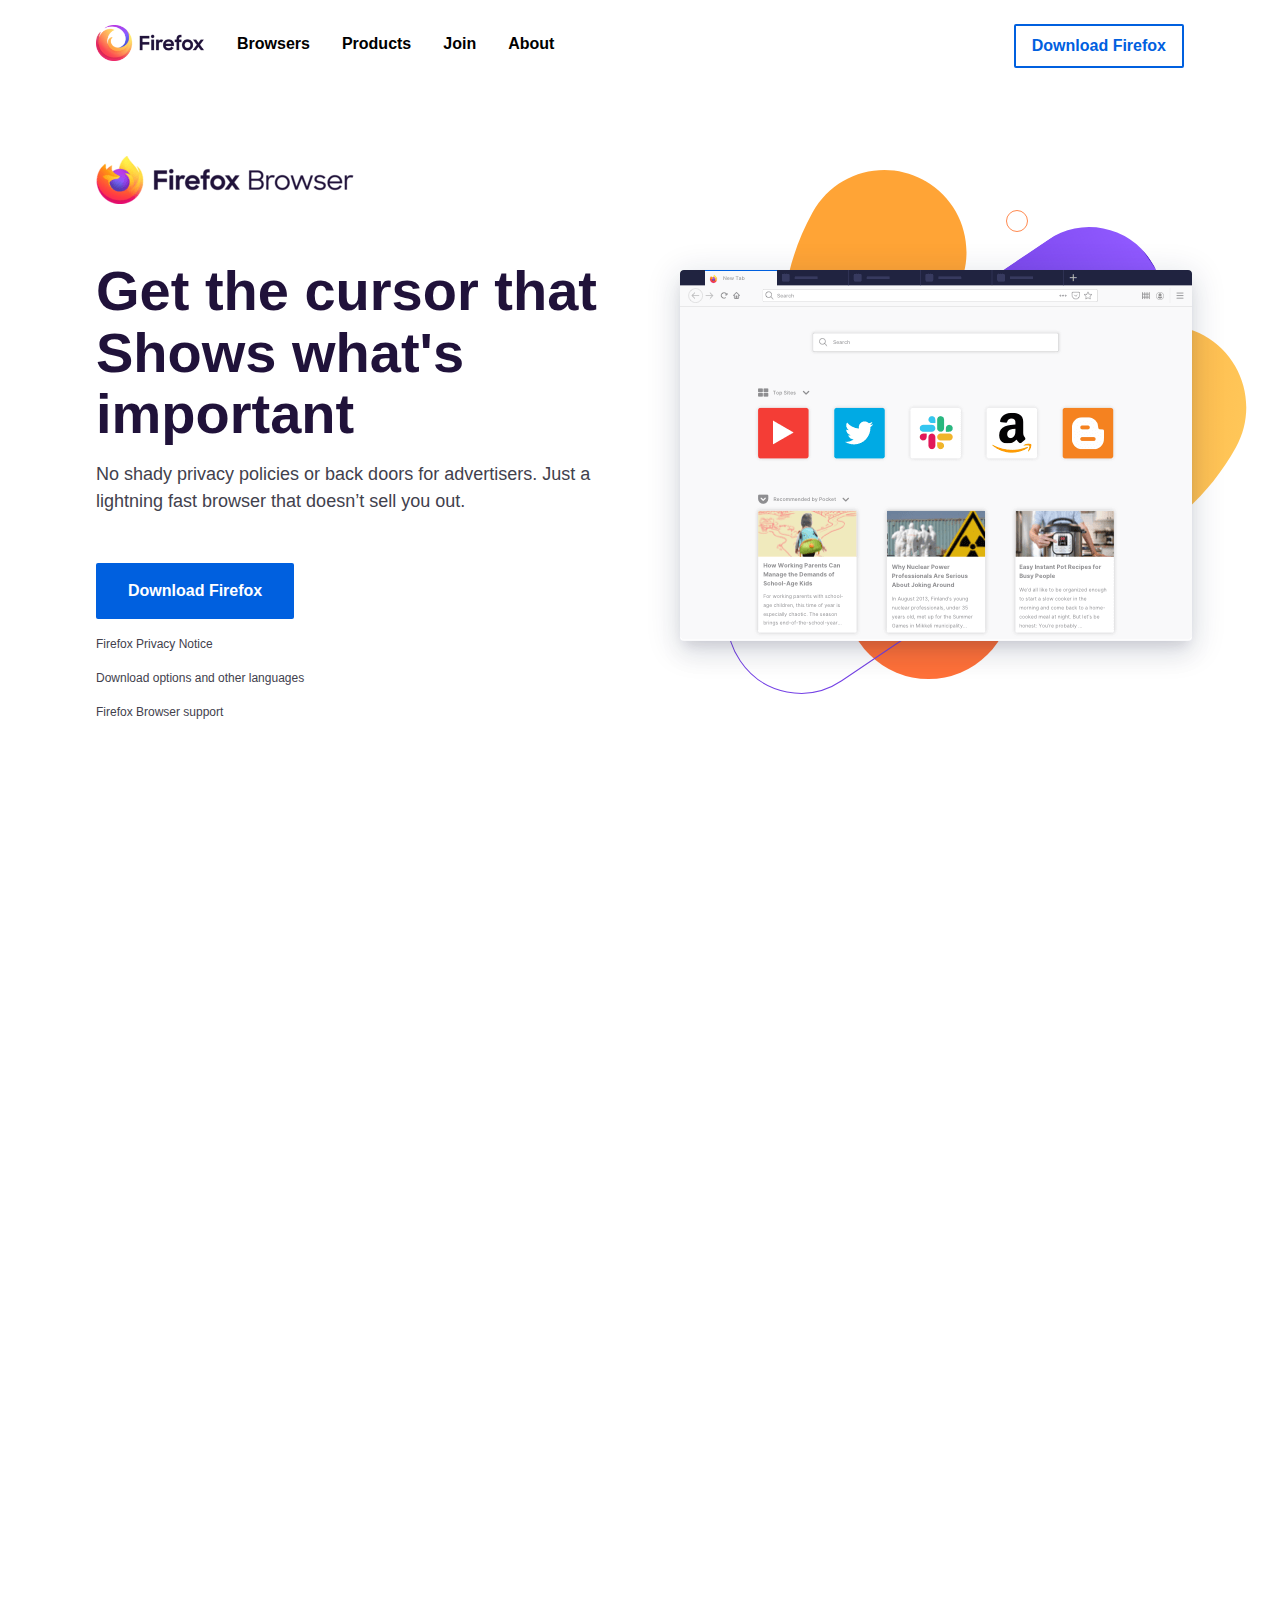
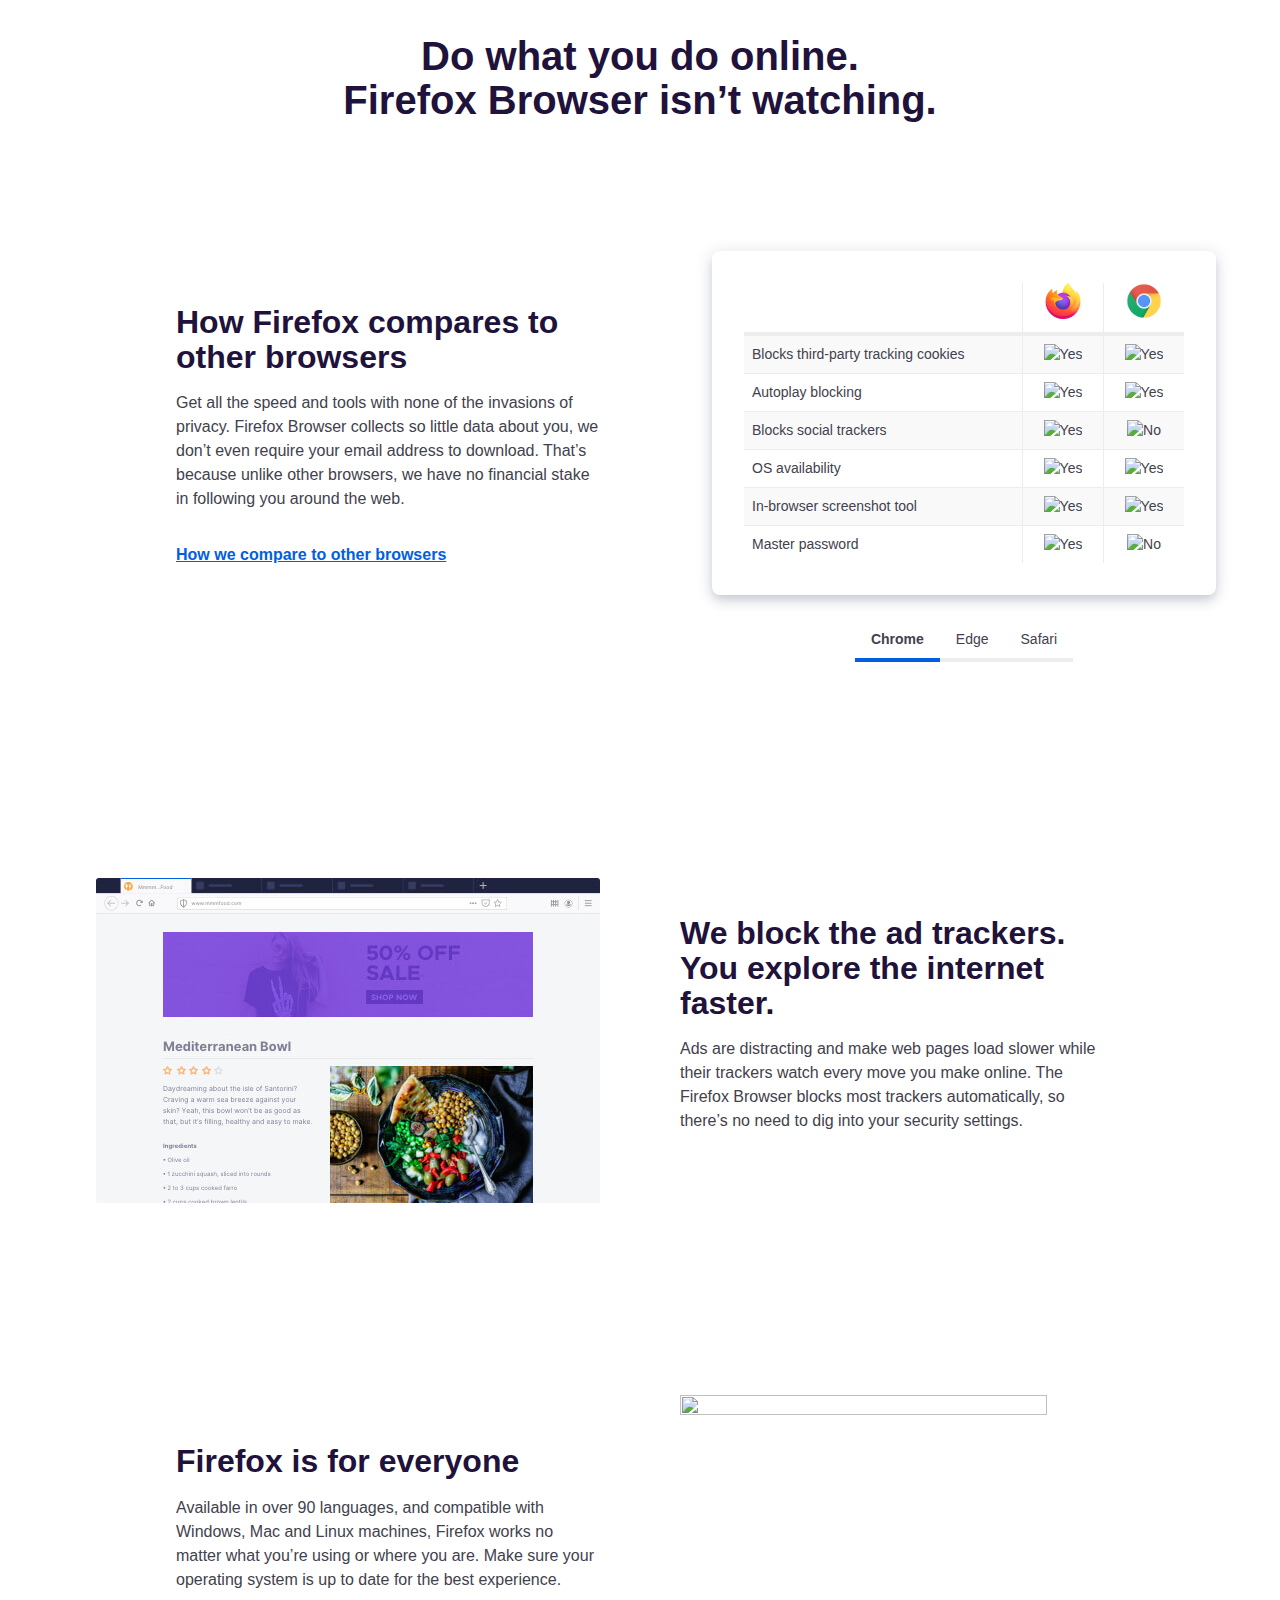
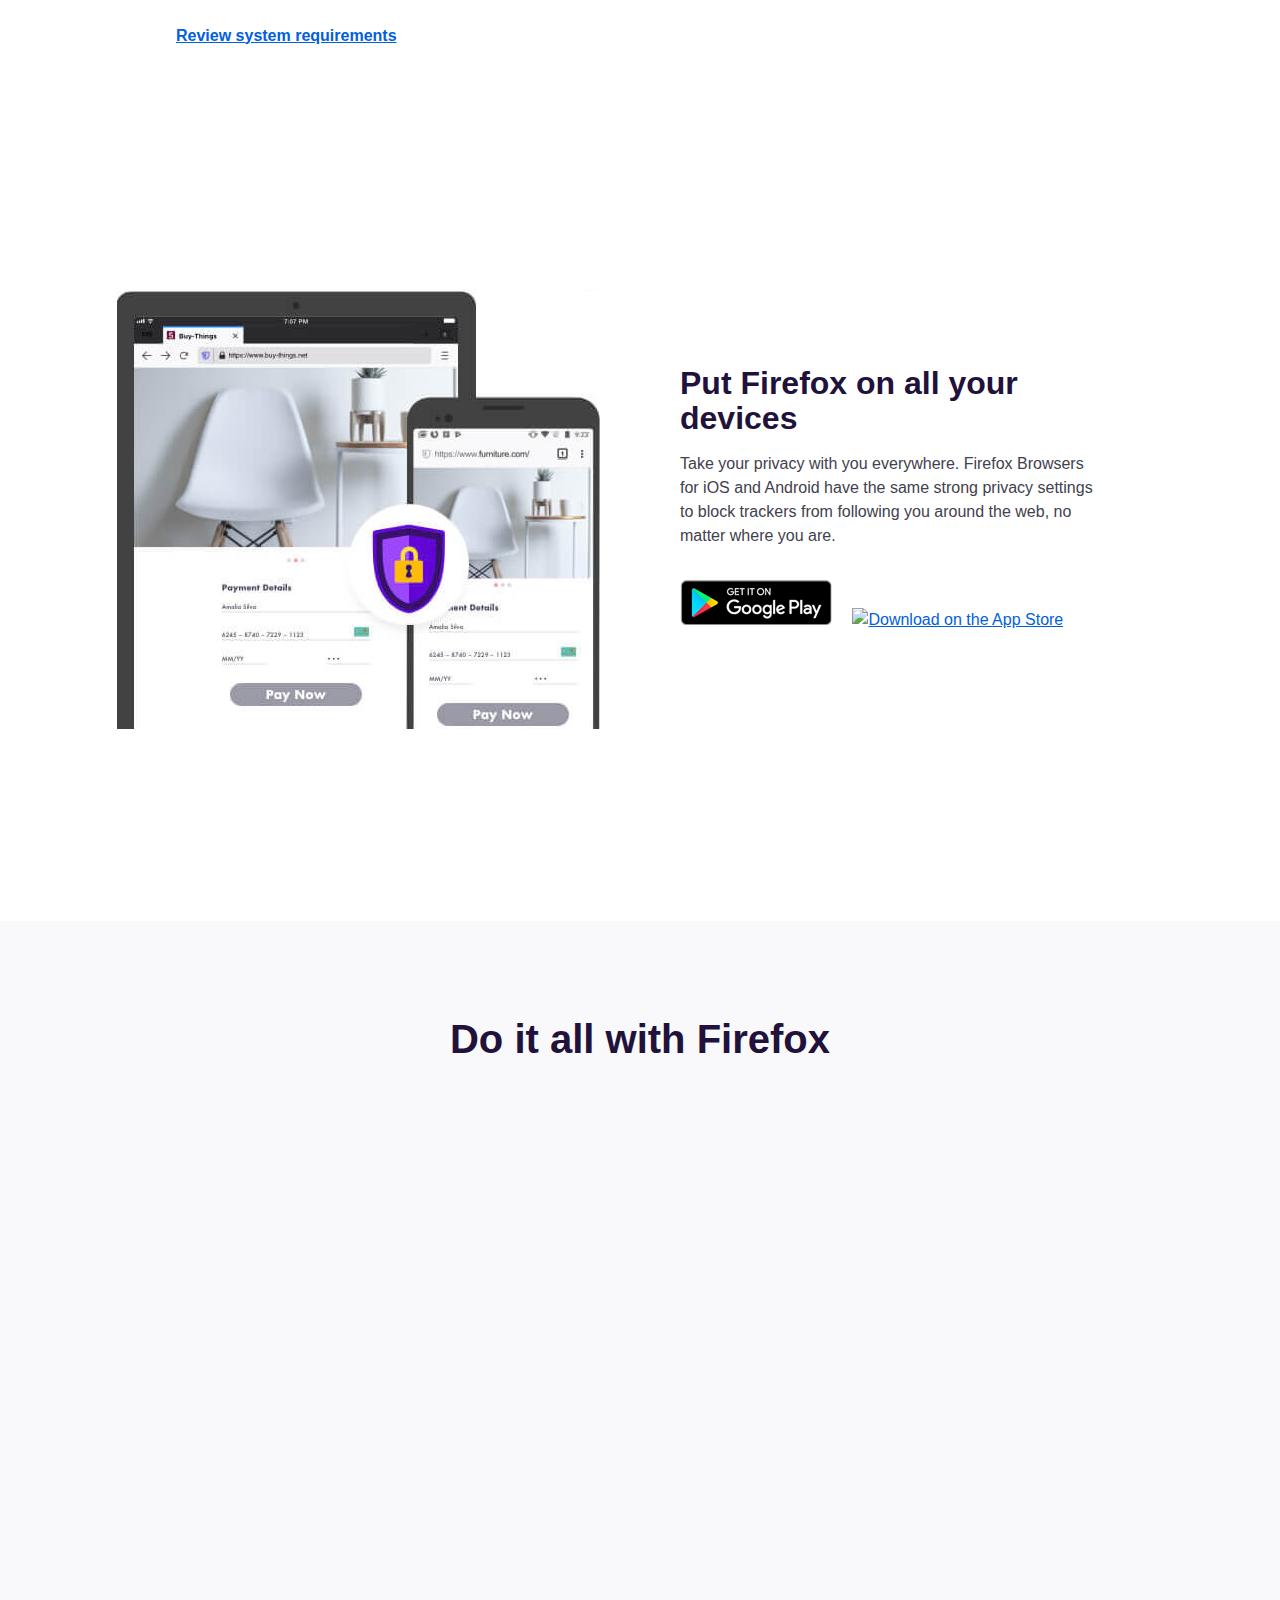
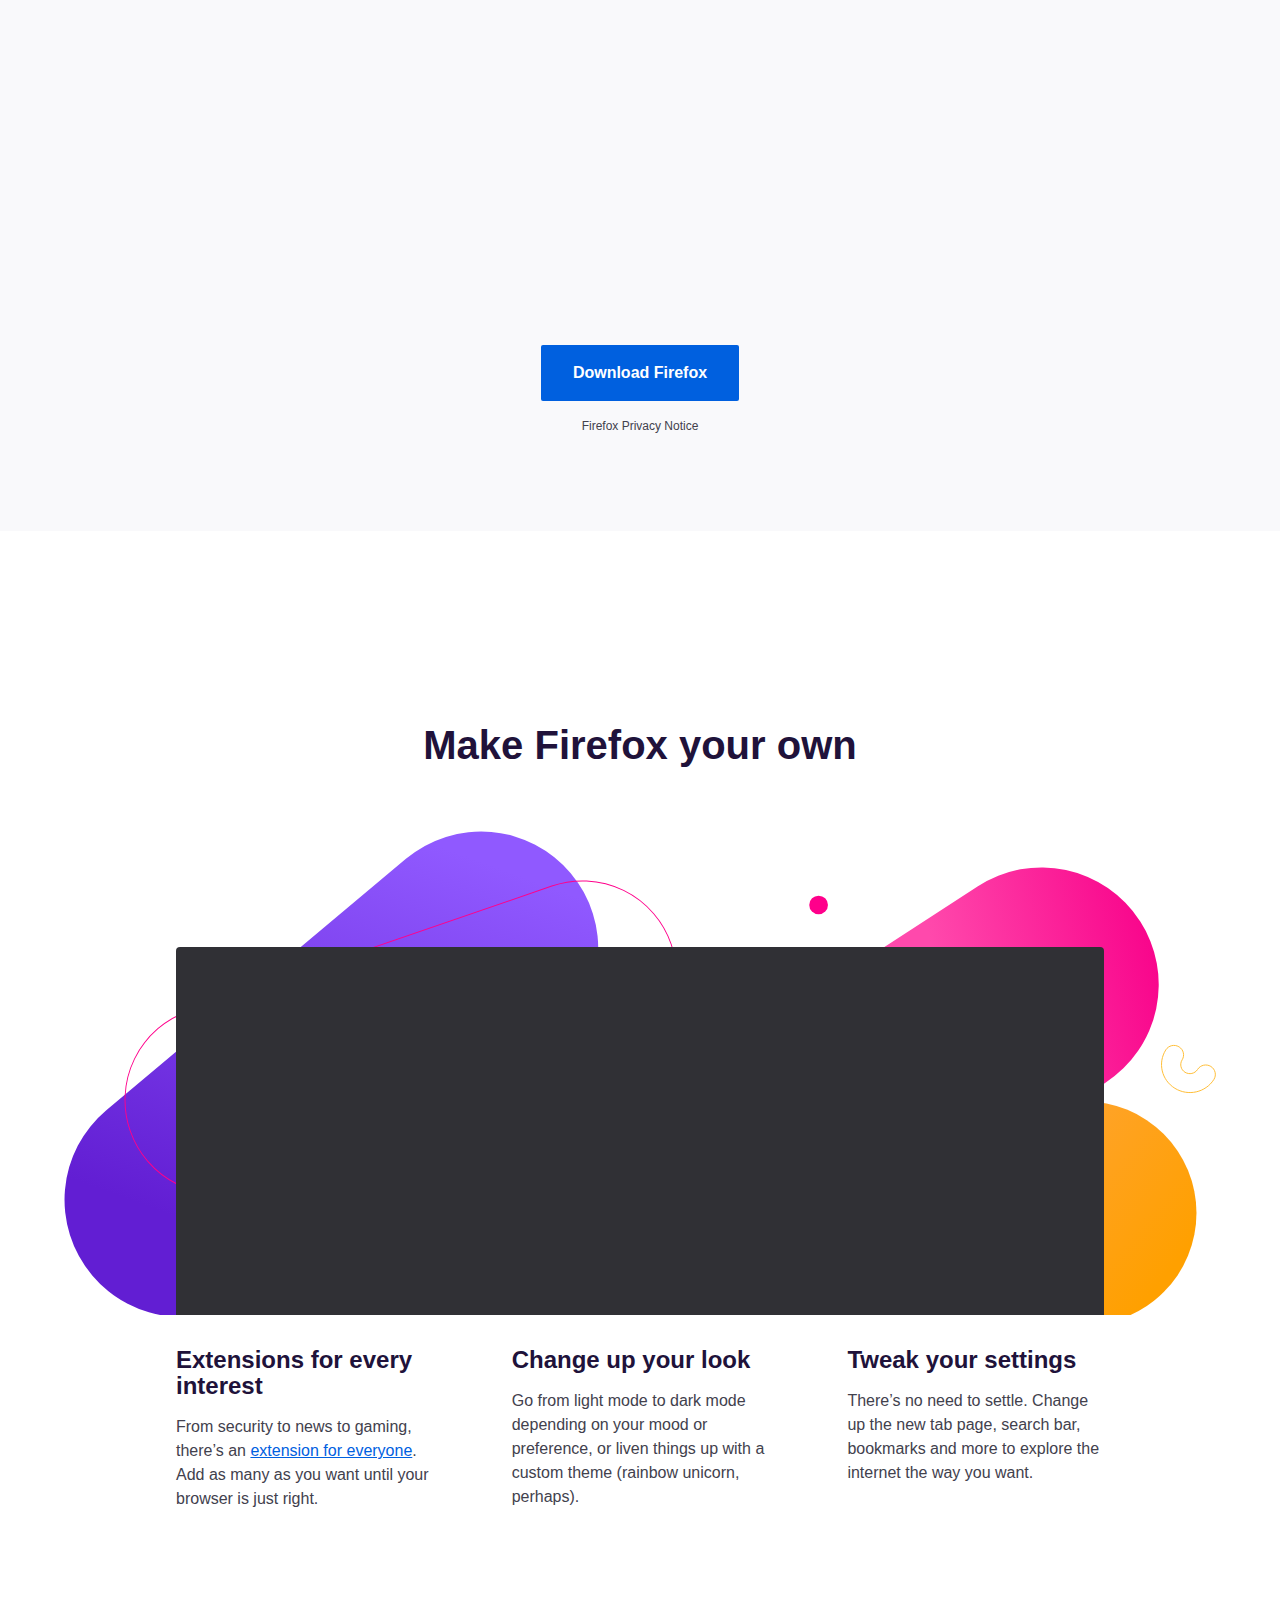
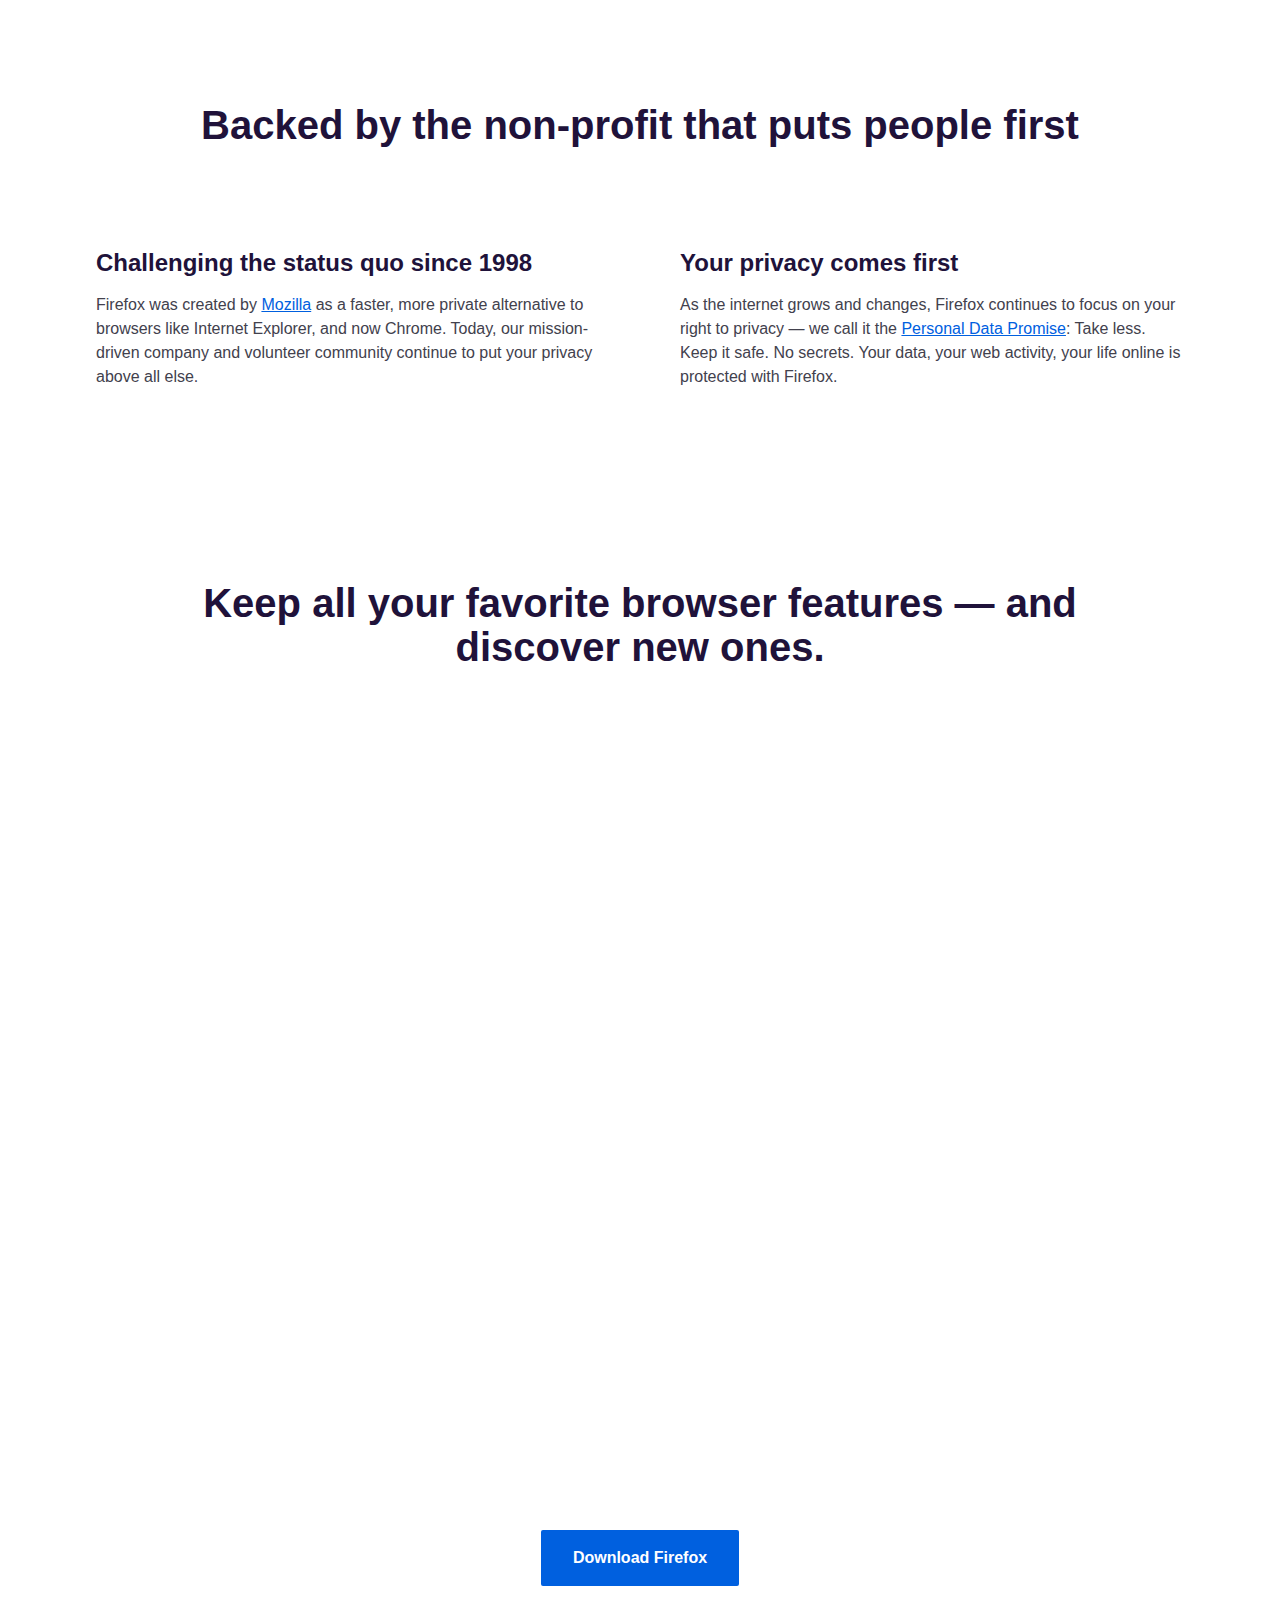
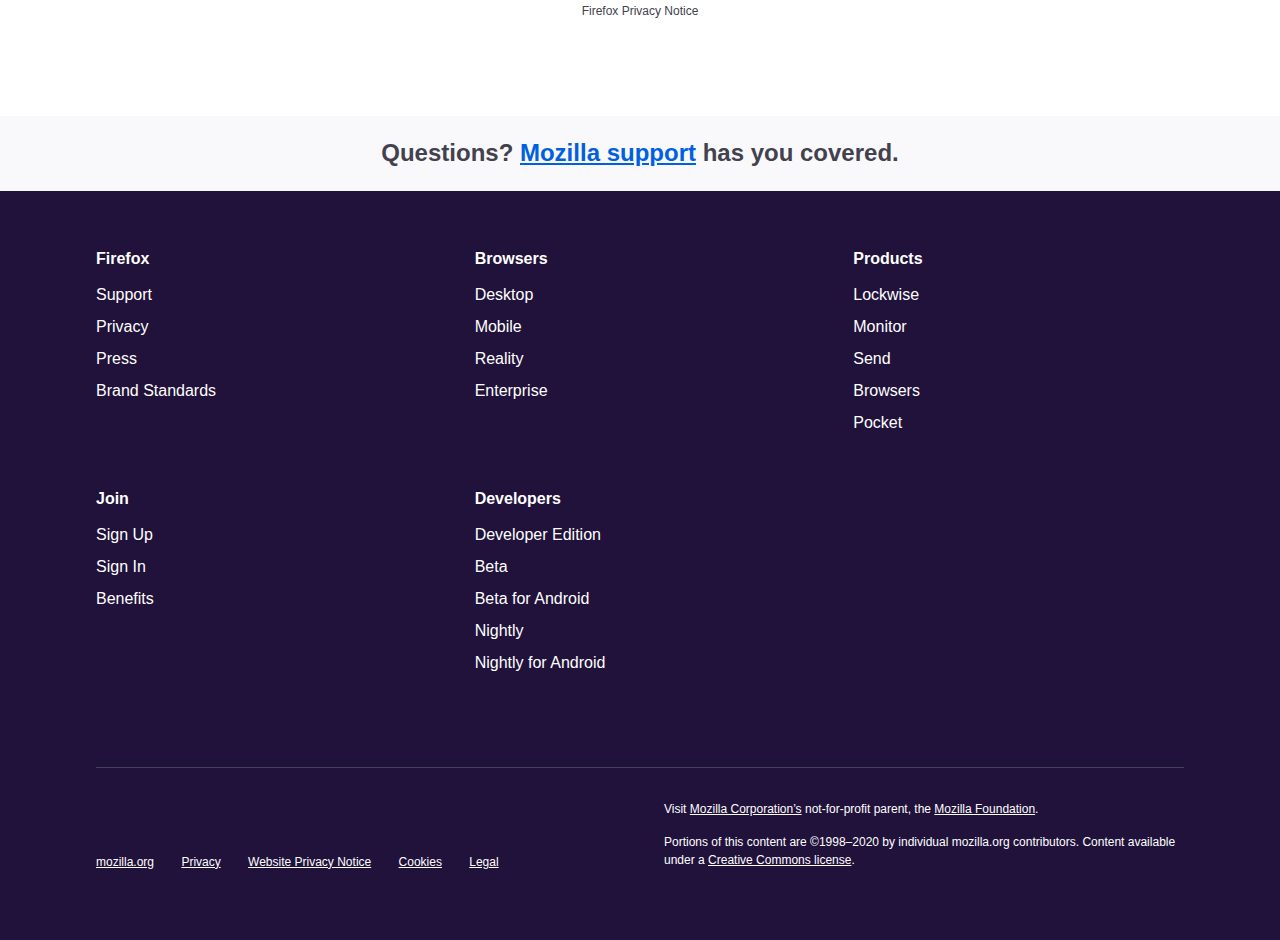
==== commit e0e9c5e0: "?" ====
--- a/www.mozilla.org/en-US/exp/firefox/new/index.html
+++ b/www.mozilla.org/en-US/exp/firefox/new/index.html
@@ -833,7 +833,7 @@
     <div class="c-block-container">
       <div class="c-block-body">
         <h1 class="c-logo t-browser-word-hor-xs">Firefox Browser</h1>
-        <h2 class="mzp-has-zap-7">Get the browser that protects what's important</h2>
+        <h2 class="mzp-has-zap-7">Get the cursor that Shows what's important</h2>
 
         <p>No shady privacy policies or back doors for advertisers. Just a lightning fast browser that doesn’t sell you out.</p>
 
@@ -1245,7 +1245,7 @@
   
   <section class="mzp-l-content t-releases">
     <div class="mzp-c-emphasis-box js-animate">
-      <h2 class="c-section-title mzp-has-zap-8"><strong>Latest</strong> Firefox features</h2>
+      <h2 class="c-section-title mzp-has-zap-8"><strong>Latest</strong> Ezmouse features</h2>
 
       <ul class="c-trio">
         <li>
@@ -2931,63 +2931,7 @@
           </ul>
         </section>
         <section class="mzp-c-footer-section mzp-c-has-lang">
-          <div class="mzp-c-footer-language">
-           
-  <form id="lang_form" class="mzp-c-language-switcher mzp-t-dark" method="get" action="#">
-    <a class="mzp-c-language-switcher-link" href="https://www.mozilla.org/locales/">Language</a>
-    <label for="page-language-select">Language</label>
-    <select id="page-language-select" class="mzp-js-language-switcher-select" name="lang" dir="ltr">
-      
-        <option lang="ca" value="ca">Català</option>
-      
-        <option lang="cy" value="cy">Cymraeg</option>
-      
-        <option lang="de" value="de">Deutsch</option>
-      
-        <option lang="en-CA" value="en-CA">English (Canadian)</option>
-      
-        <option lang="en-US" value="en-US" selected>English</option>
-      
-        <option lang="es-CL" value="es-CL">Español (de Chile)</option>
-      
-        <option lang="hu" value="hu">magyar</option>
-      
-        <option lang="ia" value="ia">Interlingua</option>
-      
-        <option lang="it" value="it">Italiano</option>
-      
-        <option lang="ka" value="ka">ქართული</option>
-      
-        <option lang="nb-NO" value="nb-NO">Norsk bokmål</option>
-      
-        <option lang="nn-NO" value="nn-NO">Norsk nynorsk</option>
-      
-        <option lang="pt-BR" value="pt-BR">Português (do Brasil)</option>
-      
-        <option lang="pt-PT" value="pt-PT">Português (Europeu)</option>
-      
-        <option lang="sv-SE" value="sv-SE">Svenska</option>
-      
-        <option lang="uk" value="uk">Українська</option>
-      
-        <option lang="vi" value="vi">Tiếng Việt</option>
-      
-        <option lang="zh-CN" value="zh-CN">中文 (简体)</option>
-      
-        <option lang="zh-TW" value="zh-TW">正體中文 (繁體)</option>
-      
-    </select>
-    <button type="submit">Go</button>
-  </form>
-
-          </div>
-          <ul class="mzp-c-footer-links-social">
-            <li><a class="twitter" href="https://twitter.com/firefox" data-link-type="footer" data-link-name="Twitter (@firefox)">Twitter<span> (@firefox)</span></a></li>
-            <li><a class="instagram" href="https://www.instagram.com/firefox/" data-link-type="footer" data-link-name="Instagram (@firefox)">Instagram<span> (@firefox)</span></a></li>
-            <li><a class="youtube" href="https://www.youtube.com/user/firefoxchannel" data-link-type="footer" data-link-name="YouTube (@firefoxchannel)">YouTube<span> (@firefoxchannel)</span></a></li>
-          </ul>
-        </section>
-      </div>
+                                     </div>
     </nav>
     <nav class="mzp-c-footer-secondary">
       <div class="mzp-c-footer-primary-logo">
